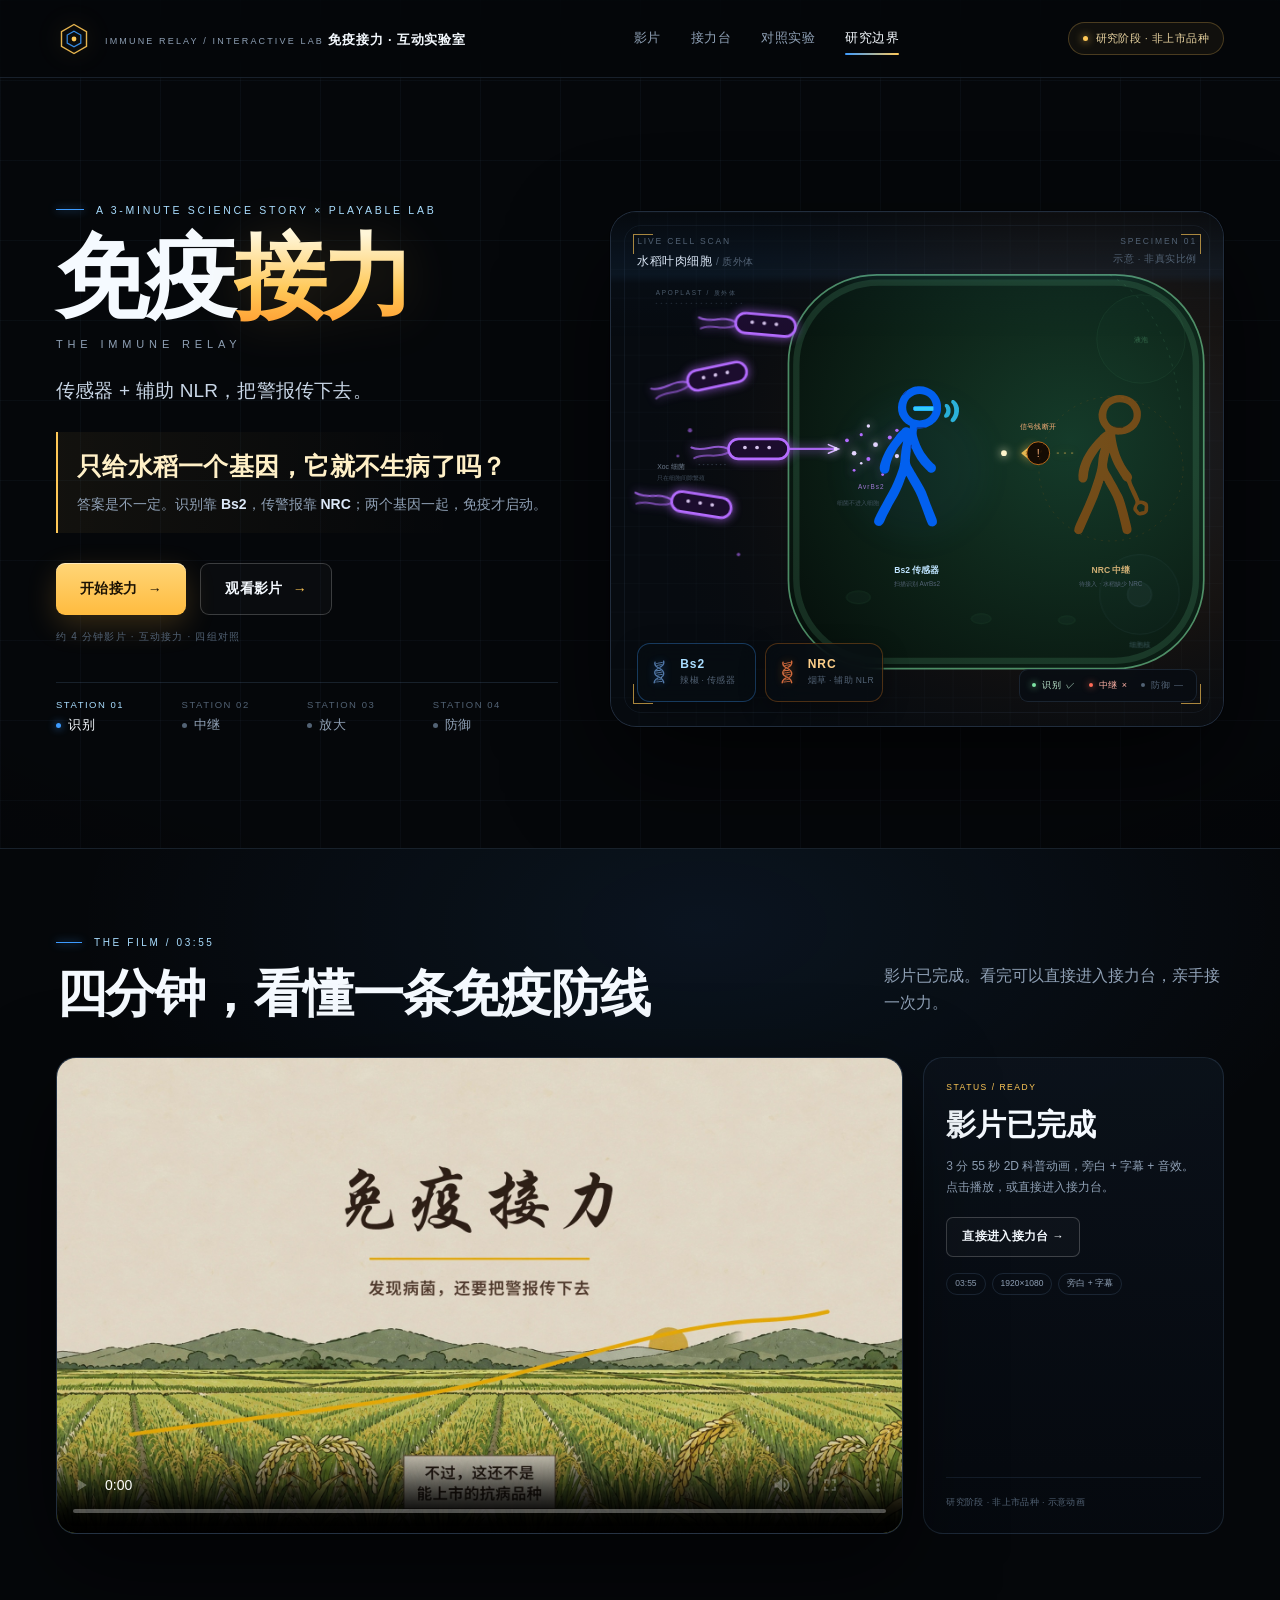
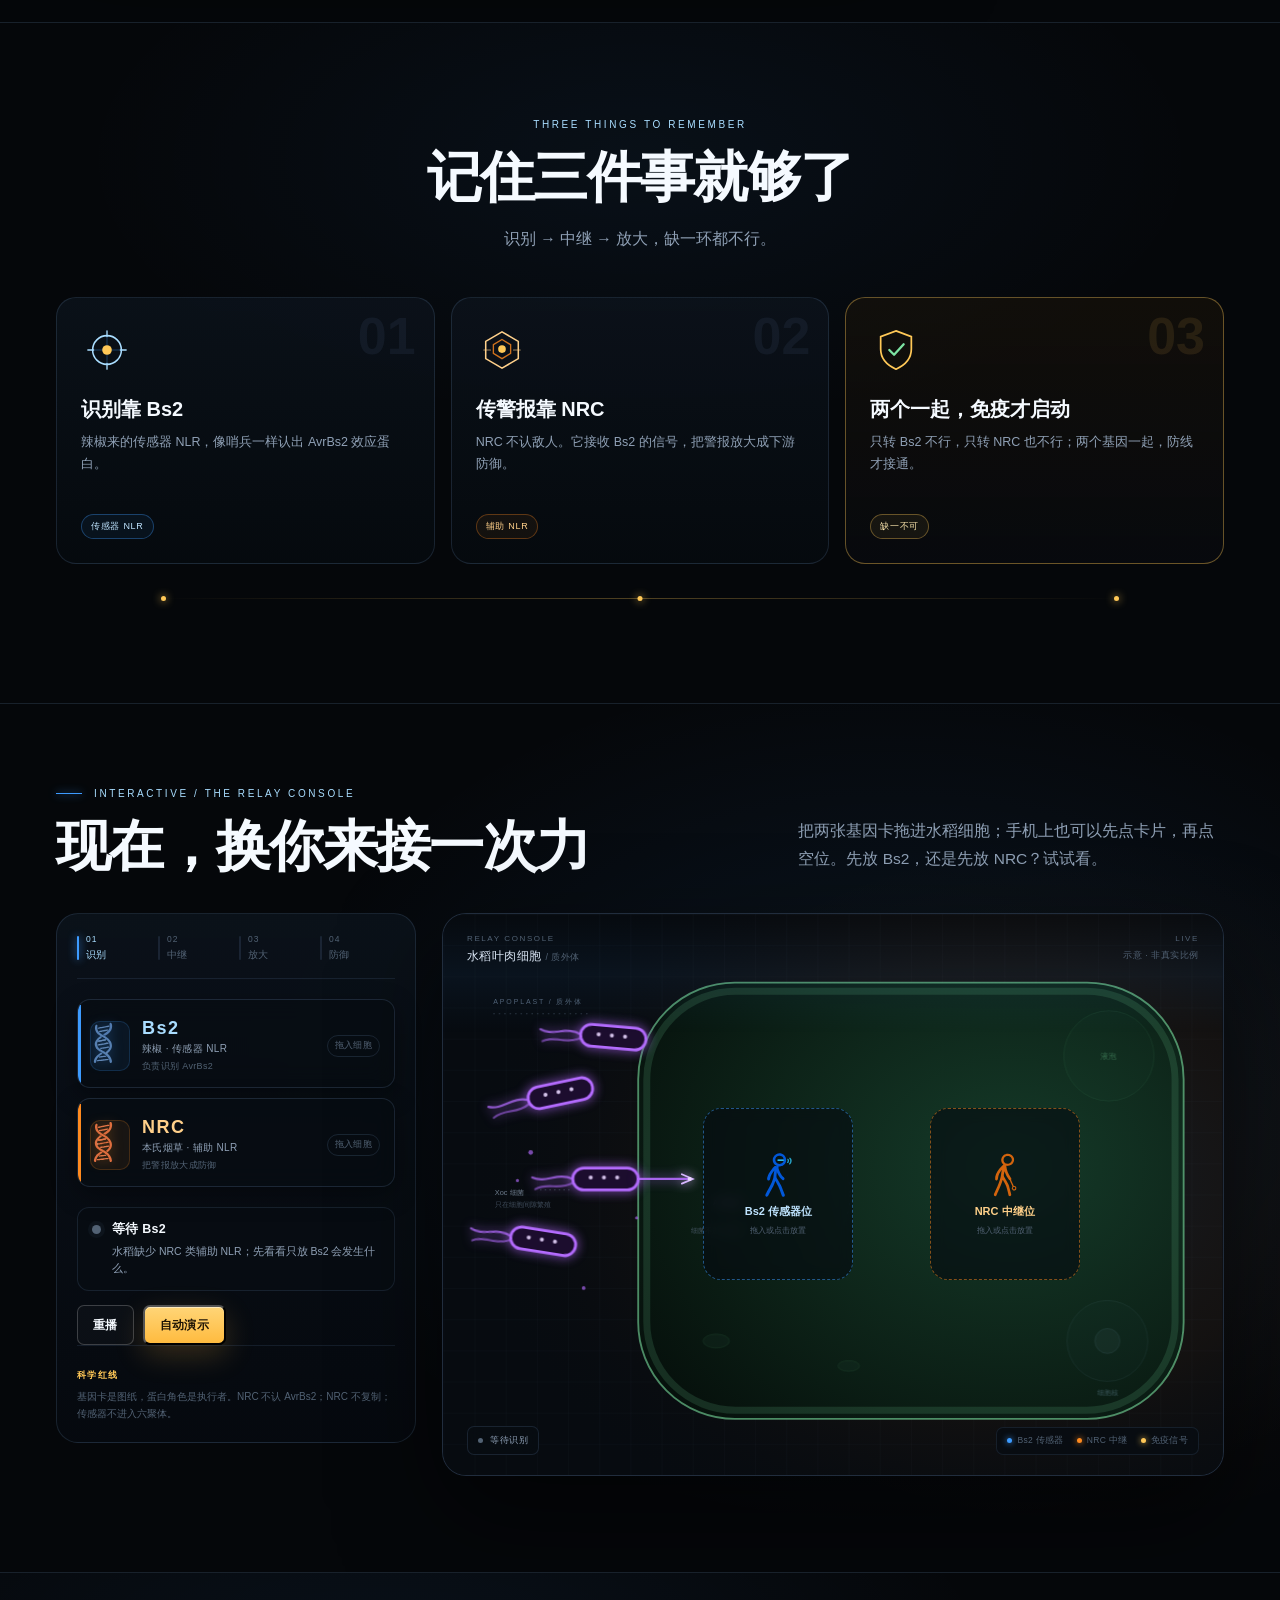
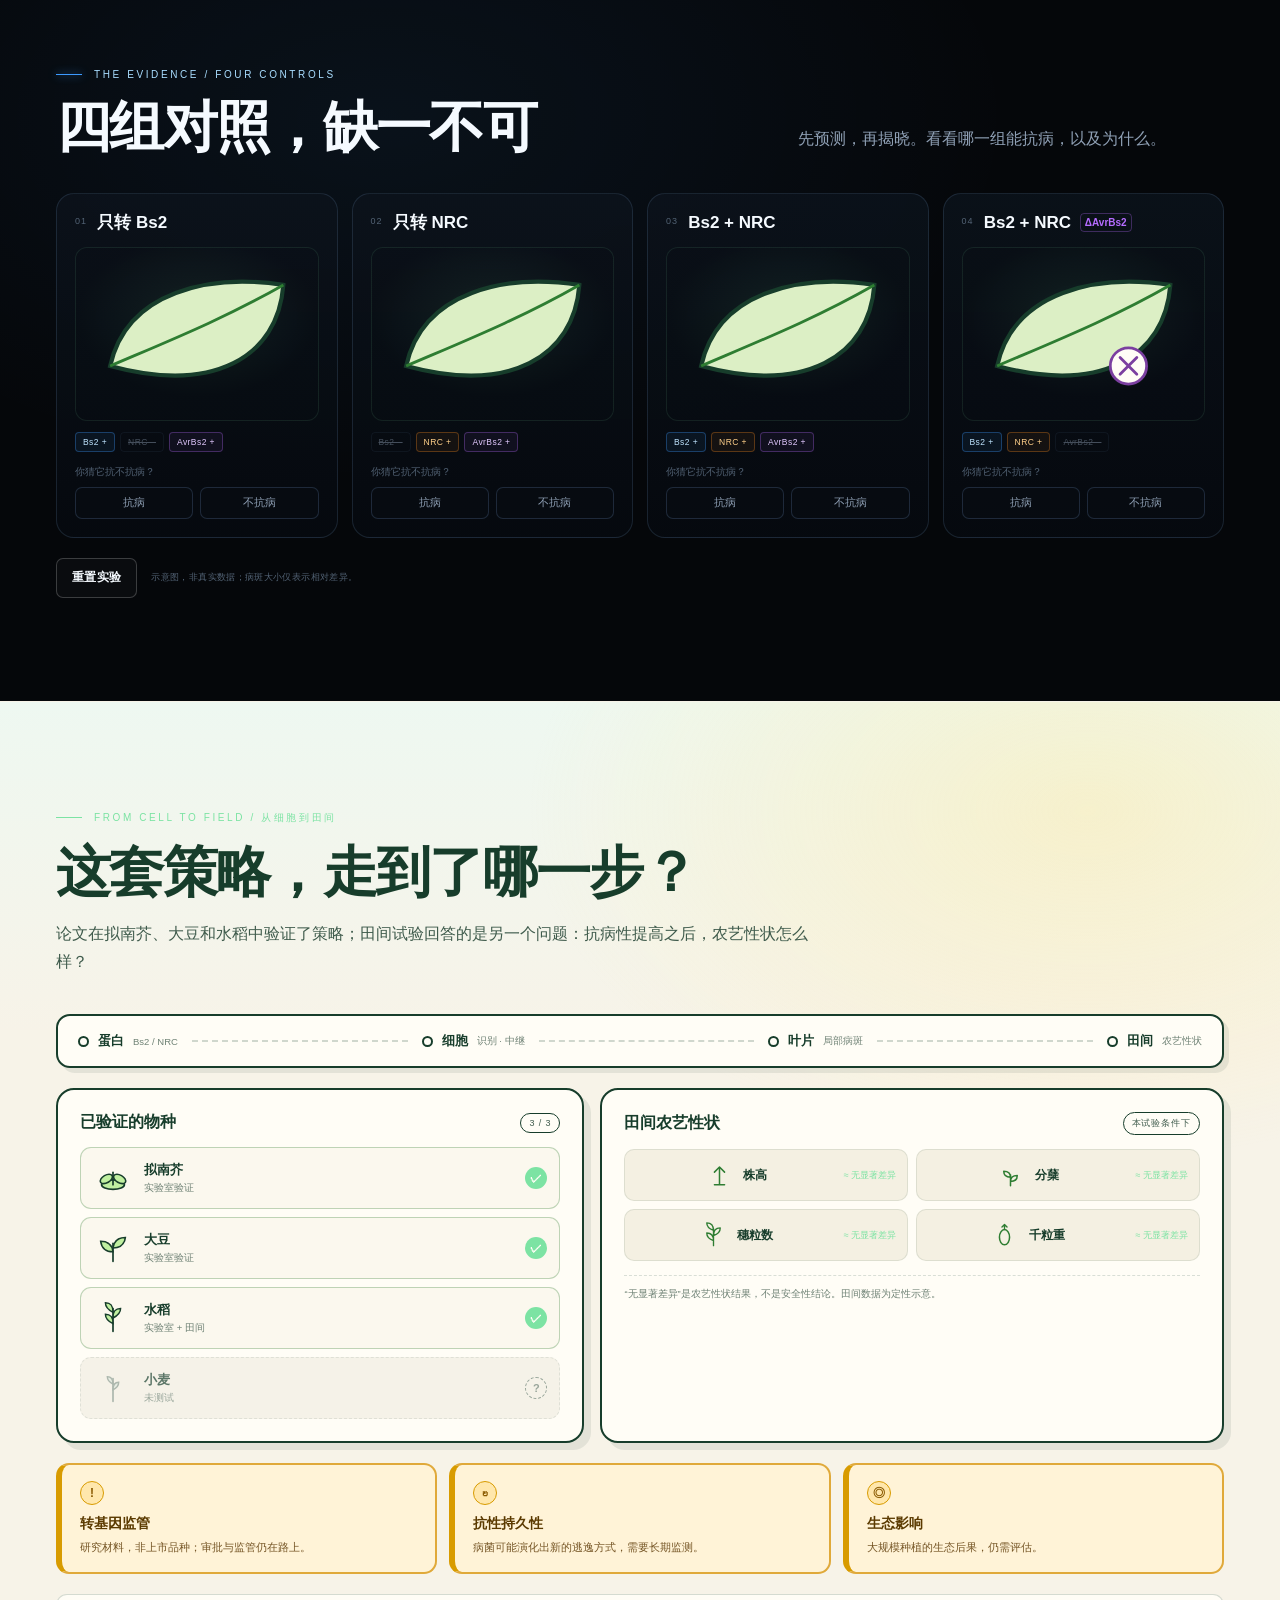
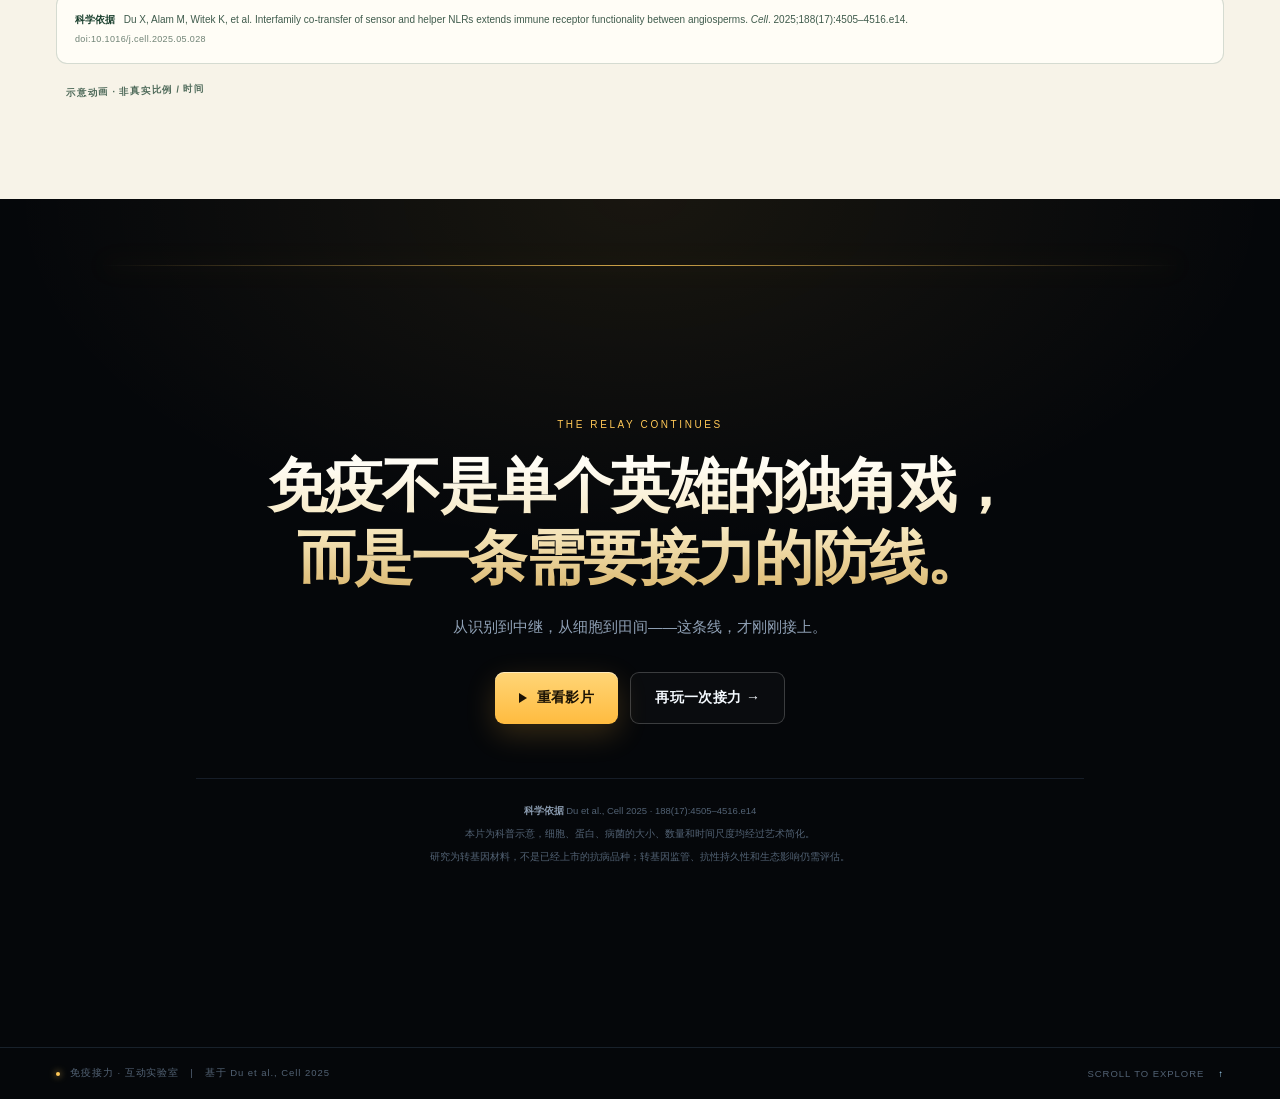
==== index.html @ d09f1b8b "Immune Relay interactive website with film" ====
<!DOCTYPE html>
<html lang="zh-CN">
<head>
<meta charset="UTF-8">
<meta name="viewport" content="width=device-width, initial-scale=1.0">
<title>免疫接力 · 互动实验室</title>
<style>
  :root{
    --bg:#05070A;
    --ink:#F5FAFF;
    --muted:#8FA0B5;
    --dim:#526274;
    --blue:#3D9BFF;
    --blue-l:#A9DDFF;
    --orange:#FF8A1F;
    --orange-l:#FFD08A;
    --gold:#FFC857;
    --violet:#B56CFF;
    --green:#7CE3A3;
    --line:rgba(126,166,217,.16);
    --panel:rgba(8,13,19,.72);
  }
  *{box-sizing:border-box}
  html,body{margin:0;min-height:100%}
  body{
    background:var(--bg);
    color:var(--ink);
    font-family:"Microsoft YaHei","PingFang SC","Noto Sans SC",sans-serif;
    -webkit-font-smoothing:antialiased;
    overflow-x:hidden;
  }
  .page{
    min-height:100vh;
    display:flex;
    flex-direction:column;
    position:relative;
    isolation:isolate;
    overflow:visible;
  }
  .page::before{
    content:"";
    position:absolute;
    inset:0;
    z-index:-3;
    background-image:
      linear-gradient(rgba(126,166,217,.055) 1px,transparent 1px),
      linear-gradient(90deg,rgba(126,166,217,.055) 1px,transparent 1px);
    background-size:80px 80px;
    mask-image:linear-gradient(to bottom,rgba(0,0,0,.9),rgba(0,0,0,.35) 70%,transparent);
  }
  .page::after{
    content:"";
    position:absolute;
    inset:0;
    z-index:-2;
    background:
      radial-gradient(900px 620px at 78% 48%,rgba(61,155,255,.18),transparent 68%),
      radial-gradient(700px 520px at 90% 22%,rgba(255,138,31,.10),transparent 70%),
      radial-gradient(1000px 700px at 10% 90%,rgba(46,125,50,.07),transparent 70%);
    pointer-events:none;
  }
  .vignette{
    position:absolute;inset:0 0 auto 0;height:100vh;z-index:-1;pointer-events:none;
    background:radial-gradient(120% 90% at 50% 45%,transparent 55%,rgba(0,0,0,.55) 100%);
  }

  header{
    height:78px;
    flex:0 0 78px;
    display:flex;
    align-items:center;
    justify-content:space-between;
    padding:0 56px;
    border-bottom:1px solid var(--line);
    position:sticky;
    top:0;
    z-index:50;
    backdrop-filter:blur(14px);
    background:rgba(5,7,10,.72);
  }
  .brand{display:flex;align-items:center;gap:13px;text-decoration:none;color:inherit}
  .brand-mark{
    width:36px;height:36px;position:relative;display:grid;place-items:center;
    filter:drop-shadow(0 0 12px rgba(255,200,87,.28));
  }
  .brand-mark svg{width:36px;height:36px;display:block}
  .brand-text .en{
    font-family:"Bahnschrift","Arial",sans-serif;
    font-size:9px;letter-spacing:.24em;color:var(--muted);line-height:1;
  }
  .brand-text .cn{
    font-size:13px;font-weight:700;letter-spacing:.06em;margin-top:6px;line-height:1;
  }
  nav{display:flex;align-items:center;gap:30px}
  nav a{
    font-size:12.5px;color:var(--muted);text-decoration:none;letter-spacing:.04em;
    transition:color .2s ease;position:relative;
  }
  nav a:hover{color:var(--ink)}
  nav a.active{color:var(--ink)}
  nav a.active::after{
    content:"";position:absolute;left:0;right:0;bottom:-8px;height:2px;
    background:linear-gradient(90deg,var(--blue),var(--gold));border-radius:2px;
  }
  .stage-pill{
    display:flex;align-items:center;gap:8px;
    border:1px solid rgba(255,200,87,.24);
    background:rgba(255,200,87,.055);
    border-radius:999px;padding:8px 14px;
    font-size:11px;color:#E8D3A0;letter-spacing:.04em;
  }
  .stage-pill i{
    width:5px;height:5px;border-radius:50%;background:var(--gold);
    box-shadow:0 0 8px var(--gold);animation:breathe 2.8s ease-in-out infinite;
  }
  @keyframes breathe{0%,100%{opacity:.45;transform:scale(.85)}50%{opacity:1;transform:scale(1.15)}}

  .hero{
    flex:0 0 auto;
    min-height:calc(100vh - 130px);
    display:grid;
    grid-template-columns:minmax(0,.9fr) minmax(0,1.1fr);
    align-items:center;
    gap:52px;
    width:100%;
    max-width:1660px;
    margin:0 auto;
    padding:38px 56px 26px;
  }
  .copy{max-width:568px;position:relative;z-index:2}
  .eyebrow{
    display:flex;align-items:center;gap:12px;
    font-family:"Bahnschrift","Arial",sans-serif;
    font-size:10.5px;letter-spacing:.26em;color:var(--blue-l);
    text-transform:uppercase;
  }
  .eyebrow::before{content:"";width:28px;height:1px;background:var(--blue);box-shadow:0 0 8px var(--blue)}
  h1{
    margin:20px 0 0;
    font-size:clamp(74px,7.2vw,112px);
    line-height:.92;
    letter-spacing:-.035em;
    font-weight:900;
  }
  h1 .accent{
    background:linear-gradient(180deg,#FFF6D8 8%,#FFC857 62%,#FF9A2E 100%);
    -webkit-background-clip:text;background-clip:text;color:transparent;
    filter:drop-shadow(0 0 26px rgba(255,200,87,.16));
  }
  .title-en{
    margin-top:17px;
    font-family:"Bahnschrift","Arial",sans-serif;
    font-size:11px;letter-spacing:.44em;color:var(--muted);
    text-transform:uppercase;
  }
  .lede{
    margin:24px 0 0;
    font-size:19px;line-height:1.75;color:#C9D6E6;letter-spacing:.01em;
  }
  .hook{
    margin-top:25px;
    padding:16px 0 16px 19px;
    border-left:2px solid var(--gold);
    background:linear-gradient(90deg,rgba(255,200,87,.055),transparent 80%);
  }
  .hook strong{
    display:block;
    font-size:25px;line-height:1.45;font-weight:800;color:#FFF0C7;letter-spacing:.01em;
  }
  .hook p{
    margin:9px 0 0;font-size:14px;line-height:1.7;color:var(--muted);
  }
  .hook p b{color:#DDE9F8;font-weight:600}
  .cta-row{display:flex;align-items:center;gap:14px;margin-top:30px;flex-wrap:wrap}
  .btn{
    display:inline-flex;align-items:center;justify-content:center;gap:10px;
    height:52px;padding:0 24px;border-radius:9px;
    font-size:14px;font-weight:700;letter-spacing:.03em;text-decoration:none;
    transition:transform .2s ease,box-shadow .2s ease,background .2s ease;
    white-space:nowrap;
  }
  .btn-primary{
    background:linear-gradient(180deg,#FFD577,#FFBB3F);
    color:#1B1204;
    box-shadow:0 10px 30px rgba(255,185,63,.2),inset 0 1px 0 rgba(255,255,255,.5);
  }
  .btn-primary:hover{transform:translateY(-2px);box-shadow:0 16px 38px rgba(255,185,63,.28)}
  .btn-ghost{
    color:var(--ink);border:1px solid rgba(255,255,255,.2);
    background:rgba(255,255,255,.025);
  }
  .btn-ghost:hover{border-color:rgba(255,200,87,.45);background:rgba(255,200,87,.05);transform:translateY(-2px)}
  .btn .tri{
    width:0;height:0;border-top:5px solid transparent;border-bottom:5px solid transparent;
    border-left:8px solid currentColor;display:inline-block;
  }
  .meta{
    margin-top:15px;font-family:"Consolas","Arial",sans-serif;
    font-size:10px;letter-spacing:.12em;color:var(--dim);
  }
  .stations{
    display:grid;grid-template-columns:repeat(4,1fr);
    gap:0;margin-top:38px;border-top:1px solid var(--line);padding-top:16px;
  }
  .station{position:relative;padding-right:12px}
  .station .num{
    font-family:"Bahnschrift","Arial",sans-serif;font-size:9.5px;letter-spacing:.16em;
    color:var(--dim);
  }
  .station .label{
    margin-top:7px;font-size:12.5px;color:var(--muted);letter-spacing:.05em;
    display:flex;align-items:center;gap:7px;
  }
  .station .label i{width:5px;height:5px;border-radius:50%;background:var(--dim);display:inline-block}
  .station.active .num{color:var(--blue-l)}
  .station.active .label{color:var(--ink)}
  .station.active .label i{background:var(--blue);box-shadow:0 0 8px var(--blue)}
  .station.done .label i{background:var(--gold);box-shadow:0 0 8px rgba(255,200,87,.7)}

  .viz-wrap{position:relative;z-index:1;width:100%;min-width:0}
  .viz-card{
    position:relative;
    width:100%;
    aspect-ratio:1.19/1;
    max-height:calc(100vh - 220px);
    border-radius:26px;
    border:1px solid rgba(126,166,217,.22);
    background:#070B10;
    overflow:hidden;
    box-shadow:
      0 40px 100px rgba(0,0,0,.62),
      0 0 0 1px rgba(0,0,0,.4),
      inset 0 0 110px rgba(61,155,255,.035);
  }
  .viz-card::before{
    content:"";position:absolute;inset:13px;border:1px solid rgba(126,166,217,.08);
    border-radius:17px;pointer-events:none;z-index:4;
  }
  .corner{position:absolute;width:20px;height:20px;z-index:5;pointer-events:none;opacity:.65}
  .corner.tl{left:22px;top:22px;border-left:1px solid var(--gold);border-top:1px solid var(--gold)}
  .corner.tr{right:22px;top:22px;border-right:1px solid var(--gold);border-top:1px solid var(--gold)}
  .corner.bl{left:22px;bottom:22px;border-left:1px solid var(--gold);border-bottom:1px solid var(--gold)}
  .corner.br{right:22px;bottom:22px;border-right:1px solid var(--gold);border-bottom:1px solid var(--gold)}
  .cell-svg{position:absolute;inset:0;width:100%;height:100%;display:block}
  .scanline{
    position:absolute;left:0;right:0;height:130px;z-index:2;pointer-events:none;
    background:linear-gradient(to bottom,transparent,rgba(61,155,255,.08) 48%,rgba(61,155,255,.02) 55%,transparent);
    animation:scan 11s linear infinite;
  }
  @keyframes scan{0%{top:-140px}100%{top:100%}}
  .hud{
    position:absolute;inset:0;z-index:3;pointer-events:none;
    display:flex;flex-direction:column;justify-content:space-between;
    padding:24px 26px;
  }
  .hud-top{display:flex;justify-content:space-between;align-items:flex-start;gap:20px}
  .hud-kicker{
    font-family:"Bahnschrift","Arial",sans-serif;font-size:8.5px;letter-spacing:.22em;
    color:var(--dim);text-transform:uppercase;
  }
  .hud-title{
    margin-top:7px;font-size:12px;color:#DCE8F7;letter-spacing:.04em;
  }
  .hud-title span{color:var(--dim);font-size:10px}
  .hud-right{text-align:right}
  .hud-note{margin-top:7px;font-size:9.5px;color:var(--dim);letter-spacing:.06em}
  .hud-bottom{display:flex;justify-content:space-between;align-items:flex-end;gap:18px}
  .gene-tray{display:flex;gap:9px;pointer-events:auto}
  .gene-card{
    display:flex;align-items:center;gap:9px;
    padding:9px 11px;border-radius:9px;
    background:rgba(8,13,19,.82);
    border:1px solid rgba(126,166,217,.18);
    backdrop-filter:blur(12px);
    box-shadow:0 8px 24px rgba(0,0,0,.35);
  }
  .gene-card.blue{border-color:rgba(61,155,255,.32)}
  .gene-card.orange{border-color:rgba(255,138,31,.28)}
  .gene-icon{width:18px;height:24px;flex:0 0 18px;opacity:.95}
  .gene-card b{display:block;font-family:"Bahnschrift","Arial",sans-serif;font-size:12px;letter-spacing:.08em;line-height:1}
  .gene-card.blue b{color:var(--blue-l)}
  .gene-card.orange b{color:var(--orange-l)}
  .gene-card span{display:block;font-size:8.5px;color:var(--dim);margin-top:5px;letter-spacing:.04em;white-space:nowrap}
  .status-strip{
    display:flex;align-items:center;gap:13px;
    padding:9px 12px;border-radius:9px;
    background:rgba(8,13,19,.82);
    border:1px solid rgba(126,166,217,.15);
    backdrop-filter:blur(12px);
    font-family:"Bahnschrift","Arial",sans-serif;font-size:9px;letter-spacing:.1em;
  }
  .status{display:flex;align-items:center;gap:6px;color:var(--muted);white-space:nowrap}
  .status i{width:4px;height:4px;border-radius:50%;display:inline-block}
  .status.ok i{background:var(--green);box-shadow:0 0 7px var(--green)}
  .status.bad i{background:#FF6B57;box-shadow:0 0 7px #FF6B57}
  .status.wait i{background:var(--dim)}
  .status.ok{color:#BFEAD1}
  .status.bad{color:#FFB3A8}
  .status.wait{color:var(--dim)}

  footer{
    flex:0 0 52px;height:52px;
    display:flex;align-items:center;justify-content:space-between;
    padding:0 56px;border-top:1px solid var(--line);
    font-family:"Consolas","Arial",sans-serif;font-size:9.5px;letter-spacing:.1em;
    color:var(--dim);
  }
  .foot-left{display:flex;align-items:center;gap:10px}
  .foot-left i{width:4px;height:4px;border-radius:50%;background:var(--gold);display:inline-block;box-shadow:0 0 7px var(--gold)}
  .foot-right{display:flex;align-items:center;gap:14px}
  .foot-right .arrow{color:var(--blue-l);animation:float 2.6s ease-in-out infinite}
  @keyframes float{0%,100%{transform:translateY(-2px)}50%{transform:translateY(3px)}}

  @media (max-width:1180px){
    .hero{grid-template-columns:1fr;padding-top:34px;gap:36px}
    .copy{max-width:760px}
    .viz-card{aspect-ratio:1.3/1;max-height:none}
    nav{display:none}
    header,footer{padding-left:28px;padding-right:28px}
    .hero{padding-left:28px;padding-right:28px}
  }
  @media (max-width:640px){
    h1{font-size:64px}
    .hook strong{font-size:21px}
    .stations{grid-template-columns:repeat(2,1fr);row-gap:14px}
    .stage-pill{display:none}
    .hud-bottom{flex-direction:column;align-items:flex-start}
    .status-strip{font-size:8px}
  }
  @media (prefers-reduced-motion:reduce){
    .scanline,.stage-pill i,.foot-right .arrow{animation:none}
  }
</style>
<link rel="stylesheet" href="sections.css">
</head>
<body>
<div class="page">
  <div class="vignette"></div>

  <header>
    <a class="brand" href="#">
      <span class="brand-mark">
        <svg viewBox="0 0 36 36" fill="none">
          <path d="M18 3.5 30.5 10.7v14.6L18 32.5 5.5 25.3V10.7L18 3.5Z" stroke="#FFC857" stroke-width="1.4" opacity=".9"/>
          <path d="M18 10.2 24.8 14v8.1L18 25.8l-6.8-3.7V14L18 10.2Z" stroke="#3D9BFF" stroke-width="1.2" opacity=".9"/>
          <circle cx="18" cy="18" r="2.4" fill="#FFC857"/>
        </svg>
      </span>
      <span class="brand-text">
        <span class="en">IMMUNE RELAY / INTERACTIVE LAB</span>
        <span class="cn">免疫接力 · 互动实验室</span>
      </span>
    </a>
    <nav>
      <a href="#film" class="active" data-nav="film">影片</a>
      <a href="#lab" data-nav="lab">接力台</a>
      <a href="#experiments" data-nav="experiments">对照实验</a>
      <a href="#field" data-nav="field">研究边界</a>
    </nav>
    <div class="stage-pill"><i></i>研究阶段 · 非上市品种</div>
  </header>

  <main class="hero" id="top">
    <section class="copy">
      <div class="eyebrow">A 3-minute science story × playable lab</div>
      <h1>免疫<span class="accent">接力</span></h1>
      <div class="title-en">The Immune Relay</div>
      <p class="lede">传感器 + 辅助 NLR，把警报传下去。</p>

      <div class="hook">
        <strong>只给水稻一个基因，它就不生病了吗？</strong>
        <p>答案是不一定。识别靠 <b>Bs2</b>，传警报靠 <b>NRC</b>；两个基因一起，免疫才启动。</p>
      </div>

      <div class="cta-row">
        <a class="btn btn-primary" href="#lab">开始接力 <span>→</span></a>
        <a class="btn btn-ghost" href="#film">观看影片 <span style="color:var(--gold)">→</span></a>
      </div>
      <div class="meta">约 4 分钟影片 · 互动接力 · 四组对照</div>

      <div class="stations">
        <div class="station active">
          <div class="num">STATION 01</div>
          <div class="label"><i></i>识别</div>
        </div>
        <div class="station">
          <div class="num">STATION 02</div>
          <div class="label"><i></i>中继</div>
        </div>
        <div class="station">
          <div class="num">STATION 03</div>
          <div class="label"><i></i>放大</div>
        </div>
        <div class="station">
          <div class="num">STATION 04</div>
          <div class="label"><i></i>防御</div>
        </div>
      </div>
    </section>

    <section class="viz-wrap">
      <div class="viz-card">
        <svg class="cell-svg" viewBox="0 0 860 720" preserveAspectRatio="xMidYMid slice" aria-hidden="true">
          <defs>
            <pattern id="gridA" width="40" height="40" patternUnits="userSpaceOnUse">
              <path d="M40 0H0V40" fill="none" stroke="#7EA6D9" stroke-opacity=".055" stroke-width="1"/>
            </pattern>
            <radialGradient id="cardGlow" cx="76%" cy="48%" r="72%">
              <stop offset="0%" stop-color="#3D9BFF" stop-opacity=".17"/>
              <stop offset="52%" stop-color="#FF8A1F" stop-opacity=".055"/>
              <stop offset="100%" stop-color="#05070A" stop-opacity="0"/>
            </radialGradient>
            <radialGradient id="cellFill" cx="68%" cy="42%" r="80%">
              <stop offset="0%" stop-color="#153D29" stop-opacity=".92"/>
              <stop offset="100%" stop-color="#06110C" stop-opacity=".96"/>
            </radialGradient>
            <linearGradient id="goldLine" x1="0" y1="0" x2="1" y2="0">
              <stop offset="0%" stop-color="#FFC857" stop-opacity=".8"/>
              <stop offset="55%" stop-color="#FFE7A0"/>
              <stop offset="100%" stop-color="#FFC857" stop-opacity=".9"/>
            </linearGradient>
            <filter id="glowBlue" x="-90%" y="-90%" width="280%" height="280%">
              <feGaussianBlur stdDeviation="7" result="b"/>
              <feMerge><feMergeNode in="b"/><feMergeNode in="SourceGraphic"/></feMerge>
            </filter>
            <filter id="glowOrange" x="-90%" y="-90%" width="280%" height="280%">
              <feGaussianBlur stdDeviation="8" result="b"/>
              <feMerge><feMergeNode in="b"/><feMergeNode in="SourceGraphic"/></feMerge>
            </filter>
            <filter id="glowGold" x="-120%" y="-120%" width="340%" height="340%">
              <feGaussianBlur stdDeviation="6" result="b"/>
              <feMerge><feMergeNode in="b"/><feMergeNode in="SourceGraphic"/></feMerge>
            </filter>
            <filter id="glowViolet" x="-100%" y="-100%" width="300%" height="300%">
              <feGaussianBlur stdDeviation="7" result="b"/>
              <feMerge><feMergeNode in="b"/><feMergeNode in="SourceGraphic"/></feMerge>
            </filter>
            <filter id="blurBig" x="-100%" y="-100%" width="300%" height="300%">
              <feGaussianBlur stdDeviation="26"/>
            </filter>

            <g id="xocRod">
              <rect x="-42" y="-14" width="84" height="28" rx="14" fill="#1B0A2E" stroke="#B56CFF" stroke-width="3.6"/>
              <circle cx="-19" cy="-2" r="2.6" fill="#EAD8FF" opacity=".9"/>
              <circle cx="-2" cy="-2" r="2.6" fill="#EAD8FF" opacity=".9"/>
              <circle cx="15" cy="-2" r="2.6" fill="#EAD8FF" opacity=".9"/>
              <path d="M-42 0 C-62 -9,-76 6,-94 -2" fill="none" stroke="#B56CFF" stroke-width="2.8" stroke-linecap="round" opacity=".75"/>
              <path d="M-42 5 C-60 15,-74 4,-90 13" fill="none" stroke="#B56CFF" stroke-width="2.8" stroke-linecap="round" opacity=".55"/>
            </g>
          </defs>

          <rect width="860" height="720" fill="#070B10"/>
          <rect width="860" height="720" fill="url(#gridA)"/>
          <rect width="860" height="720" fill="url(#cardGlow)"/>

          <!-- apoplast -->
          <g opacity=".9">
            <text x="64" y="116" font-family="Bahnschrift, Arial, sans-serif" font-size="9" letter-spacing="2.4" fill="#526274">APOPLAST / 质外体</text>
            <path d="M64 128 H190" stroke="#526274" stroke-width="1" stroke-dasharray="2 5" opacity=".6"/>
          </g>

          <!-- rice cell -->
          <rect x="250" y="88" width="582" height="552" rx="124" fill="url(#cellFill)" stroke="#7CE3A3" stroke-opacity=".58" stroke-width="2.4"/>
          <rect x="261" y="99" width="560" height="530" rx="115" fill="none" stroke="#7CE3A3" stroke-opacity=".14" stroke-width="9"/>
          <path d="M700 88 C758 120,790 190,800 280" fill="none" stroke="#7CE3A3" stroke-opacity=".16" stroke-width="1" stroke-dasharray="4 8"/>

          <!-- organelles -->
          <g opacity=".55">
            <circle cx="744" cy="178" r="62" fill="#7CE3A3" fill-opacity=".035" stroke="#7CE3A3" stroke-opacity=".16" stroke-width="1.2"/>
            <text x="744" y="182" text-anchor="middle" font-family="Microsoft YaHei, sans-serif" font-size="10" fill="#7CE3A3" opacity=".65">液泡</text>
            <circle cx="742" cy="536" r="56" fill="#A9DDFF" fill-opacity=".03" stroke="#A9DDFF" stroke-opacity=".14" stroke-width="1.2"/>
            <circle cx="742" cy="536" r="17" fill="#A9DDFF" fill-opacity=".08" stroke="#A9DDFF" stroke-opacity=".2" stroke-width="1"/>
            <text x="742" y="610" text-anchor="middle" font-family="Microsoft YaHei, sans-serif" font-size="9.5" fill="#A9DDFF" opacity=".55">细胞核</text>
            <ellipse cx="348" cy="540" rx="17" ry="9" fill="#7CE3A3" fill-opacity=".08" stroke="#7CE3A3" stroke-opacity=".2" stroke-width="1"/>
            <ellipse cx="520" cy="570" rx="14" ry="7" fill="#7CE3A3" fill-opacity=".07" stroke="#7CE3A3" stroke-opacity=".18" stroke-width="1"/>
            <ellipse cx="640" cy="572" rx="12" ry="6" fill="#7CE3A3" fill-opacity=".07" stroke="#7CE3A3" stroke-opacity=".18" stroke-width="1"/>
          </g>

          <!-- Xoc bacteria outside -->
          <g filter="url(#glowViolet)">
            <use href="#xocRod" x="150" y="230" transform="rotate(-12 150 230)"/>
            <use href="#xocRod" x="128" y="410" transform="rotate(9 128 410)"/>
            <use href="#xocRod" x="218" y="158" transform="rotate(5 218 158)"/>
          </g>
          <g opacity=".6">
            <circle cx="112" cy="306" r="3" fill="#B56CFF"/>
            <circle cx="95" cy="342" r="2" fill="#B56CFF"/>
            <circle cx="180" cy="480" r="2.4" fill="#B56CFF"/>
          </g>

          <!-- injecting bacterium -->
          <g filter="url(#glowViolet)">
            <use href="#xocRod" x="208" y="332" transform="rotate(0 208 332)"/>
            <path d="M250 332 H316" stroke="#B56CFF" stroke-width="3" stroke-linecap="round" opacity=".9"/>
            <path d="M306 326 L320 332 L306 338" fill="none" stroke="#D7B6FF" stroke-width="2.2" stroke-linecap="round"/>
            <circle cx="316" cy="332" r="2.6" fill="#EAD8FF"/>
          </g>

          <!-- AvrBs2 particles -->
          <g class="hero-avr-particles" filter="url(#glowViolet)">
            <circle cx="332" cy="320" r="2.6" fill="#B56CFF" style="animation-delay:0s"/>
            <circle cx="342" cy="338" r="3.2" fill="#EAD8FF" style="animation-delay:.25s"/>
            <circle cx="352" cy="312" r="2.2" fill="#B56CFF" style="animation-delay:.5s"/>
            <circle cx="362" cy="346" r="2.8" fill="#B56CFF" style="animation-delay:.15s"/>
            <circle cx="372" cy="326" r="3.4" fill="#EAD8FF" style="animation-delay:.7s"/>
            <circle cx="382" cy="356" r="2.2" fill="#B56CFF" style="animation-delay:.35s"/>
            <circle cx="392" cy="316" r="2.8" fill="#B56CFF" style="animation-delay:.9s"/>
            <circle cx="402" cy="342" r="3.0" fill="#EAD8FF" style="animation-delay:.55s"/>
            <circle cx="412" cy="330" r="2.2" fill="#B56CFF" style="animation-delay:1.1s"/>
            <circle cx="342" cy="362" r="2.0" fill="#B56CFF" style="animation-delay:.8s"/>
            <circle cx="362" cy="300" r="2.4" fill="#EAD8FF" style="animation-delay:.4s"/>
            <circle cx="382" cy="368" r="2.0" fill="#B56CFF" style="animation-delay:1.2s"/>
            <circle cx="402" cy="306" r="2.4" fill="#B56CFF" style="animation-delay:.65s"/>
            <circle cx="352" cy="352" r="1.8" fill="#EAD8FF" style="animation-delay:1.0s"/>
          </g>
          <text x="366" y="388" text-anchor="middle" font-family="Bahnschrift, Arial, sans-serif" font-size="9" letter-spacing="1.4" fill="#C68CFF" opacity=".8">AvrBs2</text>

          <!-- Bs2 sensor -->
          <circle cx="430" cy="360" r="96" fill="#3D9BFF" opacity=".04" filter="url(#blurBig)"/>
          <image href="assets/characters/bs2-look-right.svg?v=5" x="364" y="238" width="131" height="208" preserveAspectRatio="xMidYMid meet"/>
          <text x="430" y="506" text-anchor="middle" font-family="Microsoft YaHei, sans-serif" font-size="12" font-weight="700" fill="#BFE4FF">Bs2 传感器</text>
          <text x="430" y="524" text-anchor="middle" font-family="Microsoft YaHei, sans-serif" font-size="9" fill="#526274">扫描识别 AvrBs2</text>

          <!-- signal line + break -->
          <g filter="url(#glowGold)">
            <path d="M447 338 H566" stroke="url(#goldLine)" stroke-width="4" stroke-linecap="round"/>
            <circle cx="552" cy="338" r="4" fill="#FFF4CC"/>
            <path d="M578 338 l14 -11 M578 338 l14 11 M578 338 h16" stroke="#FFC857" stroke-width="2.8" stroke-linecap="round" opacity=".85"/>
            <path d="M626 338 H656" stroke="#FFC857" stroke-width="2.4" stroke-dasharray="3 7" opacity=".32"/>
          </g>
          <circle cx="600" cy="338" r="16" fill="#140B03" stroke="#FF8A1F" stroke-opacity=".7" stroke-width="1.4"/>
          <text x="600" y="343" text-anchor="middle" font-family="Bahnschrift, Arial, sans-serif" font-size="15" fill="#FFB37A">!</text>
          <text x="600" y="304" text-anchor="middle" font-family="Microsoft YaHei, sans-serif" font-size="10.5" fill="#FFB37A" letter-spacing=".06em">信号线断开</text>

          <!-- NRC ghost slot -->
          <circle cx="702" cy="360" r="101" fill="none" stroke="#FF8A1F" stroke-opacity=".16" stroke-width="1" stroke-dasharray="3 7"/>
          <image href="assets/characters/nrc-idle.svg?v=4" x="642" y="248" width="120" height="212" opacity=".45" preserveAspectRatio="xMidYMid meet"/>
          <text x="702" y="506" text-anchor="middle" font-family="Microsoft YaHei, sans-serif" font-size="12" font-weight="700" fill="#FFD08A" opacity=".8">NRC 中继</text>
          <text x="702" y="524" text-anchor="middle" font-family="Microsoft YaHei, sans-serif" font-size="9" fill="#526274">待接入 · 水稻缺少 NRC</text>

          <!-- small annotations -->
          <g font-family="Microsoft YaHei, sans-serif" fill="#8FA0B5" opacity=".75">
            <text x="66" y="360" font-size="9.5">Xoc 细菌</text>
            <text x="66" y="376" font-size="8.5" fill="#526274">只在细胞间隙繁殖</text>
            <path d="M124 354 H164" stroke="#526274" stroke-width="1" stroke-dasharray="2 4"/>
            <text x="318" y="410" font-size="8.5" fill="#526274">细菌不进入细胞</text>
          </g>
        </svg>

        <div class="scanline"></div>
        <div class="corner tl"></div><div class="corner tr"></div><div class="corner bl"></div><div class="corner br"></div>

        <div class="hud">
          <div class="hud-top">
            <div>
              <div class="hud-kicker">Live cell scan</div>
              <div class="hud-title">水稻叶肉细胞 <span>/ 质外体</span></div>
            </div>
            <div class="hud-right">
              <div class="hud-kicker">Specimen 01</div>
              <div class="hud-note">示意 · 非真实比例</div>
            </div>
          </div>
          <div class="hud-bottom">
            <div class="gene-tray">
              <div class="gene-card blue">
                <img class="gene-icon" src="assets/dna/dna-bs2.svg" alt="">
                <div><b>Bs2</b><span>辣椒 · 传感器</span></div>
              </div>
              <div class="gene-card orange">
                <img class="gene-icon" src="assets/dna/dna-nrc.svg" alt="">
                <div><b>NRC</b><span>烟草 · 辅助 NLR</span></div>
              </div>
            </div>
            <div class="status-strip">
              <span class="status ok"><i></i>识别 ✓</span>
              <span class="status bad"><i></i>中继 ×</span>
              <span class="status wait"><i></i>防御 —</span>
            </div>
          </div>
        </div>
      </div>
    </section>
  </main>

  <!-- ================= FILM ENTRY ================= -->
  <section class="film-entry-section section-dark" id="film">
    <div class="section-inner">
      <div class="section-heading split-heading">
        <div>
          <div class="section-kicker">THE FILM / 03:55</div>
          <h2>四分钟，看懂一条免疫防线</h2>
        </div>
        <p>影片已完成。看完可以直接进入接力台，亲手接一次力。</p>
      </div>

      <div class="film-entry">
        <div class="film-entry-poster">
          <video class="film-entry-video" controls playsinline preload="metadata" poster="assets/poster.jpg">
            <source src="assets/immune-relay.mp4" type="video/mp4">
          </video>
          <div class="film-entry-corner tl"></div><div class="film-entry-corner tr"></div>
          <div class="film-entry-corner bl"></div><div class="film-entry-corner br"></div>
        </div>
        <aside class="film-entry-side">
          <div class="film-entry-status">STATUS / READY</div>
          <h3>影片已完成</h3>
          <p>3 分 55 秒 2D 科普动画，旁白 + 字幕 + 音效。点击播放，或直接进入接力台。</p>
          <a class="btn btn-ghost btn-small" href="#lab">直接进入接力台 →</a>
          <div class="film-entry-facts"><span>03:55</span><span>1920×1080</span><span>旁白 + 字幕</span></div>
          <div class="film-entry-fine">研究阶段 · 非上市品种 · 示意动画</div>
        </aside>
      </div>
    </div>
  </section>

  <!-- ================= THREE THINGS ================= -->
  <section class="takeaways-section section-dark" id="takeaways">
    <div class="section-inner">
      <div class="section-heading center-heading">
        <div class="section-kicker">THREE THINGS TO REMEMBER</div>
        <h2>记住三件事就够了</h2>
        <p>识别 → 中继 → 放大，缺一环都不行。</p>
      </div>
      <div class="takeaway-grid">
        <article class="takeaway-card">
          <div class="takeaway-num">01</div>
          <div class="takeaway-icon">
            <svg viewBox="0 0 48 48" fill="none">
              <circle cx="24" cy="24" r="15" stroke="#A9DDFF" stroke-width="1.6"/>
              <path d="M9 24h30M24 9v30" stroke="#3D9BFF" stroke-width="1" opacity=".35"/>
              <circle cx="24" cy="24" r="5" fill="#FFC857"/>
              <path d="M24 4v6M24 38v6M4 24h6M38 24h6" stroke="#A9DDFF" stroke-width="1.4" stroke-linecap="round"/>
            </svg>
          </div>
          <h3>识别靠 Bs2</h3>
          <p>辣椒来的传感器 NLR，像哨兵一样认出 AvrBs2 效应蛋白。</p>
          <div class="takeaway-tag blue">传感器 NLR</div>
        </article>
        <article class="takeaway-card">
          <div class="takeaway-num">02</div>
          <div class="takeaway-icon">
            <svg viewBox="0 0 48 48" fill="none">
              <path d="M24 5 41 15v18L24 43 7 33V15L24 5Z" stroke="#FFD08A" stroke-width="1.6"/>
              <path d="M24 13 33 18.5v9L24 33l-9-5.5v-9L24 13Z" stroke="#FF8A1F" stroke-width="1.4" opacity=".8"/>
              <circle cx="24" cy="23" r="4" fill="#FFC857"/>
              <path d="M5 24h7M36 24h7" stroke="#FFD08A" stroke-width="1.2" stroke-linecap="round" opacity=".6"/>
            </svg>
          </div>
          <h3>传警报靠 NRC</h3>
          <p>NRC 不认敌人。它接收 Bs2 的信号，把警报放大成下游防御。</p>
          <div class="takeaway-tag orange">辅助 NLR</div>
        </article>
        <article class="takeaway-card highlight">
          <div class="takeaway-num">03</div>
          <div class="takeaway-icon">
            <svg viewBox="0 0 48 48" fill="none">
              <path d="M24 4 40 10v13c0 10-7 17-16 21C15 40 8 33 8 23V10L24 4Z" stroke="#FFC857" stroke-width="1.8"/>
              <path d="M17 24l5 5 10-11" stroke="#7CE3A3" stroke-width="2.4" stroke-linecap="round" stroke-linejoin="round"/>
            </svg>
          </div>
          <h3>两个一起，免疫才启动</h3>
          <p>只转 Bs2 不行，只转 NRC 也不行；两个基因一起，防线才接通。</p>
          <div class="takeaway-tag gold">缺一不可</div>
        </article>
      </div>
      <div class="takeaway-rail"><span></span><span></span><span></span></div>
    </div>
  </section>

  <!-- ================= INTERACTIVE LAB ================= -->
  <section class="lab-section section-dark" id="lab">
    <div class="section-inner">
      <div class="section-heading split-heading lab-heading">
        <div>
          <div class="section-kicker">INTERACTIVE / THE RELAY CONSOLE</div>
          <h2>现在，换你来接一次力</h2>
        </div>
        <p>把两张基因卡拖进水稻细胞；手机上也可以先点卡片，再点空位。先放 Bs2，还是先放 NRC？试试看。</p>
      </div>

      <div class="lab-layout">
        <aside class="lab-panel">
          <div class="lab-progress" id="labProgress" aria-label="接力进度">
            <div class="lab-step" data-step="1"><span>01</span>识别</div>
            <div class="lab-step" data-step="2"><span>02</span>中继</div>
            <div class="lab-step" data-step="3"><span>03</span>放大</div>
            <div class="lab-step" data-step="4"><span>04</span>防御</div>
          </div>

          <div class="gene-stack">
            <button class="gene-card gene-bs2" id="geneBs2" data-gene="bs2" type="button" aria-pressed="false">
              <span class="gene-card-top"></span>
              <span class="gene-card-icon">
                <img src="assets/dna/dna-bs2.svg" alt="">
              </span>
              <span class="gene-card-text">
                <b>Bs2</b>
                <em>辣椒 · 传感器 NLR</em>
                <small>负责识别 AvrBs2</small>
              </span>
              <span class="gene-card-drag">拖入细胞</span>
            </button>

            <button class="gene-card gene-nrc" id="geneNrc" data-gene="nrc" type="button" aria-pressed="false">
              <span class="gene-card-top"></span>
              <span class="gene-card-icon">
                <img src="assets/dna/dna-nrc.svg" alt="">
              </span>
              <span class="gene-card-text">
                <b>NRC</b>
                <em>本氏烟草 · 辅助 NLR</em>
                <small>把警报放大成防御</small>
              </span>
              <span class="gene-card-drag">拖入细胞</span>
            </button>
          </div>

          <div class="lab-status" id="labStatus">
            <div class="status-dot" id="statusDot"></div>
            <div class="status-copy">
              <div class="status-title" id="statusTitle">等待 Bs2</div>
              <div class="status-detail" id="statusDetail">水稻缺少 NRC 类辅助 NLR；先看看只放 Bs2 会发生什么。</div>
            </div>
          </div>

          <div class="lab-actions">
            <button class="btn btn-ghost btn-small" id="labReset" type="button">重播</button>
            <button class="btn btn-primary btn-small" id="labAuto" type="button">自动演示</button>
          </div>

          <div class="lab-note">
            <b>科学红线</b>
            <p>基因卡是图纸，蛋白角色是执行者。NRC 不认 AvrBs2；NRC 不复制；传感器不进入六聚体。</p>
          </div>
        </aside>

        <div class="lab-stage" id="labStage" data-bs2="false" data-nrc="false" data-defense="false" data-bs2-phase="idle" data-nrc-turn="none" data-signal="off" data-activation="off">
          <div class="stage-hud stage-hud-top">
            <div>
              <div class="hud-kicker">RELAY CONSOLE</div>
              <div class="hud-title">水稻叶肉细胞 <span>/ 质外体</span></div>
            </div>
            <div class="hud-right">
              <div class="hud-kicker">LIVE</div>
              <div class="hud-note">示意 · 非真实比例</div>
            </div>
          </div>

          <svg class="lab-svg" viewBox="0 0 1000 720" preserveAspectRatio="xMidYMid meet" aria-hidden="true">
            <defs>
              <pattern id="labGrid" width="40" height="40" patternUnits="userSpaceOnUse">
                <path d="M40 0H0V40" fill="none" stroke="#7EA6D9" stroke-opacity=".055" stroke-width="1"/>
              </pattern>
              <radialGradient id="labCellFill" cx="68%" cy="42%" r="80%">
                <stop offset="0%" stop-color="#153D29" stop-opacity=".92"/>
                <stop offset="100%" stop-color="#06110C" stop-opacity=".96"/>
              </radialGradient>
              <radialGradient id="labGlow" cx="72%" cy="48%" r="70%">
                <stop offset="0%" stop-color="#3D9BFF" stop-opacity=".14"/>
                <stop offset="55%" stop-color="#FF8A1F" stop-opacity=".05"/>
                <stop offset="100%" stop-color="#05070A" stop-opacity="0"/>
              </radialGradient>
              <radialGradient id="activationFlash" cx="50%" cy="50%" r="50%">
                <stop offset="0%" stop-color="#FFF6D8" stop-opacity=".95"/>
                <stop offset="45%" stop-color="#FFC857" stop-opacity=".45"/>
                <stop offset="100%" stop-color="#FFC857" stop-opacity="0"/>
              </radialGradient>
              <filter id="labGlowBlue" x="-90%" y="-90%" width="280%" height="280%">
                <feGaussianBlur stdDeviation="7" result="b"/>
                <feMerge><feMergeNode in="b"/><feMergeNode in="SourceGraphic"/></feMerge>
              </filter>
              <filter id="labGlowOrange" x="-90%" y="-90%" width="280%" height="280%">
                <feGaussianBlur stdDeviation="8" result="b"/>
                <feMerge><feMergeNode in="b"/><feMergeNode in="SourceGraphic"/></feMerge>
              </filter>
              <filter id="labGlowGold" x="-120%" y="-120%" width="340%" height="340%">
                <feGaussianBlur stdDeviation="6" result="b"/>
                <feMerge><feMergeNode in="b"/><feMergeNode in="SourceGraphic"/></feMerge>
              </filter>
              <filter id="labGlowViolet" x="-100%" y="-100%" width="300%" height="300%">
                <feGaussianBlur stdDeviation="7" result="b"/>
                <feMerge><feMergeNode in="b"/><feMergeNode in="SourceGraphic"/></feMerge>
              </filter>
              <filter id="labBlurBig" x="-100%" y="-100%" width="300%" height="300%">
                <feGaussianBlur stdDeviation="28"/>
              </filter>
              <g id="labXocRod">
                <rect x="-42" y="-14" width="84" height="28" rx="14" fill="#1B0A2E" stroke="#B56CFF" stroke-width="3.6"/>
                <circle cx="-19" cy="-2" r="2.6" fill="#EAD8FF" opacity=".9"/>
                <circle cx="-2" cy="-2" r="2.6" fill="#EAD8FF" opacity=".9"/>
                <circle cx="15" cy="-2" r="2.6" fill="#EAD8FF" opacity=".9"/>
                <path d="M-42 0 C-62 -9,-76 6,-94 -2" fill="none" stroke="#B56CFF" stroke-width="2.8" stroke-linecap="round" opacity=".75"/>
                <path d="M-42 5 C-60 15,-74 4,-90 13" fill="none" stroke="#B56CFF" stroke-width="2.8" stroke-linecap="round" opacity=".55"/>
              </g>
              <g id="labXocChild">
                <use href="#labXocRod" x="0" y="0" transform="scale(.72)"/>
              </g>
            </defs>

            <rect width="1000" height="720" fill="#070B10"/>
            <rect width="1000" height="720" fill="url(#labGrid)"/>
            <rect width="1000" height="720" fill="url(#labGlow)"/>

            <text x="64" y="116" font-family="Bahnschrift, Arial, sans-serif" font-size="9" letter-spacing="2.4" fill="#526274">APOPLAST / 质外体</text>
            <path d="M64 128 H190" stroke="#526274" stroke-width="1" stroke-dasharray="2 5" opacity=".6"/>

            <!-- rice cell -->
            <rect x="250" y="88" width="700" height="560" rx="124" fill="url(#labCellFill)" stroke="#7CE3A3" stroke-opacity=".58" stroke-width="2.4"/>
            <rect x="261" y="99" width="678" height="538" rx="114" fill="none" stroke="#7CE3A3" stroke-opacity=".14" stroke-width="9"/>

            <!-- organelles -->
            <g opacity=".55">
              <circle cx="854" cy="182" r="58" fill="#7CE3A3" fill-opacity=".035" stroke="#7CE3A3" stroke-opacity=".16" stroke-width="1.2"/>
              <text x="854" y="186" text-anchor="middle" font-family="Microsoft YaHei, sans-serif" font-size="10" fill="#7CE3A3" opacity=".65">液泡</text>
              <circle cx="852" cy="548" r="52" fill="#A9DDFF" fill-opacity=".03" stroke="#A9DDFF" stroke-opacity=".14" stroke-width="1.2"/>
              <circle cx="852" cy="548" r="16" fill="#A9DDFF" fill-opacity=".08" stroke="#A9DDFF" stroke-opacity=".2" stroke-width="1"/>
              <text x="852" y="618" text-anchor="middle" font-family="Microsoft YaHei, sans-serif" font-size="9.5" fill="#A9DDFF" opacity=".55">细胞核</text>
              <ellipse cx="350" cy="548" rx="17" ry="9" fill="#7CE3A3" fill-opacity=".08" stroke="#7CE3A3" stroke-opacity=".2" stroke-width="1"/>
              <ellipse cx="520" cy="580" rx="14" ry="7" fill="#7CE3A3" fill-opacity=".07" stroke="#7CE3A3" stroke-opacity=".18" stroke-width="1"/>
            </g>

            <!-- bacteria -->
            <g class="scene-bacteria" filter="url(#labGlowViolet)">
              <use href="#labXocRod" x="150" y="230" transform="rotate(-12 150 230)"/>
              <use href="#labXocRod" x="128" y="420" transform="rotate(9 128 420)"/>
              <use href="#labXocRod" x="218" y="158" transform="rotate(5 218 158)"/>
              <use href="#labXocRod" x="208" y="340" transform="rotate(0 208 340)"/>
            </g>
            <g class="bacteria-bubbles" opacity=".65">
              <circle cx="112" cy="306" r="3" fill="#B56CFF"/>
              <circle cx="95" cy="342" r="2" fill="#B56CFF"/>
              <circle cx="180" cy="480" r="2.4" fill="#B56CFF"/>
              <circle cx="248" cy="390" r="2" fill="#B56CFF"/>
            </g>

            <!-- injection -->
            <g filter="url(#labGlowViolet)">
              <path d="M250 340 H316" stroke="#B56CFF" stroke-width="3" stroke-linecap="round" opacity=".9"/>
              <path d="M306 334 L320 340 L306 346" fill="none" stroke="#D7B6FF" stroke-width="2.2" stroke-linecap="round"/>
              <circle cx="316" cy="340" r="2.6" fill="#EAD8FF"/>
            </g>

            <!-- AvrBs2 particles -->
            <g id="avrParticles" class="avr-particles" filter="url(#labGlowViolet)"></g>
            <text x="365" y="374" text-anchor="middle" font-family="Bahnschrift, Arial, sans-serif" font-size="9" letter-spacing="1.4" fill="#C68CFF" opacity=".8">AvrBs2</text>

            <!-- sensor slot hint -->
            <circle class="slot-hint slot-hint-bs2" cx="430" cy="360" r="92" fill="none" stroke="#3D9BFF" stroke-opacity=".18" stroke-width="1.2" stroke-dasharray="3 8"/>
            <circle class="slot-hint slot-hint-nrc" cx="720" cy="360" r="92" fill="none" stroke="#FF8A1F" stroke-opacity=".18" stroke-width="1.2" stroke-dasharray="3 8"/>

            <!-- Bs2 -->
            <g class="scene-bs2">
              <image class="bs2-pose bs2-pose-left" href="assets/characters/bs2-look-left.svg?v=5" x="368" y="232" width="125" height="208" preserveAspectRatio="xMidYMid meet"/>
              <image class="bs2-pose bs2-pose-right" href="assets/characters/bs2-look-right.svg?v=5" x="364" y="232" width="131" height="208" preserveAspectRatio="xMidYMid meet"/>
              <image class="bs2-pose bs2-pose-gold" href="assets/characters/bs2-look-right-gold.svg?v=5" x="364" y="232" width="131" height="208" preserveAspectRatio="xMidYMid meet"/>
            </g>
            <g class="scene-bs2">
              <text x="430" y="506" text-anchor="middle" font-family="Microsoft YaHei, sans-serif" font-size="12" font-weight="700" fill="#BFE4FF">Bs2 传感器</text>
              <text x="430" y="524" text-anchor="middle" font-family="Microsoft YaHei, sans-serif" font-size="9" fill="#526274">扫描识别 AvrBs2</text>
            </g>

            <!-- NRC -->
            <g class="nrc-turn">
              <image class="scene-nrc" id="sceneNrc" href="assets/characters/nrc-idle.svg?v=4" x="661" y="236" width="118" height="208" preserveAspectRatio="xMidYMid meet"/>
            </g>
            <g class="scene-nrc">
              <text x="720" y="506" text-anchor="middle" font-family="Microsoft YaHei, sans-serif" font-size="12" font-weight="700" fill="#FFD08A">NRC 中继</text>
              <text x="720" y="524" text-anchor="middle" font-family="Microsoft YaHei, sans-serif" font-size="9" fill="#526274">接收信号 · 准备放大</text>
            </g>

            <!-- gold signal waves, aligned with Bs2's wave line -->
            <g id="signalWaves" class="signal-waves" filter="url(#labGlowGold)">
              <g class="wave-set" style="--d:0s">
                <path d="M500 258 Q518 272 500 286" fill="none" stroke="#FFC857" stroke-width="3" stroke-linecap="round" opacity=".9"/>
                <path d="M510 252 Q530 272 510 292" fill="none" stroke="#FFC857" stroke-width="2.4" stroke-linecap="round" opacity=".65"/>
              </g>
              <g class="wave-set" style="--d:.18s">
                <path d="M535 258 Q553 272 535 286" fill="none" stroke="#FFC857" stroke-width="3" stroke-linecap="round" opacity=".9"/>
                <path d="M545 252 Q565 272 545 292" fill="none" stroke="#FFC857" stroke-width="2.4" stroke-linecap="round" opacity=".65"/>
              </g>
              <g class="wave-set" style="--d:.36s">
                <path d="M570 258 Q588 272 570 286" fill="none" stroke="#FFC857" stroke-width="3" stroke-linecap="round" opacity=".9"/>
                <path d="M580 252 Q600 272 580 292" fill="none" stroke="#FFC857" stroke-width="2.4" stroke-linecap="round" opacity=".65"/>
              </g>
              <g class="wave-set" style="--d:.54s">
                <path d="M605 258 Q623 272 605 286" fill="none" stroke="#FFC857" stroke-width="3" stroke-linecap="round" opacity=".9"/>
                <path d="M615 252 Q635 272 615 292" fill="none" stroke="#FFC857" stroke-width="2.4" stroke-linecap="round" opacity=".65"/>
              </g>
              <g class="wave-set" style="--d:.72s">
                <path d="M640 258 Q658 272 640 286" fill="none" stroke="#FFC857" stroke-width="3" stroke-linecap="round" opacity=".9"/>
                <path d="M650 252 Q670 272 650 292" fill="none" stroke="#FFC857" stroke-width="2.4" stroke-linecap="round" opacity=".65"/>
              </g>
            </g>

            <!-- broken relay marker -->
            <g class="scene-line-break">
              <circle cx="600" cy="272" r="16" fill="#140B03" stroke="#FF8A1F" stroke-opacity=".7" stroke-width="1.4"/>
              <text x="600" y="277" text-anchor="middle" font-family="Bahnschrift, Arial, sans-serif" font-size="15" fill="#FFB37A">!</text>
              <text x="600" y="238" text-anchor="middle" font-family="Microsoft YaHei, sans-serif" font-size="10.5" fill="#FFB37A">警报传不出去</text>
            </g>

            <!-- NRC hexamer activation -->
            <g class="scene-activated" id="sceneActivated">
              <circle class="activation-flash" cx="720" cy="350" r="170" fill="url(#activationFlash)"/>
              <g class="activation-form" transform="translate(1440 0) scale(-1 1)">
                <path class="activation-line" d="M720.3 233.6 L793.1 274.2 L795.2 324.2 L761.2 362.9 L653.9 323.8 L664 269.4 Z" pathLength="100" fill="none" stroke="#FFC857" stroke-width="3.2" stroke-linejoin="round" filter="url(#labGlowGold)"/>
                <image class="nrc-activated-img" href="assets/characters/nrc-activated.svg?v=6" x="640" y="188" width="192" height="260" preserveAspectRatio="xMidYMid meet"/>
              </g>
              <text x="720" y="548" text-anchor="middle" font-family="Microsoft YaHei, sans-serif" font-size="11" font-weight="700" fill="#FFD08A" stroke="#05070A" stroke-width="4" paint-order="stroke">NRC 六聚体（示意）</text>
              <text x="720" y="566" text-anchor="middle" font-family="Microsoft YaHei, sans-serif" font-size="8.5" fill="#8FA0B5" stroke="#05070A" stroke-width="3" paint-order="stroke">6 个 NRC 单体依次连接 · 不是复制</text>
            </g>

            <!-- defense -->
            <g class="scene-defense" id="sceneDefense">
              <circle class="pulse-ring" cx="720" cy="360" r="160" fill="none" stroke="#FFC857" stroke-width="3" opacity=".6"/>
              <circle class="pulse-ring delay" cx="720" cy="360" r="210" fill="none" stroke="#FF8A1F" stroke-width="2" opacity=".28"/>
              <g transform="translate(300,470)">
                <rect x="0" y="0" width="34" height="34" rx="8" fill="#2E7D32" opacity=".5" stroke="#7CE3A3" stroke-width="1.4"/>
                <rect x="38" y="0" width="34" height="34" rx="8" fill="#FF8A1F" opacity=".85" stroke="#FFD08A" stroke-width="1.6"/>
                <rect x="0" y="38" width="34" height="34" rx="8" fill="#2E7D32" opacity=".5" stroke="#7CE3A3" stroke-width="1.4"/>
                <rect x="38" y="38" width="34" height="34" rx="8" fill="#2E7D32" opacity=".5" stroke="#7CE3A3" stroke-width="1.4"/>
                <text x="36" y="-10" text-anchor="middle" font-family="Microsoft YaHei, sans-serif" font-size="9" fill="#FFD08A" stroke="#05070A" stroke-width="3" paint-order="stroke">局部细胞死亡</text>
              </g>
              <g transform="translate(548,500)" filter="url(#labGlowGold)">
                <path d="M22 0 42 7v14c0 11-8 18-20 23C10 39 2 32 2 21V7L22 0Z" fill="#0B1A12" stroke="#FFC857" stroke-width="2"/>
                <path d="M14 22l6 6 12-13" fill="none" stroke="#7CE3A3" stroke-width="2.6" stroke-linecap="round" stroke-linejoin="round"/>
              </g>
              <text x="570" y="560" text-anchor="middle" font-family="Microsoft YaHei, sans-serif" font-size="9.5" font-weight="700" fill="#7CE3A3" stroke="#05070A" stroke-width="3" paint-order="stroke">防御启动</text>
              <text x="570" y="576" text-anchor="middle" font-family="Microsoft YaHei, sans-serif" font-size="8.5" fill="#8FA0B5" stroke="#05070A" stroke-width="3" paint-order="stroke">ROS · 防御基因 · HR</text>
            </g>

            <!-- sensor outside label -->
            <g class="scene-sensor-outside">
              <text x="430" y="556" text-anchor="middle" font-family="Microsoft YaHei, sans-serif" font-size="9.5" fill="#8FA0B5" stroke="#05070A" stroke-width="3" paint-order="stroke">传感器不进入六聚体</text>
              <path d="M490 545 C540 530,600 508,650 486" fill="none" stroke="#526274" stroke-width="1" stroke-dasharray="2 5"/>
            </g>

            <!-- free label -->
            <g font-family="Microsoft YaHei, sans-serif" fill="#8FA0B5" opacity=".75">
              <text x="66" y="360" font-size="9.5">Xoc 细菌</text>
              <text x="66" y="376" font-size="8.5" fill="#526274">只在细胞间隙繁殖</text>
              <path d="M124 354 H164" stroke="#526274" stroke-width="1" stroke-dasharray="2 4"/>
              <text x="318" y="410" font-size="8.5" fill="#526274">细菌不进入细胞</text>
            </g>
          </svg>

          <button class="drop-zone drop-bs2" id="dropBs2" data-slot="bs2" type="button" aria-label="Bs2 传感器位">
            <span class="drop-figure"><img src="assets/characters/bs2-look-right.svg?v=5" alt=""></span>
            <span>Bs2 传感器位</span>
            <small>拖入或点击放置</small>
          </button>
          <button class="drop-zone drop-nrc" id="dropNrc" data-slot="nrc" type="button" aria-label="NRC 中继位">
            <span class="drop-figure"><img src="assets/characters/nrc-idle.svg?v=4" alt=""></span>
            <span>NRC 中继位</span>
            <small>拖入或点击放置</small>
          </button>

          <div class="stage-hud stage-hud-bottom">
            <div class="stage-status" id="stageStatus"><i></i>等待识别</div>
            <div class="stage-legend">
              <span><i class="dot blue"></i>Bs2 传感器</span>
              <span><i class="dot orange"></i>NRC 中继</span>
              <span><i class="dot gold"></i>免疫信号</span>
            </div>
          </div>
          <div class="stage-toast" id="stageToast" role="status" aria-live="polite"></div>
        </div>
      </div>
    </div>
  </section>

  <!-- ================= FOUR EXPERIMENTS ================= -->
  <section class="experiments-section section-dark" id="experiments">
    <div class="section-inner">
      <div class="section-heading split-heading">
        <div>
          <div class="section-kicker">THE EVIDENCE / FOUR CONTROLS</div>
          <h2>四组对照，缺一不可</h2>
        </div>
        <p>先预测，再揭晓。看看哪一组能抗病，以及为什么。</p>
      </div>

      <div class="exp-grid" id="expGrid">
        <article class="exp-card" data-answer="no" data-lesion="big" data-explain="没有 NRC，Bs2 能识别 AvrBs2，但警报传不出去，病斑仍然明显。">
          <div class="exp-head"><span class="exp-num">01</span><h3>只转 Bs2</h3></div>
          <div class="exp-leaf">
            <svg viewBox="0 0 160 110" aria-hidden="true">
              <path d="M18 78C30 24 90 12 142 20 138 72 92 98 18 78Z" fill="#DCEFC5" stroke="#173D2B" stroke-width="3"/>
              <path d="M18 78C60 60 100 44 142 20" fill="none" stroke="#2E7D32" stroke-width="2"/>
              <g class="lesion big"><ellipse cx="82" cy="54" rx="19" ry="13" fill="#B86B3A" opacity=".9"/><ellipse cx="70" cy="46" rx="8" ry="6" fill="#8B4513" opacity=".55"/></g>
              <g class="lesion big"><ellipse cx="112" cy="42" rx="11" ry="8" fill="#B86B3A" opacity=".8"/></g>
            </svg>
            <span class="exp-lesion-label">病斑明显</span>
          </div>
          <div class="exp-genes"><span class="chip on blue">Bs2 +</span><span class="chip off">NRC −</span><span class="chip on violet">AvrBs2 +</span></div>
          <div class="exp-prompt">
            <span>你猜它抗不抗病？</span>
            <div class="exp-buttons">
              <button class="guess" type="button" data-guess="yes">抗病</button>
              <button class="guess" type="button" data-guess="no">不抗病</button>
            </div>
          </div>
          <div class="exp-result" hidden>
            <div class="exp-verdict"></div>
            <p class="exp-explain"></p>
          </div>
        </article>

        <article class="exp-card" data-answer="no" data-lesion="big" data-explain="NRC 不认 AvrBs2。没有 Bs2 负责识别，整条接力根本没有开始。">
          <div class="exp-head"><span class="exp-num">02</span><h3>只转 NRC</h3></div>
          <div class="exp-leaf">
            <svg viewBox="0 0 160 110" aria-hidden="true">
              <path d="M18 78C30 24 90 12 142 20 138 72 92 98 18 78Z" fill="#DCEFC5" stroke="#173D2B" stroke-width="3"/>
              <path d="M18 78C60 60 100 44 142 20" fill="none" stroke="#2E7D32" stroke-width="2"/>
              <g class="lesion big"><ellipse cx="80" cy="54" rx="21" ry="14" fill="#B86B3A" opacity=".9"/><ellipse cx="100" cy="44" rx="10" ry="7" fill="#8B4513" opacity=".55"/></g>
              <g class="lesion big"><ellipse cx="60" cy="42" rx="9" ry="6" fill="#B86B3A" opacity=".8"/></g>
            </svg>
            <span class="exp-lesion-label">病斑明显</span>
          </div>
          <div class="exp-genes"><span class="chip off">Bs2 −</span><span class="chip on orange">NRC +</span><span class="chip on violet">AvrBs2 +</span></div>
          <div class="exp-prompt">
            <span>你猜它抗不抗病？</span>
            <div class="exp-buttons">
              <button class="guess" type="button" data-guess="yes">抗病</button>
              <button class="guess" type="button" data-guess="no">不抗病</button>
            </div>
          </div>
          <div class="exp-result" hidden>
            <div class="exp-verdict"></div>
            <p class="exp-explain"></p>
          </div>
        </article>

        <article class="exp-card" data-answer="yes" data-lesion="small" data-explain="Bs2 识别 AvrBs2，NRC 把信号放大，防御启动。病斑小，病菌扩散受抑。">
          <div class="exp-head"><span class="exp-num">03</span><h3>Bs2 + NRC</h3></div>
          <div class="exp-leaf">
            <svg viewBox="0 0 160 110" aria-hidden="true">
              <path d="M18 78C30 24 90 12 142 20 138 72 92 98 18 78Z" fill="#DCEFC5" stroke="#173D2B" stroke-width="3"/>
              <path d="M18 78C60 60 100 44 142 20" fill="none" stroke="#2E7D32" stroke-width="2"/>
              <g class="lesion small"><ellipse cx="82" cy="54" rx="8" ry="5.5" fill="#B86B3A" opacity=".9"/></g>
              <g class="lesion small"><ellipse cx="94" cy="47" rx="4" ry="3" fill="#8B4513" opacity=".65"/></g>
            </svg>
            <span class="exp-lesion-label">病斑小</span>
          </div>
          <div class="exp-genes"><span class="chip on blue">Bs2 +</span><span class="chip on orange">NRC +</span><span class="chip on violet">AvrBs2 +</span></div>
          <div class="exp-prompt">
            <span>你猜它抗不抗病？</span>
            <div class="exp-buttons">
              <button class="guess" type="button" data-guess="yes">抗病</button>
              <button class="guess" type="button" data-guess="no">不抗病</button>
            </div>
          </div>
          <div class="exp-result" hidden>
            <div class="exp-verdict"></div>
            <p class="exp-explain"></p>
          </div>
        </article>

        <article class="exp-card" data-answer="no" data-lesion="big" data-explain="病菌缺少 AvrBs2，Bs2 没有可识别的效应蛋白，抗性也就消失。识别是整条链的起点。">
          <div class="exp-head"><span class="exp-num">04</span><h3>Bs2 + NRC <em>ΔAvrBs2</em></h3></div>
          <div class="exp-leaf">
            <svg viewBox="0 0 160 110" aria-hidden="true">
              <path d="M18 78C30 24 90 12 142 20 138 72 92 98 18 78Z" fill="#DCEFC5" stroke="#173D2B" stroke-width="3"/>
              <path d="M18 78C60 60 100 44 142 20" fill="none" stroke="#2E7D32" stroke-width="2"/>
              <g class="lesion big"><ellipse cx="78" cy="52" rx="18" ry="12" fill="#B86B3A" opacity=".9"/><ellipse cx="100" cy="58" rx="9" ry="6" fill="#8B4513" opacity=".55"/></g>
              <g class="lesion big"><ellipse cx="112" cy="38" rx="8" ry="5" fill="#B86B3A" opacity=".8"/></g>
              <g transform="translate(112,78)"><circle r="13" fill="#FFFDF6" stroke="#7B3FA0" stroke-width="2"/><path d="M-6 -6 6 6M6 -6 -6 6" stroke="#7B3FA0" stroke-width="2" stroke-linecap="round"/></g>
            </svg>
            <span class="exp-lesion-label">病斑明显</span>
          </div>
          <div class="exp-genes"><span class="chip on blue">Bs2 +</span><span class="chip on orange">NRC +</span><span class="chip off violet">AvrBs2 −</span></div>
          <div class="exp-prompt">
            <span>你猜它抗不抗病？</span>
            <div class="exp-buttons">
              <button class="guess" type="button" data-guess="yes">抗病</button>
              <button class="guess" type="button" data-guess="no">不抗病</button>
            </div>
          </div>
          <div class="exp-result" hidden>
            <div class="exp-verdict"></div>
            <p class="exp-explain"></p>
          </div>
        </article>
      </div>

      <div class="exp-footer">
        <div class="exp-summary" id="expSummary" hidden>
          <b>结论</b> 识别依赖 AvrBs2，抗病依赖 Bs2 + NRC 同时存在。
        </div>
        <button class="btn btn-ghost btn-small" id="expReset" type="button">重置实验</button>
        <span class="exp-note">示意图，非真实数据；病斑大小仅表示相对差异。</span>
      </div>

      <div class="exp-egg" id="expEgg" hidden>
        <div class="exp-egg-glow"></div>
        <div class="exp-egg-icon">
          <svg viewBox="0 0 88 88" fill="none" aria-hidden="true">
            <path d="M28 22H16v10c0 9 6 14 14 14" stroke="#FFC857" stroke-width="3" stroke-linecap="round" stroke-linejoin="round"/>
            <path d="M60 22h12v10c0 9-6 14-14 14" stroke="#FFC857" stroke-width="3" stroke-linecap="round" stroke-linejoin="round"/>
            <path d="M26 12h36v16c0 12-8 21-18 21s-18-9-18-21V12Z" fill="#2A1A05" stroke="#FFC857" stroke-width="3" stroke-linejoin="round"/>
            <path d="M24 12h40" stroke="#FFC857" stroke-width="3" stroke-linecap="round"/>
            <path d="M44 49v12M34 65h20M28 74h32" stroke="#FFC857" stroke-width="3" stroke-linecap="round"/>
            <path d="M32 65h24v6H32z" fill="#FFC857" fill-opacity=".18" stroke="#FFC857" stroke-width="2"/>
            <path d="M44 21l3.2 6.5 7.2 1-5.2 5 1.2 7.1-6.4-3.4-6.4 3.4 1.2-7.1-5.2-5 7.2-1L44 21Z" fill="#FFC857" stroke="#FFD08A" stroke-width="1.2" stroke-linejoin="round"/>
          </svg>
        </div>
        <div class="exp-egg-copy">
          <div class="exp-egg-kicker">HIDDEN ACHIEVEMENT / RELAY MASTER</div>
          <h3>四题全对，免疫接力完成</h3>
          <p>识别 → 中继 → 放大 → 防御，这条线你已经走通了。识别依赖 AvrBs2，抗病依赖 Bs2 + NRC 同时存在。</p>
        </div>
        <div class="exp-egg-stamp">4 / 4</div>
        <div class="exp-egg-sparks" aria-hidden="true">
          <i style="--dx:-220px;--dy:-34px"></i>
          <i style="--dx:-150px;--dy:42px"></i>
          <i style="--dx:-80px;--dy:-48px"></i>
          <i style="--dx:60px;--dy:-56px"></i>
          <i style="--dx:140px;--dy:36px"></i>
          <i style="--dx:220px;--dy:-22px"></i>
          <i style="--dx:-30px;--dy:60px"></i>
          <i style="--dx:100px;--dy:62px"></i>
        </div>
      </div>
    </div>
  </section>

  <!-- ================= FIELD / BOUNDARY ================= -->
  <section class="field-section" id="field">
    <div class="paper-curve" aria-hidden="true">
      <svg viewBox="0 0 1440 90" preserveAspectRatio="none"><path d="M0 90V42c120-24 250-38 400-30 160 9 270 38 430 38 180 0 300-32 430-38 70-3 130 1 180 10v68H0Z" fill="#F7F3E8"/></svg>
    </div>
    <div class="section-inner field-inner">
      <div class="section-heading field-heading">
        <div class="section-kicker">FROM CELL TO FIELD / 从细胞到田间</div>
        <h2>这套策略，走到了哪一步？</h2>
        <p>论文在拟南芥、大豆和水稻中验证了策略；田间试验回答的是另一个问题：抗病性提高之后，农艺性状怎么样？</p>
      </div>

      <div class="scale-strip">
        <div class="scale-step"><span class="scale-dot"></span><b>蛋白</b><em>Bs2 / NRC</em></div>
        <div class="scale-line"></div>
        <div class="scale-step"><span class="scale-dot"></span><b>细胞</b><em>识别 · 中继</em></div>
        <div class="scale-line"></div>
        <div class="scale-step"><span class="scale-dot"></span><b>叶片</b><em>局部病斑</em></div>
        <div class="scale-line"></div>
        <div class="scale-step"><span class="scale-dot"></span><b>田间</b><em>农艺性状</em></div>
      </div>

      <div class="field-grid">
        <div class="species-card">
          <div class="species-head"><h3>已验证的物种</h3><span>3 / 3</span></div>
          <div class="species-list">
            <div class="species verified">
              <span class="plant-icon">
                <svg viewBox="0 0 40 40" fill="none"><ellipse cx="20" cy="27" rx="12" ry="5" fill="#C0F0A0" stroke="#173D2B" stroke-width="1.8"/><ellipse cx="13" cy="21" rx="7" ry="4" transform="rotate(-30 13 21)" fill="#C0F0A0" stroke="#173D2B" stroke-width="1.6"/><ellipse cx="27" cy="21" rx="7" ry="4" transform="rotate(30 27 21)" fill="#C0F0A0" stroke="#173D2B" stroke-width="1.6"/><path d="M20 27V14" stroke="#173D2B" stroke-width="1.8" stroke-linecap="round"/></svg>
              </span>
              <div><b>拟南芥</b><em>实验室验证</em></div>
              <span class="check">✓</span>
            </div>
            <div class="species verified">
              <span class="plant-icon">
                <svg viewBox="0 0 40 40" fill="none"><path d="M20 34V15" stroke="#173D2B" stroke-width="1.8" stroke-linecap="round"/><path d="M20 24C12 24 8 20 7 13c8 0 12 4 13 11Z" fill="#C0F0A0" stroke="#173D2B" stroke-width="1.6"/><path d="M20 20c8 0 12-4 13-11-8 0-12 4-13 11Z" fill="#C0F0A0" stroke="#173D2B" stroke-width="1.6"/></svg>
              </span>
              <div><b>大豆</b><em>实验室验证</em></div>
              <span class="check">✓</span>
            </div>
            <div class="species verified">
              <span class="plant-icon">
                <svg viewBox="0 0 40 40" fill="none"><path d="M20 34V10" stroke="#173D2B" stroke-width="1.8" stroke-linecap="round"/><path d="M20 14c-6-3-8-6-8-10 6 0 8 3 8 10ZM20 20c6-3 8-6 8-10-6 0-8 3-8 10ZM20 26c-6-3-8-6-8-10 6 0 8 3 8 10Z" fill="#C0F0A0" stroke="#173D2B" stroke-width="1.5"/></svg>
              </span>
              <div><b>水稻</b><em>实验室 + 田间</em></div>
              <span class="check">✓</span>
            </div>
            <div class="species untested">
              <span class="plant-icon">
                <svg viewBox="0 0 40 40" fill="none"><path d="M20 34V10" stroke="#8B9B90" stroke-width="1.8" stroke-linecap="round"/><path d="M20 16c-4-2-6-5-6-8 4 0 6 2 6 8ZM20 22c4-2 6-5 6-8-4 0-6 2-6 8Z" fill="#DCE5DA" stroke="#8B9B90" stroke-width="1.5"/></svg>
              </span>
              <div><b>小麦</b><em>未测试</em></div>
              <span class="untested-tag">?</span>
            </div>
          </div>
        </div>

        <div class="field-data-card">
          <div class="field-data-head"><h3>田间农艺性状</h3><span>本试验条件下</span></div>
          <div class="trait-grid">
            <div class="trait">
              <span class="trait-icon"><svg viewBox="0 0 32 32" fill="none"><path d="M16 27V6M10 12l6-6 6 6M10 27h12" stroke="#2E7D32" stroke-width="1.8" stroke-linecap="round" stroke-linejoin="round"/></svg></span>
              <b>株高</b><span>≈ 无显著差异</span>
            </div>
            <div class="trait">
              <span class="trait-icon"><svg viewBox="0 0 32 32" fill="none"><path d="M16 28V15M16 18c-5 0-8-2-8-7 5 0 8 2 8 7ZM16 23c5 0 8-2 8-7-5 0-8 2-8 7Z" stroke="#2E7D32" stroke-width="1.8" stroke-linecap="round" stroke-linejoin="round"/></svg></span>
              <b>分蘖</b><span>≈ 无显著差异</span>
            </div>
            <div class="trait">
              <span class="trait-icon"><svg viewBox="0 0 32 32" fill="none"><path d="M16 28V8M16 10c-6-2-8-5-8-9 6 0 8 3 8 9ZM16 16c6-2 8-5 8-9-6 0-8 3-8 9ZM16 22c-6-2-8-5-8-9 6 0 8 3 8 9Z" stroke="#2E7D32" stroke-width="1.6" stroke-linecap="round" stroke-linejoin="round"/></svg></span>
              <b>穗粒数</b><span>≈ 无显著差异</span>
            </div>
            <div class="trait">
              <span class="trait-icon"><svg viewBox="0 0 32 32" fill="none"><ellipse cx="16" cy="18" rx="6" ry="9" stroke="#2E7D32" stroke-width="1.8"/><path d="M16 9V4M13 6l3-3 3 3" stroke="#2E7D32" stroke-width="1.6" stroke-linecap="round" stroke-linejoin="round"/></svg></span>
              <b>千粒重</b><span>≈ 无显著差异</span>
            </div>
          </div>
          <p class="field-note">“无显著差异”是农艺性状结果，不是安全性结论。田间数据为定性示意。</p>
        </div>
      </div>

      <div class="boundary-grid">
        <article class="boundary-card">
          <span class="boundary-icon">!</span>
          <h3>转基因监管</h3>
          <p>研究材料，非上市品种；审批与监管仍在路上。</p>
        </article>
        <article class="boundary-card">
          <span class="boundary-icon">↻</span>
          <h3>抗性持久性</h3>
          <p>病菌可能演化出新的逃逸方式，需要长期监测。</p>
        </article>
        <article class="boundary-card">
          <span class="boundary-icon">◎</span>
          <h3>生态影响</h3>
          <p>大规模种植的生态后果，仍需评估。</p>
        </article>
      </div>

      <div class="citation-box">
        <div class="citation-main"><b>科学依据</b> Du X, Alam M, Witek K, et al. Interfamily co-transfer of sensor and helper NLRs extends immune receptor functionality between angiosperms. <i>Cell</i>. 2025;188(17):4505–4516.e14.</div>
        <div class="citation-doi">doi:10.1016/j.cell.2025.05.028</div>
      </div>

      <div class="field-stamp">示意动画 · 非真实比例 / 时间</div>
    </div>
  </section>

  <!-- ================= FINALE ================= -->
  <section class="finale-section" id="credits">
    <div class="finale-horizon"></div>
    <div class="section-inner finale-inner">
      <div class="section-kicker">THE RELAY CONTINUES</div>
      <h2>免疫不是单个英雄的独角戏，<br>而是一条需要接力的防线。</h2>
      <p>从识别到中继，从细胞到田间——这条线，才刚刚接上。</p>
      <div class="finale-actions">
        <a class="btn btn-primary" href="#film"><span class="tri"></span>重看影片</a>
        <a class="btn btn-ghost" href="#lab">再玩一次接力 →</a>
      </div>
      <div class="finale-credits">
        <div><b>科学依据</b> Du et al., Cell 2025 · 188(17):4505–4516.e14</div>
        <div>本片为科普示意，细胞、蛋白、病菌的大小、数量和时间尺度均经过艺术简化。</div>
        <div>研究为转基因材料，不是已经上市的抗病品种；转基因监管、抗性持久性和生态影响仍需评估。</div>
      </div>
    </div>
  </section>

  <footer>
    <div class="foot-left"><i></i>免疫接力 · 互动实验室　|　基于 Du et al., Cell 2025</div>
    <div class="foot-right"><span>SCROLL TO EXPLORE</span><span class="arrow">↑</span></div>
  </footer>
</div>

<div class="site-toast" id="siteToast" role="status" aria-live="polite"></div>
<script src="app.js"></script>
</body>
</html>
---- sections.css ----
/* ============================================================
   免疫接力 · 互动实验室 — 页面扩展样式
   ============================================================ */

/* ---------- common sections ---------- */
.section-dark{
  position:relative;
  z-index:1;
  background:transparent;
}
.section-inner{
  width:100%;
  max-width:1440px;
  margin:0 auto;
  padding:104px 56px;
}
.section-kicker{
  display:flex;
  align-items:center;
  gap:12px;
  font-family:"Bahnschrift","Arial",sans-serif;
  font-size:10px;
  letter-spacing:.26em;
  color:var(--blue-l);
  text-transform:uppercase;
}
.section-kicker::before{
  content:"";
  width:26px;height:1px;
  background:var(--blue);
  box-shadow:0 0 8px var(--blue);
}
.section-heading h2{
  margin:18px 0 0;
  font-size:clamp(38px,4.3vw,62px);
  line-height:1.08;
  letter-spacing:-.03em;
  font-weight:900;
  color:var(--ink);
}
.section-heading p{
  margin:18px 0 0;
  max-width:660px;
  font-size:15.5px;
  line-height:1.8;
  color:var(--muted);
}
.split-heading{
  display:grid;
  grid-template-columns:minmax(0,1fr) minmax(280px,.62fr);
  gap:56px;
  align-items:end;
  margin-bottom:36px;
}
.split-heading p{margin:0 0 4px}
.center-heading{text-align:center;max-width:780px;margin:0 auto 44px}
.center-heading .section-kicker{justify-content:center}
.center-heading .section-kicker::before{display:none}
.center-heading p{margin-left:auto;margin-right:auto}

/* ---------- film ---------- */
.film-section{
  border-top:1px solid var(--line);
  background:
    radial-gradient(900px 480px at 50% 0,rgba(61,155,255,.09),transparent 70%),
    #05070A;
}
.film-section .section-inner{padding-top:92px;padding-bottom:96px}
.film-player{max-width:1120px;margin:0 auto}
.film-frame{
  position:relative;
  width:100%;
  aspect-ratio:16/9;
  background:#000;
  border:1px solid rgba(126,166,217,.24);
  border-radius:20px;
  overflow:hidden;
  box-shadow:0 40px 110px rgba(0,0,0,.66),inset 0 0 100px rgba(61,155,255,.03);
}
.film-frame video{
  position:absolute;inset:0;width:100%;height:100%;
  object-fit:cover;background:#000;
}
.film-placeholder{
  position:absolute;inset:0;
  display:flex;flex-direction:column;align-items:center;justify-content:center;
  text-align:center;
  background:
    radial-gradient(600px 380px at 50% 44%,rgba(61,155,255,.18),transparent 70%),
    radial-gradient(500px 300px at 70% 30%,rgba(255,138,31,.08),transparent 70%),
    linear-gradient(180deg,#080D14,#04060A);
  transition:opacity .5s ease,visibility .5s ease;
}
.film-frame.has-video .film-placeholder{opacity:0;visibility:hidden}
.film-placeholder-kicker{
  font-family:"Bahnschrift","Arial",sans-serif;font-size:10px;letter-spacing:.28em;color:var(--dim);
}
.film-placeholder-title{
  margin-top:16px;font-size:clamp(54px,6vw,86px);font-weight:900;letter-spacing:-.03em;
  background:linear-gradient(180deg,#FFF6D8 8%,#FFC857 62%,#FF9A2E 100%);
  -webkit-background-clip:text;background-clip:text;color:transparent;
  filter:drop-shadow(0 0 30px rgba(255,200,87,.18));
}
.film-placeholder-sub{margin-top:10px;font-size:14px;color:var(--muted);letter-spacing:.04em}
.film-placeholder-play{
  margin-top:28px;width:74px;height:74px;border-radius:50%;
  display:grid;place-items:center;
  border:1px solid rgba(255,200,87,.55);
  background:rgba(255,200,87,.09);
  box-shadow:0 0 0 10px rgba(255,200,87,.035),0 0 40px rgba(255,200,87,.15);
}
.film-placeholder-play span{
  width:0;height:0;margin-left:5px;
  border-top:10px solid transparent;border-bottom:10px solid transparent;
  border-left:16px solid var(--gold);
}
.film-placeholder-note{margin-top:20px;font-family:"Consolas","Arial",sans-serif;font-size:9px;letter-spacing:.16em;color:var(--dim)}
.film-corner{position:absolute;width:18px;height:18px;z-index:5;pointer-events:none;opacity:.55}
.film-corner.tl{left:16px;top:16px;border-left:1px solid var(--gold);border-top:1px solid var(--gold)}
.film-corner.tr{right:16px;top:16px;border-right:1px solid var(--gold);border-top:1px solid var(--gold)}
.film-corner.bl{left:16px;bottom:16px;border-left:1px solid var(--gold);border-bottom:1px solid var(--gold)}
.film-corner.br{right:16px;bottom:16px;border-right:1px solid var(--gold);border-bottom:1px solid var(--gold)}
.chapter-strip{
  display:grid;grid-template-columns:repeat(11,minmax(0,1fr));
  gap:7px;margin-top:15px;
}
.chapter{
  appearance:none;border:1px solid rgba(126,166,217,.14);
  background:rgba(8,13,19,.6);border-radius:8px;padding:9px 8px;
  color:var(--muted);font-family:"Microsoft YaHei",sans-serif;font-size:9.5px;
  text-align:left;cursor:pointer;transition:border-color .2s ease,color .2s ease,background .2s ease;
  white-space:nowrap;overflow:hidden;text-overflow:ellipsis;
}
.chapter b{display:block;font-family:"Bahnschrift","Arial",sans-serif;font-size:9px;letter-spacing:.1em;color:var(--dim);margin-bottom:4px}
.chapter span{display:block;font-family:"Consolas","Arial",sans-serif;font-size:8px;color:var(--dim);margin-top:4px}
.chapter:hover{border-color:rgba(255,200,87,.4);color:var(--ink);background:rgba(255,200,87,.04)}
.chapter.active{border-color:rgba(255,200,87,.55);color:#FFE9B0;background:rgba(255,200,87,.06)}
.film-note{margin-top:12px;text-align:right;font-family:"Consolas","Arial",sans-serif;font-size:9px;letter-spacing:.12em;color:var(--dim)}

/* ---------- film entry ---------- */
.film-entry-section{
  border-top:1px solid var(--line);
  background:
    radial-gradient(900px 480px at 55% 10%,rgba(61,155,255,.09),transparent 70%),
    #05070A;
}
.film-entry-section .section-inner{padding-top:88px;padding-bottom:88px;max-width:1320px}
.film-entry-section .split-heading{grid-template-columns:minmax(0,1.18fr) minmax(260px,.52fr)}
.film-entry-section .section-heading h2{font-size:clamp(38px,4vw,58px)}
.film-entry{display:grid;grid-template-columns:minmax(0,1.55fr) minmax(280px,.55fr);gap:20px;align-items:stretch}
.film-entry-poster{
  position:relative;aspect-ratio:16/9;border:1px solid rgba(126,166,217,.24);border-radius:20px;overflow:hidden;
  background:
    radial-gradient(500px 300px at 50% 45%,rgba(61,155,255,.16),transparent 70%),
    radial-gradient(420px 260px at 72% 30%,rgba(255,138,31,.07),transparent 70%),
    linear-gradient(180deg,#080D14,#04060A);
  box-shadow:0 34px 90px rgba(0,0,0,.55),inset 0 0 100px rgba(61,155,255,.03);
}
.film-entry-poster::before{
  content:"";position:absolute;inset:0;pointer-events:none;
  background-image:linear-gradient(rgba(126,166,217,.06) 1px,transparent 1px),linear-gradient(90deg,rgba(126,166,217,.06) 1px,transparent 1px);
  background-size:64px 64px;
  mask-image:linear-gradient(to bottom,rgba(0,0,0,.8),transparent 85%);
}
.film-entry-video{position:absolute;inset:0;width:100%;height:100%;object-fit:cover;z-index:5;background:#000}
.film-entry-poster::after{
  content:"";position:absolute;left:10%;right:10%;top:64%;height:1px;pointer-events:none;
  background:linear-gradient(90deg,transparent,rgba(255,200,87,.65),transparent);
  box-shadow:0 0 20px rgba(255,200,87,.25);
}
.film-entry-badge{
  position:absolute;left:20px;top:18px;z-index:2;
  display:flex;align-items:center;gap:7px;
  font-family:"Bahnschrift","Arial",sans-serif;font-size:8.5px;letter-spacing:.16em;
  color:#FFE9B0;border:1px solid rgba(255,200,87,.28);background:rgba(255,200,87,.05);
  border-radius:999px;padding:6px 10px;
}
.film-entry-badge i{width:5px;height:5px;border-radius:50%;background:var(--gold);box-shadow:0 0 7px var(--gold)}
.film-entry-title{
  position:absolute;left:50%;top:42%;transform:translate(-50%,-50%);z-index:2;
  font-size:clamp(48px,6vw,84px);font-weight:900;letter-spacing:-.03em;white-space:nowrap;
  background:linear-gradient(180deg,#FFF6D8 8%,#FFC857 62%,#FF9A2E 100%);
  -webkit-background-clip:text;background-clip:text;color:transparent;
  filter:drop-shadow(0 0 30px rgba(255,200,87,.18));
}
.film-entry-sub{
  position:absolute;left:50%;top:55%;transform:translateX(-50%);z-index:2;
  font-size:12.5px;color:var(--muted);letter-spacing:.04em;white-space:nowrap;
}
.film-entry-play{
  position:absolute;left:50%;top:70%;transform:translateX(-50%);z-index:2;
  width:64px;height:64px;border-radius:50%;display:grid;place-items:center;
  border:1px solid rgba(255,200,87,.55);background:rgba(255,200,87,.08);
  box-shadow:0 0 0 9px rgba(255,200,87,.035),0 0 34px rgba(255,200,87,.14);
  cursor:pointer;transition:transform .2s ease,background .2s ease;
}
.film-entry-play:hover{transform:translateX(-50%) scale(1.06);background:rgba(255,200,87,.13)}
.film-entry-play span{
  width:0;height:0;margin-left:4px;
  border-top:9px solid transparent;border-bottom:9px solid transparent;
  border-left:14px solid var(--gold);
}
.film-entry-note{
  position:absolute;left:0;right:0;bottom:16px;z-index:2;text-align:center;
  font-family:"Consolas","Arial",sans-serif;font-size:8.5px;letter-spacing:.14em;color:var(--dim);
}
.film-entry-corner{position:absolute;width:16px;height:16px;z-index:3;pointer-events:none;opacity:.55}
.film-entry-corner.tl{left:14px;top:14px;border-left:1px solid var(--gold);border-top:1px solid var(--gold)}
.film-entry-corner.tr{right:14px;top:14px;border-right:1px solid var(--gold);border-top:1px solid var(--gold)}
.film-entry-corner.bl{left:14px;bottom:14px;border-left:1px solid var(--gold);border-bottom:1px solid var(--gold)}
.film-entry-corner.br{right:14px;bottom:14px;border-right:1px solid var(--gold);border-bottom:1px solid var(--gold)}
.film-entry-side{
  display:flex;flex-direction:column;
  padding:24px 22px;background:linear-gradient(180deg,rgba(12,19,28,.86),rgba(6,10,15,.9));
  border:1px solid rgba(126,166,217,.16);border-radius:20px;min-width:0;
}
.film-entry-status{font-family:"Bahnschrift","Arial",sans-serif;font-size:8.5px;letter-spacing:.18em;color:var(--gold);text-transform:uppercase}
.film-entry-side h3{margin:14px 0 0;font-size:30px;line-height:1.25;font-weight:900;color:var(--ink)}
.film-entry-side p{margin:12px 0 0;font-size:12px;line-height:1.8;color:var(--muted)}
.film-entry-side .btn{align-self:flex-start;margin-top:18px}
.film-entry-facts{display:flex;gap:6px;flex-wrap:wrap;margin-top:16px}
.film-entry-facts span{font-size:8.5px;color:var(--muted);border:1px solid rgba(126,166,217,.16);border-radius:999px;padding:4px 8px}
.film-entry-fine{margin-top:auto;padding-top:18px;border-top:1px solid rgba(126,166,217,.12);font-size:9px;color:var(--dim);letter-spacing:.04em}

/* ---------- storyboard ---------- */
.story-section{
  border-top:1px solid var(--line);
  background:
    radial-gradient(900px 520px at 60% 10%,rgba(61,155,255,.09),transparent 70%),
    radial-gradient(700px 420px at 85% 40%,rgba(255,138,31,.05),transparent 70%),
    #05070A;
}
.story-section .section-inner{padding-top:92px;padding-bottom:96px;max-width:1320px}
.story-section .split-heading{grid-template-columns:minmax(0,1.18fr) minmax(260px,.52fr)}
.story-section .section-heading h2{font-size:clamp(38px,4vw,58px)}
.story-layout{
  display:grid;
  grid-template-columns:minmax(0,1.55fr) minmax(320px,.75fr);
  gap:22px;
  align-items:stretch;
}
.story-frame{
  position:relative;
  aspect-ratio:16/9;
  background:#070B10;
  border:1px solid rgba(126,166,217,.24);
  border-radius:20px;
  overflow:hidden;
  box-shadow:0 34px 90px rgba(0,0,0,.55),inset 0 0 90px rgba(61,155,255,.03);
}
.story-scene{position:absolute;inset:0}
.story-scene svg{width:100%;height:100%;display:block}
.story-hud{position:absolute;left:0;right:0;display:flex;justify-content:space-between;gap:16px;padding:18px 20px 0;pointer-events:none;z-index:3}
.story-hud-top{top:0}
.story-hud .hud-kicker{font-family:"Bahnschrift","Arial",sans-serif;font-size:8.5px;letter-spacing:.2em;color:var(--dim);text-transform:uppercase}
.story-hud .hud-kicker b{color:var(--blue-l)}
.story-hud .hud-title{margin-top:6px;font-family:"Consolas","Arial",sans-serif;font-size:9px;letter-spacing:.08em;color:var(--muted)}
.story-hud .hud-right{text-align:right}
.story-hud .hud-note{margin-top:6px;font-size:9px;color:var(--dim)}
.story-caption{
  position:absolute;left:50%;bottom:16px;z-index:3;
  transform:translateX(-50%);
  max-width:80%;
  padding:8px 14px;border-radius:7px;
  background:rgba(5,7,10,.72);
  border:1px solid rgba(255,200,87,.2);
  color:#FFE9B0;font-size:11px;line-height:1.4;text-align:center;
  backdrop-filter:blur(8px);
  white-space:nowrap;overflow:hidden;text-overflow:ellipsis;
}
.story-corner{position:absolute;width:16px;height:16px;z-index:4;pointer-events:none;opacity:.55}
.story-corner.tl{left:14px;top:14px;border-left:1px solid var(--gold);border-top:1px solid var(--gold)}
.story-corner.tr{right:14px;top:14px;border-right:1px solid var(--gold);border-top:1px solid var(--gold)}
.story-corner.bl{left:14px;bottom:14px;border-left:1px solid var(--gold);border-bottom:1px solid var(--gold)}
.story-corner.br{right:14px;bottom:14px;border-right:1px solid var(--gold);border-bottom:1px solid var(--gold)}
.story-detail{
  display:flex;flex-direction:column;
  padding:22px 22px 18px;
  background:linear-gradient(180deg,rgba(12,19,28,.86),rgba(6,10,15,.9));
  border:1px solid rgba(126,166,217,.16);
  border-radius:20px;
  min-width:0;
}
.story-detail-kicker{font-family:"Bahnschrift","Arial",sans-serif;font-size:8.5px;letter-spacing:.18em;color:var(--blue-l);text-transform:uppercase}
.story-detail h3{margin:12px 0 0;font-size:23px;line-height:1.35;font-weight:900;color:var(--ink);letter-spacing:-.02em}
.story-block{margin-top:18px}
.story-block span{display:block;font-family:"Bahnschrift","Arial",sans-serif;font-size:8px;letter-spacing:.18em;color:var(--dim);text-transform:uppercase;margin-bottom:6px}
.story-block p{margin:0;font-size:11.5px;line-height:1.8;color:var(--muted)}
.story-block .narration{
  color:#DCE8F7;font-size:12px;line-height:1.75;
  border-left:2px solid rgba(255,200,87,.55);padding-left:11px;
}
.story-tags{display:flex;flex-wrap:wrap;gap:6px;margin-top:18px}
.story-tags span{font-size:8.5px;letter-spacing:.04em;color:#FFD08A;border:1px solid rgba(255,200,87,.25);background:rgba(255,200,87,.05);border-radius:999px;padding:4px 8px}
.story-nav{display:flex;gap:8px;margin-top:auto;padding-top:20px}
.story-nav .btn{flex:1}
.story-nav .btn:disabled{opacity:.3;pointer-events:none}
.story-chapters{display:grid;grid-template-columns:repeat(11,minmax(0,1fr));gap:7px;margin-top:14px}
.story-chapter{
  appearance:none;border:1px solid rgba(126,166,217,.14);
  background:rgba(8,13,19,.6);border-radius:8px;padding:8px 8px;
  color:var(--muted);font-family:"Microsoft YaHei",sans-serif;font-size:9.5px;
  text-align:left;cursor:pointer;transition:border-color .2s ease,color .2s ease,background .2s ease;
}
.story-chapter b{display:block;font-family:"Bahnschrift","Arial",sans-serif;font-size:8.5px;letter-spacing:.1em;color:var(--dim);margin-bottom:4px}
.story-chapter span{display:block;white-space:nowrap;overflow:hidden;text-overflow:ellipsis}
.story-chapter em{display:block;font-style:normal;font-family:"Consolas","Arial",sans-serif;font-size:7.5px;color:var(--dim);margin-top:4px}
.story-chapter:hover{border-color:rgba(255,200,87,.4);color:var(--ink);background:rgba(255,200,87,.04)}
.story-chapter.active{border-color:rgba(255,200,87,.55);color:#FFE9B0;background:rgba(255,200,87,.06)}
.story-note{margin-top:12px;font-family:"Consolas","Arial",sans-serif;font-size:8.5px;letter-spacing:.06em;color:var(--dim);text-align:right}

/* ---------- takeaways ---------- */
.takeaways-section{
  border-top:1px solid var(--line);
  background:
    radial-gradient(800px 380px at 50% 20%,rgba(61,155,255,.06),transparent 70%),
    #05070A;
}
.takeaways-section .section-inner{padding-top:96px;padding-bottom:104px}
.takeaway-grid{display:grid;grid-template-columns:repeat(3,minmax(0,1fr));gap:16px;position:relative}
.takeaway-card{
  position:relative;
  background:linear-gradient(180deg,rgba(12,19,28,.82),rgba(6,10,15,.86));
  border:1px solid rgba(126,166,217,.16);
  border-radius:20px;padding:26px 24px 24px;
  overflow:hidden;
  transition:transform .25s ease,border-color .25s ease,box-shadow .25s ease;
}
.takeaway-card:hover{transform:translateY(-4px);border-color:rgba(126,166,217,.32);box-shadow:0 20px 50px rgba(0,0,0,.35)}
.takeaway-card.highlight{border-color:rgba(255,200,87,.38);background:linear-gradient(180deg,rgba(30,22,10,.5),rgba(8,10,14,.9))}
.takeaway-num{
  position:absolute;right:18px;top:12px;
  font-family:"Bahnschrift","Arial",sans-serif;font-size:52px;font-weight:700;
  color:rgba(126,166,217,.08);line-height:1;
}
.takeaway-card.highlight .takeaway-num{color:rgba(255,200,87,.1)}
.takeaway-icon{width:52px;height:52px;display:grid;place-items:center;margin-bottom:20px}
.takeaway-icon svg{width:46px;height:46px}
.takeaway-card h3{margin:0;font-size:20px;line-height:1.3;font-weight:800;color:var(--ink)}
.takeaway-card p{margin:10px 0 0;font-size:12.5px;line-height:1.75;color:var(--muted);min-height:66px}
.takeaway-tag{
  display:inline-flex;align-items:center;margin-top:16px;
  font-size:9px;letter-spacing:.08em;padding:5px 9px;border-radius:999px;
  border:1px solid rgba(126,166,217,.2);color:var(--muted);
}
.takeaway-tag.blue{color:#BFE4FF;border-color:rgba(61,155,255,.35);background:rgba(61,155,255,.06)}
.takeaway-tag.orange{color:#FFD08A;border-color:rgba(255,138,31,.32);background:rgba(255,138,31,.06)}
.takeaway-tag.gold{color:#FFE9B0;border-color:rgba(255,200,87,.35);background:rgba(255,200,87,.06)}
.takeaway-rail{position:relative;height:1px;margin:34px 9% 0;background:linear-gradient(90deg,transparent,rgba(255,200,87,.3),transparent)}
.takeaway-rail span{position:absolute;top:-2px;width:5px;height:5px;border-radius:50%;background:var(--gold);box-shadow:0 0 8px var(--gold)}
.takeaway-rail span:nth-child(1){left:0}
.takeaway-rail span:nth-child(2){left:50%;transform:translateX(-50%)}
.takeaway-rail span:nth-child(3){right:0}

/* ---------- lab ---------- */
.lab-section{
  border-top:1px solid var(--line);
  background:
    radial-gradient(900px 620px at 70% 45%,rgba(61,155,255,.1),transparent 70%),
    radial-gradient(700px 500px at 85% 55%,rgba(255,138,31,.05),transparent 70%),
    #05070A;
}
.lab-section .section-inner{padding-top:84px;padding-bottom:96px;max-width:1320px}
.lab-layout{
  display:grid;
  grid-template-columns:360px minmax(0,1fr);
  gap:26px;
  align-items:start;
}
.lab-panel{
  display:flex;flex-direction:column;
  padding:20px;
  background:linear-gradient(180deg,rgba(12,19,28,.86),rgba(6,10,15,.9));
  border:1px solid rgba(126,166,217,.16);
  border-radius:22px;
  min-width:0;
}
.lab-progress{
  display:grid;grid-template-columns:repeat(4,1fr);
  gap:6px;padding-bottom:16px;
  border-bottom:1px solid rgba(126,166,217,.12);
}
.lab-step{
  font-size:9.5px;letter-spacing:.04em;color:var(--dim);
  display:flex;flex-direction:column;gap:5px;
  position:relative;padding-left:9px;
}
.lab-step span{font-family:"Bahnschrift","Arial",sans-serif;font-size:8.5px;letter-spacing:.12em}
.lab-step::before{
  content:"";position:absolute;left:0;top:2px;bottom:2px;width:2px;border-radius:2px;background:rgba(126,166,217,.14);
}
.lab-step.active{color:var(--blue-l)}
.lab-step.active::before{background:var(--blue);box-shadow:0 0 8px var(--blue)}
.lab-step.done{color:var(--gold)}
.lab-step.done::before{background:var(--gold);box-shadow:0 0 8px var(--gold)}
.gene-stack{display:flex;flex-direction:column;gap:10px;margin:20px 0}
.gene-card{
  position:relative;
  display:flex;align-items:center;gap:12px;
  width:100%;padding:14px 14px 14px 12px;
  background:rgba(8,13,19,.72);
  border:1px solid rgba(126,166,217,.18);
  border-radius:13px;
  color:var(--ink);text-align:left;cursor:grab;
  transition:border-color .2s ease,transform .2s ease,box-shadow .2s ease,opacity .2s ease;
  font-family:inherit;
  overflow:hidden;
}
.gene-card:hover{transform:translateY(-2px);border-color:rgba(126,166,217,.35);box-shadow:0 12px 28px rgba(0,0,0,.35)}
.gene-card:active{cursor:grabbing}
.gene-card.selected{border-color:rgba(255,200,87,.65);box-shadow:0 0 0 1px rgba(255,200,87,.18),0 12px 30px rgba(0,0,0,.4)}
.gene-card.placed{opacity:.35;pointer-events:none;filter:saturate(.4)}
.gene-card-top{position:absolute;left:0;top:0;bottom:0;width:3px;background:var(--blue)}
.gene-nrc .gene-card-top{background:var(--orange)}
.gene-card-icon{width:40px;height:50px;flex:0 0 40px;display:grid;place-items:center;border-radius:10px;background:rgba(61,155,255,.07);border:1px solid rgba(61,155,255,.18)}
.gene-nrc .gene-card-icon{background:rgba(255,138,31,.07);border-color:rgba(255,138,31,.2)}
.gene-card-icon img{width:24px;height:42px;max-width:100%;max-height:100%;object-fit:contain;display:block;filter:drop-shadow(0 0 6px rgba(61,155,255,.35))}
.gene-nrc .gene-card-icon img{filter:drop-shadow(0 0 6px rgba(255,138,31,.35))}
.gene-card-icon svg{width:29px;height:44px;filter:drop-shadow(0 0 6px rgba(61,155,255,.22))}
.gene-nrc .gene-card-icon svg{filter:drop-shadow(0 0 6px rgba(255,138,31,.22))}
.gene-icon{object-fit:contain}
.gene-card.blue .gene-icon{filter:drop-shadow(0 0 5px rgba(61,155,255,.35))}
.gene-card.orange .gene-icon{filter:drop-shadow(0 0 5px rgba(255,138,31,.35))}
.dna-glow-blue{filter:drop-shadow(0 0 5px rgba(61,155,255,.4))}
.dna-glow-orange{filter:drop-shadow(0 0 5px rgba(255,138,31,.4))}
.gene-card-text{min-width:0;flex:1}
.gene-card-text b{display:block;font-family:"Bahnschrift","Arial",sans-serif;font-size:18px;letter-spacing:.08em;line-height:1;color:var(--blue-l)}
.gene-nrc .gene-card-text b{color:var(--orange-l)}
.gene-card-text em{display:block;font-style:normal;font-size:10px;color:var(--muted);margin-top:5px;white-space:nowrap}
.gene-card-text small{display:block;font-size:9px;color:var(--dim);margin-top:4px;white-space:nowrap}
.gene-card-drag{
  flex:0 0 auto;font-size:8.5px;color:var(--dim);
  border:1px solid rgba(126,166,217,.16);border-radius:999px;padding:4px 7px;
  white-space:nowrap;
}
.lab-status{
  display:flex;gap:11px;align-items:flex-start;
  padding:13px 14px;border-radius:12px;
  background:rgba(8,13,19,.7);
  border:1px solid rgba(126,166,217,.14);
}
.status-dot{
  width:9px;height:9px;flex:0 0 9px;border-radius:50%;
  margin-top:4px;background:var(--dim);
  box-shadow:0 0 0 4px rgba(126,166,217,.05);
  transition:background .3s ease,box-shadow .3s ease;
}
.status-dot.blue{background:var(--blue);box-shadow:0 0 10px var(--blue)}
.status-dot.gold{background:var(--gold);box-shadow:0 0 10px var(--gold)}
.status-dot.green{background:var(--green);box-shadow:0 0 10px var(--green)}
.status-dot.orange{background:var(--orange);box-shadow:0 0 10px var(--orange)}
.status-copy{min-width:0}
.status-title{font-size:12.5px;font-weight:800;color:var(--ink);letter-spacing:.02em}
.status-detail{margin-top:5px;font-size:10.5px;line-height:1.65;color:var(--muted)}
.lab-actions{display:flex;gap:9px;margin-top:14px}
.btn-small{height:40px;padding:0 15px;font-size:11.5px;border-radius:7px}
.lab-note{margin-top:auto;padding-top:18px;border-top:1px solid rgba(126,166,217,.12)}
.lab-note b{font-size:9px;letter-spacing:.14em;color:var(--gold);text-transform:uppercase}
.lab-note p{margin:7px 0 0;font-size:10px;line-height:1.65;color:var(--dim)}

.lab-stage{
  position:relative;
  min-width:0;
  aspect-ratio:1000/720;
  background:#070B10;
  border:1px solid rgba(126,166,217,.22);
  border-radius:24px;
  overflow:hidden;
  box-shadow:0 40px 100px rgba(0,0,0,.55),inset 0 0 100px rgba(61,155,255,.03);
  touch-action:manipulation;
}
.lab-stage::before{
  content:"";
  position:absolute;left:0;right:0;height:120px;z-index:2;pointer-events:none;
  background:linear-gradient(to bottom,transparent,rgba(61,155,255,.06),transparent);
  animation:labScan 10s linear infinite;
}
@keyframes labScan{0%{top:-130px}100%{top:100%}}
.lab-svg{position:absolute;inset:0;width:100%;height:100%;display:block}
.stage-hud{position:absolute;left:0;right:0;z-index:4;display:flex;justify-content:space-between;gap:18px;padding:20px 24px;pointer-events:none}
.stage-hud-top{top:0;align-items:flex-start}
.stage-hud-bottom{bottom:0;align-items:flex-end}
.stage-hud .hud-kicker{font-family:"Bahnschrift","Arial",sans-serif;font-size:8px;letter-spacing:.2em;color:var(--dim);text-transform:uppercase}
.stage-hud .hud-title{margin-top:6px;font-size:11.5px;color:#DCE8F7}
.stage-hud .hud-title span{font-size:9px;color:var(--dim)}
.stage-hud .hud-right{text-align:right}
.stage-hud .hud-note{margin-top:6px;font-size:9px;color:var(--dim)}
.stage-status{
  display:flex;align-items:center;gap:7px;
  padding:7px 10px;border-radius:7px;
  background:rgba(8,13,19,.82);border:1px solid rgba(126,166,217,.15);
  font-size:9px;letter-spacing:.06em;color:var(--muted);
  backdrop-filter:blur(10px);
}
.stage-status i{width:5px;height:5px;border-radius:50%;background:var(--dim);display:inline-block}
.stage-status.is-blue i{background:var(--blue);box-shadow:0 0 7px var(--blue)}
.stage-status.is-gold i{background:var(--gold);box-shadow:0 0 7px var(--gold)}
.stage-status.is-green i{background:var(--green);box-shadow:0 0 7px var(--green)}
.stage-status.is-orange i{background:var(--orange);box-shadow:0 0 7px var(--orange)}
.stage-legend{display:flex;gap:13px;font-size:8.5px;color:var(--dim);letter-spacing:.04em;padding:7px 10px;background:rgba(8,13,19,.82);border:1px solid rgba(126,166,217,.12);border-radius:7px;backdrop-filter:blur(10px)}
.stage-legend span{display:flex;align-items:center;gap:5px;white-space:nowrap}
.dot{width:5px;height:5px;border-radius:50%;display:inline-block}
.dot.blue{background:var(--blue);box-shadow:0 0 6px var(--blue)}
.dot.orange{background:var(--orange);box-shadow:0 0 6px var(--orange)}
.dot.gold{background:var(--gold);box-shadow:0 0 6px var(--gold)}

.drop-zone{
  position:absolute;z-index:5;
  width:150px;height:172px;
  transform:translate(-50%,-50%);
  display:flex;flex-direction:column;align-items:center;justify-content:center;gap:6px;
  background:rgba(6,11,17,.62);
  border:1.4px dashed rgba(61,155,255,.5);
  border-radius:18px;
  color:#BFE4FF;font-family:"Microsoft YaHei",sans-serif;font-size:11px;font-weight:700;
  cursor:pointer;backdrop-filter:blur(7px);
  transition:opacity .35s ease,transform .35s ease,border-color .2s ease,background .2s ease;
}
.drop-zone small{font-size:8px;font-weight:400;color:var(--dim)}
.drop-figure{width:34px;height:46px;display:grid;place-items:center;opacity:.9}
.drop-figure img{max-width:34px;max-height:46px;width:auto;height:auto;object-fit:contain;display:block}
.drop-nrc{border-color:rgba(255,138,31,.5);color:#FFD08A}
.drop-zone small{font-size:8px;font-weight:400;color:var(--dim)}
.drop-zone:hover,.drop-zone.is-over{background:rgba(255,200,87,.07);border-color:var(--gold);box-shadow:0 0 0 4px rgba(255,200,87,.05)}
.drop-bs2{left:43%;top:50%}
.drop-nrc{left:72%;top:50%}
.lab-stage[data-bs2="true"] .drop-bs2,
.lab-stage[data-nrc="true"] .drop-nrc{opacity:0;pointer-events:none;transform:translate(-50%,-50%) scale(.88)}
.stage-toast{
  position:absolute;left:50%;top:76px;z-index:8;
  transform:translateX(-50%) translateY(-8px);
  max-width:84%;
  padding:9px 14px;border-radius:8px;
  background:rgba(12,19,28,.94);border:1px solid rgba(255,200,87,.4);
  color:#FFE9B0;font-size:10.5px;line-height:1.5;text-align:center;
  opacity:0;pointer-events:none;transition:opacity .25s ease,transform .25s ease;
  backdrop-filter:blur(10px);
}
.stage-toast.show{opacity:1;transform:translateX(-50%) translateY(0)}

/* SVG scene state */
.scene-bs2,.scene-nrc,.scene-recognition,.scene-line-break,.scene-line-full,
.scene-hexamer,.scene-activated,.scene-defense,.scene-sensor-outside{
  opacity:0;pointer-events:none;transition:opacity .45s ease;
}
.lab-stage[data-bs2="true"] .scene-bs2,
.lab-stage[data-nrc="true"] .scene-nrc,
.lab-stage[data-bs2-phase="gold"] .scene-recognition,
.lab-stage[data-bs2-phase="gold"][data-nrc="false"] .scene-line-break,
.lab-stage[data-bs2-phase="gold"][data-nrc="true"] .scene-line-full,
.lab-stage[data-defense="true"] .scene-activated,
.lab-stage[data-activation="done"] .scene-defense,
.lab-stage[data-activation="done"] .scene-sensor-outside{opacity:1}
.lab-stage[data-defense="true"] .scene-nrc{opacity:0}
.scene-nrc{transition:opacity .7s ease}
.scene-activated{transition:opacity .75s ease}
.lab-stage[data-bs2="true"] .scene-avr-free{opacity:0;transition:opacity .3s ease}
.scene-avr-free{transition:opacity .3s ease}
.bs2-pose{opacity:0;transition:opacity .42s ease}
.lab-stage[data-bs2-phase="left"] .bs2-pose-left,
.lab-stage[data-bs2-phase="right"] .bs2-pose-right,
.lab-stage[data-bs2-phase="gold"] .bs2-pose-gold{opacity:1}
.avr-particles{opacity:0;transition:opacity .25s ease}
.avr-particles.play{opacity:1}
.avr-particle{opacity:0}
.avr-particles.play .avr-particle{animation:avrParticleIn .55s ease-out forwards}
@keyframes avrParticleIn{0%{opacity:0}100%{opacity:1}}
.lab-stage[data-bs2-phase="gold"] .avr-particles.play{opacity:.22}
.nrc-turn{transform-box:fill-box;transform-origin:center;transition:transform .5s cubic-bezier(.2,.8,.2,1)}
.lab-stage[data-nrc-turn="left"] .nrc-turn{transform:scaleX(-1)}
.signal-waves{opacity:0;pointer-events:none;transition:opacity .2s ease}
.signal-waves .wave-set{opacity:0}
.lab-stage[data-signal="partial"] .signal-waves,
.lab-stage[data-signal="full"] .signal-waves{opacity:1}
.lab-stage[data-signal="partial"] .wave-set:nth-child(-n+3),
.lab-stage[data-signal="full"] .wave-set{animation:signalWaveIn .55s ease-out forwards;animation-delay:var(--d)}
@keyframes signalWaveIn{0%{opacity:0}100%{opacity:1}}
.nrc-activated-img{transform-box:fill-box;transform-origin:center;transform:scale(.96);transition:transform .75s cubic-bezier(.2,.8,.2,1),filter .3s ease}
.lab-stage[data-defense="true"] .nrc-activated-img{transform:scale(1)}
.activation-line{stroke-dasharray:100;stroke-dashoffset:100;opacity:0}
.lab-stage[data-activation="drawing"] .activation-line,
.lab-stage[data-activation="flash"] .activation-line,
.lab-stage[data-activation="done"] .activation-line{opacity:1}
.lab-stage[data-activation="drawing"] .activation-line{animation:drawActivation 1.4s ease-in-out forwards}
.lab-stage[data-activation="flash"] .activation-line,
.lab-stage[data-activation="done"] .activation-line{stroke-dashoffset:0}
@keyframes drawActivation{to{stroke-dashoffset:0}}
.activation-flash{opacity:0;transform-box:fill-box;transform-origin:center}
.lab-stage[data-activation="flash"] .activation-flash{animation:activationFlash .55s ease-out forwards}
@keyframes activationFlash{0%{opacity:0;transform:scale(.75)}35%{opacity:.85}100%{opacity:0;transform:scale(1.2)}}
.lab-stage[data-activation="flash"] .nrc-activated-img{filter:brightness(1.55) drop-shadow(0 0 24px rgba(255,200,87,.5))}
.hero-avr-particles circle{transform-box:fill-box;transform-origin:center;animation:heroParticle 3.2s ease-in-out infinite}
@keyframes heroParticle{0%,100%{opacity:.55;transform:translateY(0)}50%{opacity:1;transform:translateY(-3px)}}
.lab-stage[data-nrc="false"] .bacteria-bubbles{animation:bubblePulse 2.4s ease-in-out infinite}
@keyframes bubblePulse{0%,100%{opacity:.35}50%{opacity:.85}}
.lab-stage[data-defense="true"] .bacteria-bubbles{opacity:.15;animation:none}
.hex-unit{
  opacity:0;
  transform:scale(.25);
  transform-box:fill-box;
  transform-origin:center;
}
.lab-stage[data-defense="true"] .hex-unit{
  animation:hexIn .55s cubic-bezier(.2,.8,.2,1) forwards;
  animation-delay:calc(var(--i) * .09s);
}
@keyframes hexIn{
  0%{opacity:0;transform:scale(.2) rotate(-30deg)}
  70%{opacity:1;transform:scale(1.12) rotate(3deg)}
  100%{opacity:1;transform:scale(1) rotate(0)}
}
.pulse-ring{transform-box:fill-box;transform-origin:center;animation:pulseRing 2.6s ease-out infinite}
.pulse-ring.delay{animation-delay:1.3s}
@keyframes pulseRing{0%{opacity:.55;transform:scale(.82)}70%{opacity:0;transform:scale(1.12)}100%{opacity:0;transform:scale(1.12)}}

/* ---------- experiments ---------- */
.experiments-section{
  border-top:1px solid var(--line);
  background:
    radial-gradient(900px 520px at 30% 20%,rgba(61,155,255,.07),transparent 70%),
    #05070A;
}
.experiments-section .section-inner{padding-top:96px;padding-bottom:104px}
.exp-grid{display:grid;grid-template-columns:repeat(4,minmax(0,1fr));gap:14px}
.exp-card{
  display:flex;flex-direction:column;
  background:linear-gradient(180deg,rgba(12,19,28,.84),rgba(6,10,15,.9));
  border:1px solid rgba(126,166,217,.16);
  border-radius:18px;padding:18px;
  min-width:0;
  transition:border-color .25s ease,transform .25s ease,box-shadow .25s ease;
}
.exp-card:hover{transform:translateY(-3px);border-color:rgba(126,166,217,.3);box-shadow:0 18px 44px rgba(0,0,0,.3)}
.exp-card.revealed{border-color:rgba(255,200,87,.24)}
.exp-head{display:flex;align-items:flex-start;gap:10px}
.exp-num{font-family:"Bahnschrift","Arial",sans-serif;font-size:9px;letter-spacing:.12em;color:var(--dim);margin-top:4px}
.exp-head h3{margin:0;font-size:17px;line-height:1.3;font-weight:800;color:var(--ink)}
.exp-head h3 em{display:inline-block;font-style:normal;font-family:"Bahnschrift","Arial",sans-serif;font-size:10px;color:var(--violet);border:1px solid rgba(181,108,255,.3);border-radius:4px;padding:2px 4px;margin-left:4px;vertical-align:2px}
.exp-leaf{
  position:relative;margin:13px 0 11px;padding:9px;
  border-radius:12px;
  background:radial-gradient(120px 80px at 50% 40%,rgba(124,227,163,.09),rgba(8,13,19,.2));
  border:1px solid rgba(124,227,163,.1);
}
.exp-leaf svg{display:block;width:100%;height:auto}
.lesion{opacity:0;transform:scale(.5);transform-box:fill-box;transform-origin:center;transition:opacity .5s ease,transform .5s cubic-bezier(.2,.8,.2,1)}
.exp-card.revealed .lesion{opacity:1;transform:scale(1)}
.exp-lesion-label{
  position:absolute;right:9px;bottom:9px;
  font-size:8.5px;color:#FFD08A;background:rgba(8,13,19,.8);
  border:1px solid rgba(255,138,31,.25);border-radius:999px;padding:4px 7px;
  opacity:0;transition:opacity .35s ease;
}
.exp-card.revealed .exp-lesion-label{opacity:1}
.exp-card[data-lesion="small"] .exp-lesion-label{color:#BFEAD1;border-color:rgba(124,227,163,.3)}
.exp-genes{display:flex;flex-wrap:wrap;gap:5px;margin-bottom:13px}
.chip{font-family:"Bahnschrift","Arial",sans-serif;font-size:8.5px;letter-spacing:.05em;padding:4px 7px;border-radius:4px;border:1px solid rgba(126,166,217,.16);color:var(--muted)}
.chip.on.blue{color:#BFE4FF;border-color:rgba(61,155,255,.32);background:rgba(61,155,255,.07)}
.chip.on.orange{color:#FFD08A;border-color:rgba(255,138,31,.3);background:rgba(255,138,31,.06)}
.chip.on.violet{color:#E2C8FF;border-color:rgba(181,108,255,.3);background:rgba(181,108,255,.06)}
.chip.off{opacity:.45;text-decoration:line-through}
.exp-prompt{margin-top:auto}
.exp-prompt > span{display:block;font-size:10px;color:var(--dim);margin-bottom:8px}
.exp-buttons{display:flex;gap:7px}
.guess{
  flex:1;appearance:none;border:1px solid rgba(126,166,217,.2);
  background:rgba(8,13,19,.65);color:var(--muted);
  border-radius:7px;padding:8px 6px;font-family:inherit;font-size:10.5px;
  cursor:pointer;transition:all .2s ease;
}
.guess:hover{border-color:rgba(255,200,87,.45);color:var(--ink)}
.guess.selected{border-color:var(--gold);background:rgba(255,200,87,.08);color:#FFE9B0}
.exp-card.revealed .guess{pointer-events:none;opacity:.45}
.exp-card.revealed .guess.selected{opacity:1}
.exp-result{border-top:1px solid rgba(126,166,217,.14);margin-top:13px;padding-top:12px}
.exp-verdict{font-size:11px;font-weight:800;letter-spacing:.04em}
.exp-verdict.yes{color:var(--green)}
.exp-verdict.no{color:#FF9B8C}
.exp-verdict .guess-note{font-weight:400;color:var(--dim);font-size:9px;margin-left:6px}
.exp-explain{margin:7px 0 0;font-size:10px;line-height:1.65;color:var(--muted)}
.exp-footer{display:flex;align-items:center;gap:14px;margin-top:20px;flex-wrap:wrap}
.exp-summary{
  flex:1;min-width:260px;
  border:1px solid rgba(255,200,87,.35);background:rgba(255,200,87,.06);
  border-radius:9px;padding:11px 14px;font-size:11px;line-height:1.6;color:#FFE9B0;
}
.exp-summary b{font-family:"Bahnschrift","Arial",sans-serif;letter-spacing:.1em;margin-right:6px}
.exp-note{font-size:9px;color:var(--dim);letter-spacing:.04em}

/* ---------- all-correct easter egg ---------- */
.exp-egg{
  position:relative;display:flex;align-items:center;gap:18px;
  margin-top:20px;padding:20px 24px;
  background:linear-gradient(90deg,rgba(255,200,87,.11),rgba(255,138,31,.05) 55%,rgba(8,13,19,.92));
  border:1px solid rgba(255,200,87,.45);
  border-radius:16px;overflow:hidden;
  opacity:0;transform:translateY(12px);
  transition:opacity .5s ease,transform .5s cubic-bezier(.2,.8,.2,1);
}
.exp-egg[hidden]{display:none}
.exp-egg.show{opacity:1;transform:none}
.exp-egg-glow{
  position:absolute;left:-90px;top:-110px;width:300px;height:300px;border-radius:50%;
  background:radial-gradient(circle,rgba(255,200,87,.2),transparent 68%);
  pointer-events:none;
}
.exp-egg-icon{position:relative;z-index:2;width:72px;height:72px;flex:0 0 72px;filter:drop-shadow(0 0 18px rgba(255,200,87,.2));animation:eggFloat 3.2s ease-in-out infinite}
.exp-egg-icon svg{width:100%;height:100%;display:block}
.exp-egg-copy{position:relative;z-index:2;min-width:0;flex:1}
.exp-egg-kicker{font-family:"Bahnschrift","Arial",sans-serif;font-size:8.5px;letter-spacing:.2em;color:var(--gold)}
.exp-egg h3{margin:6px 0 0;font-size:20px;line-height:1.35;font-weight:900;color:#FFF3D0;letter-spacing:-.01em}
.exp-egg p{margin:6px 0 0;font-size:10.5px;line-height:1.7;color:var(--muted)}
.exp-egg-stamp{
  position:relative;z-index:2;flex:0 0 62px;width:62px;height:62px;
  display:grid;place-items:center;border:1px solid rgba(255,200,87,.45);border-radius:50%;
  font-family:"Bahnschrift","Arial",sans-serif;font-size:24px;font-weight:800;color:#FFE9B0;
  background:rgba(255,200,87,.06);
}
.exp-egg-sparks{position:absolute;inset:0;pointer-events:none;overflow:hidden}
.exp-egg-sparks i{
  position:absolute;left:50%;top:50%;width:5px;height:5px;border-radius:50%;
  background:var(--gold);opacity:0;
}
.exp-egg.show .exp-egg-sparks i{animation:eggSpark 1.15s ease-out forwards}
.exp-egg.show .exp-egg-sparks i:nth-child(2n){background:var(--blue);width:4px;height:4px}
.exp-egg.show .exp-egg-sparks i:nth-child(3n){background:var(--orange)}
@keyframes eggSpark{
  0%{opacity:1;transform:translate(-50%,-50%) scale(1)}
  100%{opacity:0;transform:translate(calc(-50% + var(--dx)),calc(-50% + var(--dy))) scale(.25)}
}
@keyframes eggFloat{0%,100%{transform:translateY(-2px)}50%{transform:translateY(2px)}}
.exp-summary.all-correct{border-color:rgba(255,200,87,.5);background:rgba(255,200,87,.08)}

/* ---------- field / boundary ---------- */
.field-section{
  position:relative;
  z-index:2;
  margin-top:-1px;
  padding-top:90px;
  --ink:#173D2B;
  --ink-soft:#3F5B4C;
  --muted:#6F8275;
  --dim:#8B9B90;
  --line:rgba(23,61,43,.14);
  background:
    radial-gradient(800px 500px at 85% 10%,rgba(255,232,154,.4),transparent 70%),
    linear-gradient(180deg,#EEF8F1 0%,#F7F3E8 30%,#F7F3E8 100%);
  color:var(--ink);
  overflow:hidden;
}
.paper-curve{position:absolute;left:0;right:0;top:-89px;height:90px;z-index:1;pointer-events:none}
.paper-curve svg{width:100%;height:100%;display:block}
.field-inner{position:relative;z-index:2;padding-top:20px;padding-bottom:96px}
.field-heading{max-width:900px}
.field-heading .section-kicker{color:var(--green)}
.field-heading .section-kicker::before{background:var(--green);box-shadow:none}
.field-heading h2{color:var(--ink)}
.field-heading p{color:var(--ink-soft);max-width:760px}
.scale-strip{
  display:flex;align-items:center;gap:14px;
  margin:38px 0 20px;padding:16px 20px;
  background:#FFFDF6;border:2px solid var(--ink);border-radius:14px;
  box-shadow:5px 5px 0 rgba(23,61,43,.09);
}
.scale-step{display:flex;align-items:center;gap:9px;white-space:nowrap}
.scale-dot{width:11px;height:11px;border-radius:50%;background:var(--yellow);border:2px solid var(--ink);flex:0 0 11px}
.scale-step b{font-size:13px;font-weight:800;color:var(--ink)}
.scale-step em{font-style:normal;font-size:9.5px;color:var(--muted)}
.scale-line{flex:1;min-width:20px;border-top:2px dashed rgba(23,61,43,.2)}
.field-grid{display:grid;grid-template-columns:1fr 1.18fr;gap:16px}
.species-card,.field-data-card{
  background:#FFFDF6;border:2px solid var(--ink);border-radius:18px;
  padding:22px;box-shadow:7px 7px 0 rgba(23,61,43,.09);
}
.species-head,.field-data-head{display:flex;align-items:center;justify-content:space-between;gap:12px;margin-bottom:14px}
.species-head h3,.field-data-head h3{margin:0;font-size:16px;font-weight:900;color:var(--ink)}
.species-head span,.field-data-head span{
  font-family:"Bahnschrift","Arial",sans-serif;font-size:9px;letter-spacing:.1em;
  color:var(--ink-soft);border:1.5px solid var(--ink);border-radius:999px;padding:4px 8px;
}
.species-list{display:flex;flex-direction:column;gap:8px}
.species{
  display:flex;align-items:center;gap:11px;
  padding:10px 12px;border:1.5px solid rgba(23,61,43,.14);border-radius:11px;
  background:#FBF8EE;
}
.species.verified{border-color:rgba(46,125,50,.3)}
.species.untested{border-style:dashed;opacity:.7;background:#F1EEE3}
.plant-icon{width:40px;height:40px;flex:0 0 40px;display:grid;place-items:center}
.plant-icon svg{width:38px;height:38px}
.species b{display:block;font-size:13px;color:var(--ink)}
.species em{display:block;font-style:normal;font-size:9.5px;color:var(--muted);margin-top:3px}
.check{margin-left:auto;width:22px;height:22px;border-radius:50%;display:grid;place-items:center;background:var(--green);color:#FFFDF6;font-size:12px;font-weight:800}
.untested-tag{margin-left:auto;width:22px;height:22px;border-radius:50%;display:grid;place-items:center;border:1.5px dashed var(--muted);color:var(--muted);font-size:11px;font-weight:800}
.trait-grid{display:grid;grid-template-columns:1fr 1fr;gap:8px;margin:14px 0}
.trait{display:flex;align-items:center;gap:9px;padding:10px 11px;background:#F4F0E2;border-radius:10px;border:1px solid rgba(23,61,43,.1)}
.trait-icon{width:30px;height:30px;flex:0 0 30px;display:grid;place-items:center}
.trait-icon svg{width:27px;height:27px}
.trait b{font-size:12px;color:var(--ink);white-space:nowrap}
.trait span{margin-left:auto;font-size:9px;color:var(--green);white-space:nowrap}
.field-note{margin:0;font-size:9.5px;line-height:1.65;color:var(--muted);border-top:1px dashed rgba(23,61,43,.16);padding-top:10px}
.boundary-grid{display:grid;grid-template-columns:repeat(3,1fr);gap:12px;margin-top:20px}
.boundary-card{
  background:#FFF3D7;border:2px solid #E0A93A;border-left:6px solid #D89B00;
  border-radius:13px;padding:16px 18px;
}
.boundary-icon{
  display:grid;place-items:center;width:24px;height:24px;border-radius:50%;
  background:#FFE7AC;border:1.5px solid #D89B00;color:#8A5A00;
  font-family:"Bahnschrift","Arial",sans-serif;font-size:12px;font-weight:700;margin-bottom:10px;
}
.boundary-card h3{margin:0;font-size:14px;font-weight:900;color:#5B3A00}
.boundary-card p{margin:6px 0 0;font-size:10.5px;line-height:1.6;color:#765626}
.citation-box{
  margin-top:20px;padding:16px 18px;
  background:#FFFDF6;border:1.5px solid rgba(23,61,43,.18);border-radius:11px;
  font-size:10px;line-height:1.7;color:var(--ink-soft);
}
.citation-main b{margin-right:6px;color:var(--ink)}
.citation-doi{margin-top:4px;font-family:"Consolas","Arial",sans-serif;font-size:9px;color:var(--muted);letter-spacing:.04em}
.field-stamp{
  display:inline-block;margin-top:16px;transform:rotate(-2deg);
  border:2px dashed var(--red);border-radius:4px;padding:5px 10px;
  font-size:9.5px;font-weight:800;letter-spacing:.08em;color:var(--red);opacity:.75;
}

/* ---------- finale ---------- */
.finale-section{
  position:relative;z-index:2;
  padding:116px 0 78px;
  background:
    radial-gradient(900px 500px at 50% 0,rgba(255,200,87,.08),transparent 70%),
    #05070A;
  overflow:hidden;
}
.finale-horizon{
  position:absolute;left:8%;right:8%;top:66px;height:1px;
  background:linear-gradient(90deg,transparent,rgba(255,200,87,.8),transparent);
  box-shadow:0 0 24px rgba(255,200,87,.35);
}
.finale-inner{max-width:1000px;text-align:center}
.finale-section .section-kicker{justify-content:center;color:var(--gold)}
.finale-section .section-kicker::before{display:none}
.finale-section h2{
  margin:20px 0 0;font-size:clamp(38px,4.6vw,64px);line-height:1.22;
  letter-spacing:-.03em;font-weight:900;
  background:linear-gradient(180deg,#FFFDF5 10%,#F4E3B6 60%,#D9B56B 100%);
  -webkit-background-clip:text;background-clip:text;color:transparent;
}
.finale-section p{margin:20px auto 0;max-width:620px;font-size:14.5px;line-height:1.8;color:var(--muted)}
.finale-actions{display:flex;gap:12px;justify-content:center;margin-top:32px;flex-wrap:wrap}
.finale-credits{
  margin:54px auto 0;padding-top:24px;border-top:1px solid rgba(126,166,217,.14);
  display:grid;gap:7px;font-size:9.5px;line-height:1.7;color:var(--dim);
}
.finale-credits b{color:var(--muted)}

/* ---------- toast ---------- */
.site-toast{
  position:fixed;left:50%;bottom:28px;z-index:200;
  transform:translateX(-50%) translateY(16px);
  max-width:min(520px,90vw);
  padding:11px 16px;border-radius:9px;
  background:rgba(10,16,24,.96);border:1px solid rgba(255,200,87,.45);
  color:#FFE9B0;font-size:11.5px;line-height:1.55;text-align:center;
  box-shadow:0 18px 50px rgba(0,0,0,.5);
  opacity:0;pointer-events:none;transition:opacity .2s ease,transform .2s ease;
}
.site-toast.show{opacity:1;transform:translateX(-50%) translateY(0)}

/* ---------- responsive ---------- */
@media (max-width:1180px){
  .film-entry{grid-template-columns:1fr}
  .film-entry-section .split-heading,
  .story-section .split-heading{grid-template-columns:1fr}
  .story-layout{grid-template-columns:1fr}
  .story-detail{min-height:0}
  .story-chapters{display:flex;overflow-x:auto;padding-bottom:4px}
  .story-chapter{flex:0 0 96px}
  .section-inner{padding-left:32px;padding-right:32px}
  .split-heading{grid-template-columns:1fr;gap:18px;align-items:start}
  .lab-layout{grid-template-columns:1fr}
  .lab-panel{order:2}
  .lab-stage{order:1}
  .exp-grid{grid-template-columns:repeat(2,minmax(0,1fr))}
  .field-grid{grid-template-columns:1fr}
  .chapter-strip{grid-template-columns:repeat(6,minmax(0,1fr))}
  .chapter:nth-child(n+7){display:none}
}
@media (max-width:820px){
  .section-inner{padding:72px 22px}
  .brand-text .en{display:none}
  .brand-text .cn{white-space:nowrap}
  .film-entry-title{font-size:52px}
  .film-entry-sub{font-size:9.5px}
  .film-entry-side h3{font-size:24px}
  .story-chapters{display:flex;overflow-x:auto;padding-bottom:4px}
  .story-chapter{flex:0 0 96px}
  .story-chapter:nth-child(n+7){display:block}
  .story-detail h3{font-size:20px}
  .story-caption{font-size:9px;max-width:90%}
  .story-note{text-align:left}
  .section-heading h2{font-size:40px}
  .takeaway-grid{grid-template-columns:1fr}
  .takeaway-card p{min-height:0}
  .experiments-section .exp-grid{grid-template-columns:1fr}
  .exp-egg{padding:16px;gap:12px;flex-wrap:wrap}
  .exp-egg-icon{width:56px;height:56px;flex:0 0 56px}
  .exp-egg h3{font-size:17px}
  .exp-egg-stamp{flex:0 0 48px;width:48px;height:48px;font-size:18px}
  .boundary-grid{grid-template-columns:1fr}
  .scale-strip{flex-wrap:wrap;gap:10px}
  .scale-line{display:none}
  .trait-grid{grid-template-columns:1fr}
  .field-inner{padding-top:10px}
  .chapter-strip{display:flex;overflow-x:auto;padding-bottom:4px}
  .chapter{flex:0 0 92px}
  .chapter:nth-child(n+7){display:block}
  .film-note{text-align:left}
  .lab-panel{order:1}
  .lab-stage{order:2}
  .lab-stage{aspect-ratio:1/1.04}
  .drop-zone{width:110px;height:130px;font-size:9px}
  .drop-zone small{font-size:7px}
  .stage-legend{display:none}
  .finale-section h2{font-size:36px}
}
@media (max-width:560px){
  .section-inner{padding:64px 18px}
  .film-entry-title{font-size:46px;top:38%}
  .film-entry-sub{top:53%;font-size:9.5px}
  .film-entry-play{left:auto;right:16px;top:auto;bottom:14px;transform:none;width:44px;height:44px;box-shadow:0 0 0 6px rgba(255,200,87,.035),0 0 24px rgba(255,200,87,.12)}
  .film-entry-play span{border-top:6px solid transparent;border-bottom:6px solid transparent;border-left:10px solid var(--gold);margin-left:2px}
  .film-entry-play:hover{transform:scale(1.06)}
  .film-entry-note{left:16px;right:auto;bottom:20px;text-align:left;font-size:7.5px}
  .section-heading h2{font-size:33px}
  .section-kicker{font-size:8.5px;letter-spacing:.18em}
  .lab-panel{padding:16px}
  .gene-card-drag{display:none}
  .stage-hud{padding:12px 14px}
  .stage-hud .hud-title{font-size:9px}
  .stage-status{font-size:8px;padding:6px 8px}
  .stage-toast{bottom:58px;font-size:9px}
  .drop-bs2{left:40%;top:52%}
  .drop-nrc{left:73%;top:52%}
  .field-stamp{font-size:8.5px}
}

@media (prefers-reduced-motion:reduce){
  .lab-stage::before,.pulse-ring,.hex-unit,.bacteria-bubbles{animation:none !important}
  .scene-bs2,.scene-nrc,.scene-recognition,.scene-line-break,.scene-line-full,.scene-hexamer,.scene-defense,.scene-sensor-outside{transition:none}
}

/* ---------- scroll + drag + reveal ---------- */
html{scroll-behavior:smooth}
section[id]{scroll-margin-top:92px}

.drag-ghost{
  position:fixed;left:0;top:0;z-index:300;
  pointer-events:none;
  transform:translate(-50%,-50%);
  padding:10px 13px;border-radius:9px;
  background:rgba(10,16,24,.96);
  border:1px solid rgba(255,200,87,.55);
  color:#FFE9B0;font-family:"Microsoft YaHei",sans-serif;font-size:10.5px;
  box-shadow:0 18px 44px rgba(0,0,0,.55),0 0 24px rgba(255,200,87,.1);
  white-space:nowrap;
}
.reveal{opacity:0;transform:translateY(22px);transition:opacity .75s ease,transform .75s cubic-bezier(.2,.8,.2,1)}
.reveal.visible{opacity:1;transform:none}
@media (prefers-reduced-motion:reduce){
  html{scroll-behavior:auto}
  .reveal{opacity:1;transform:none;transition:none}
}
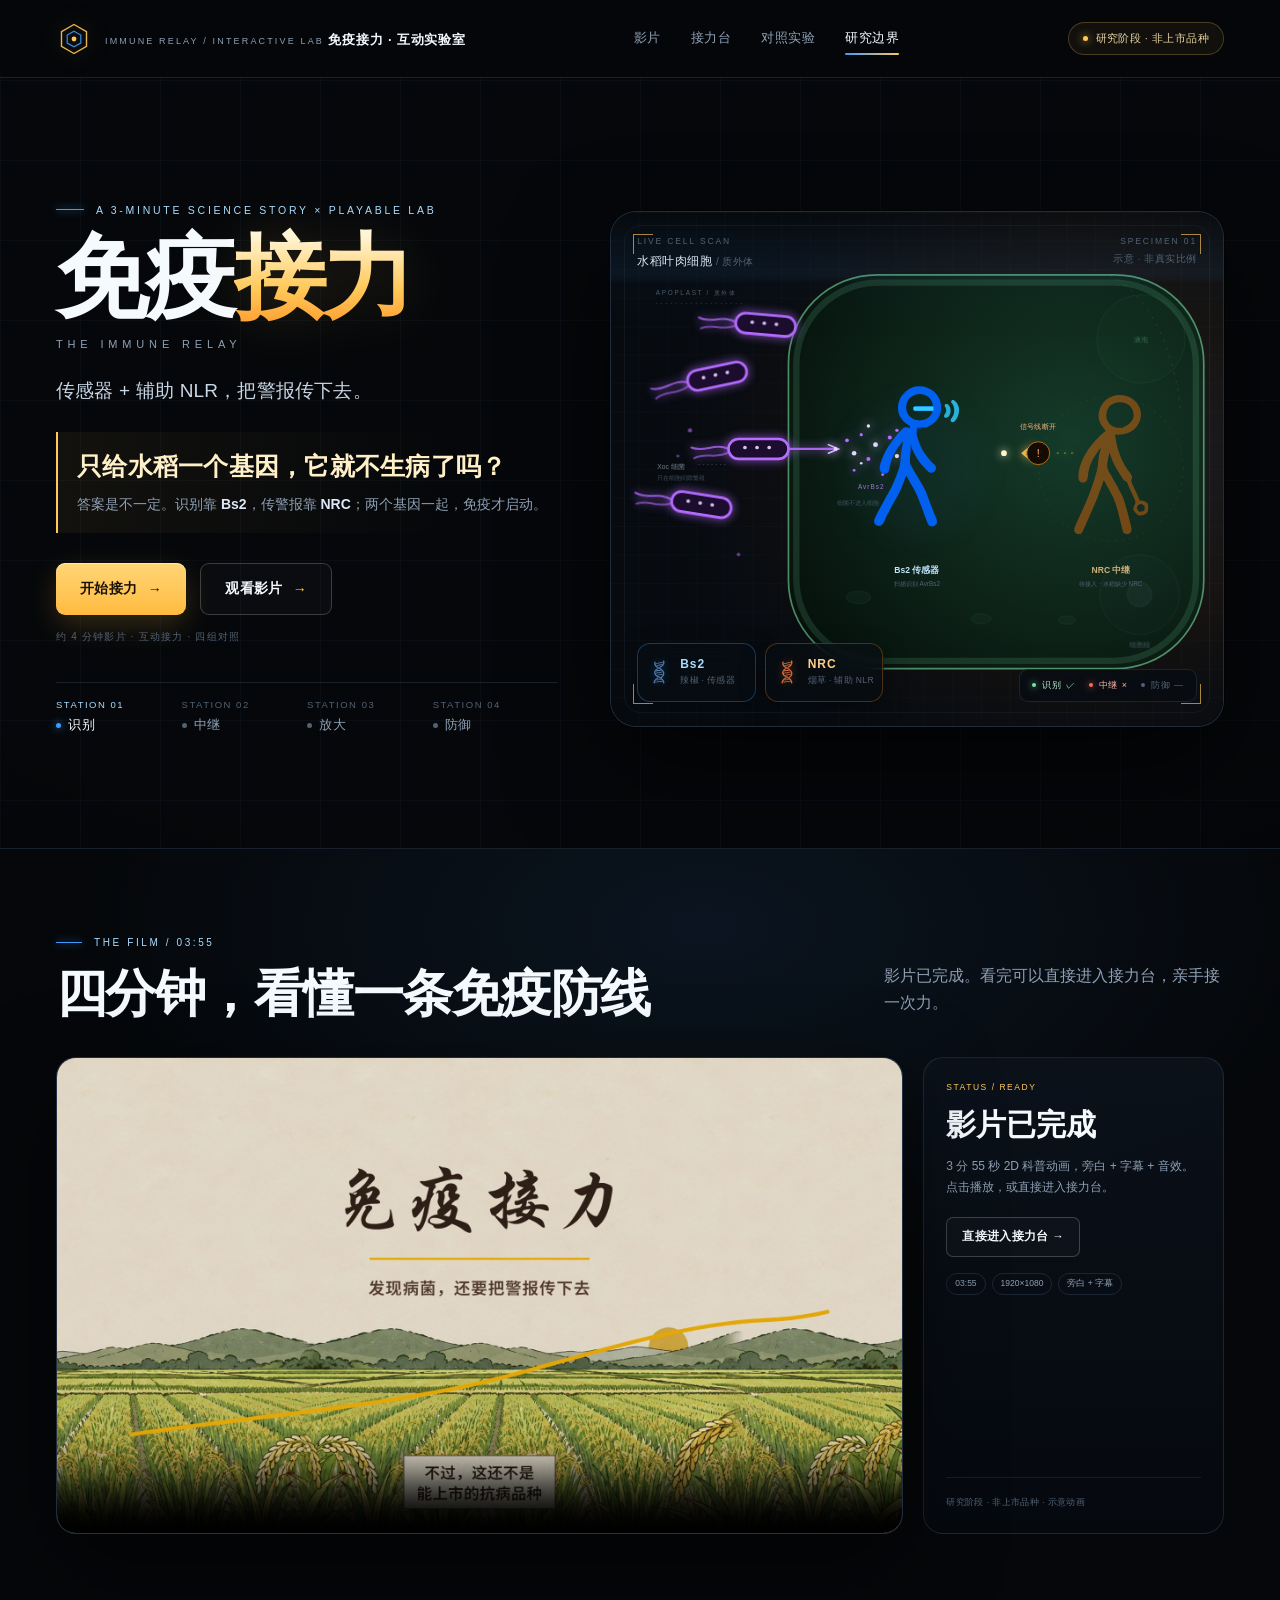
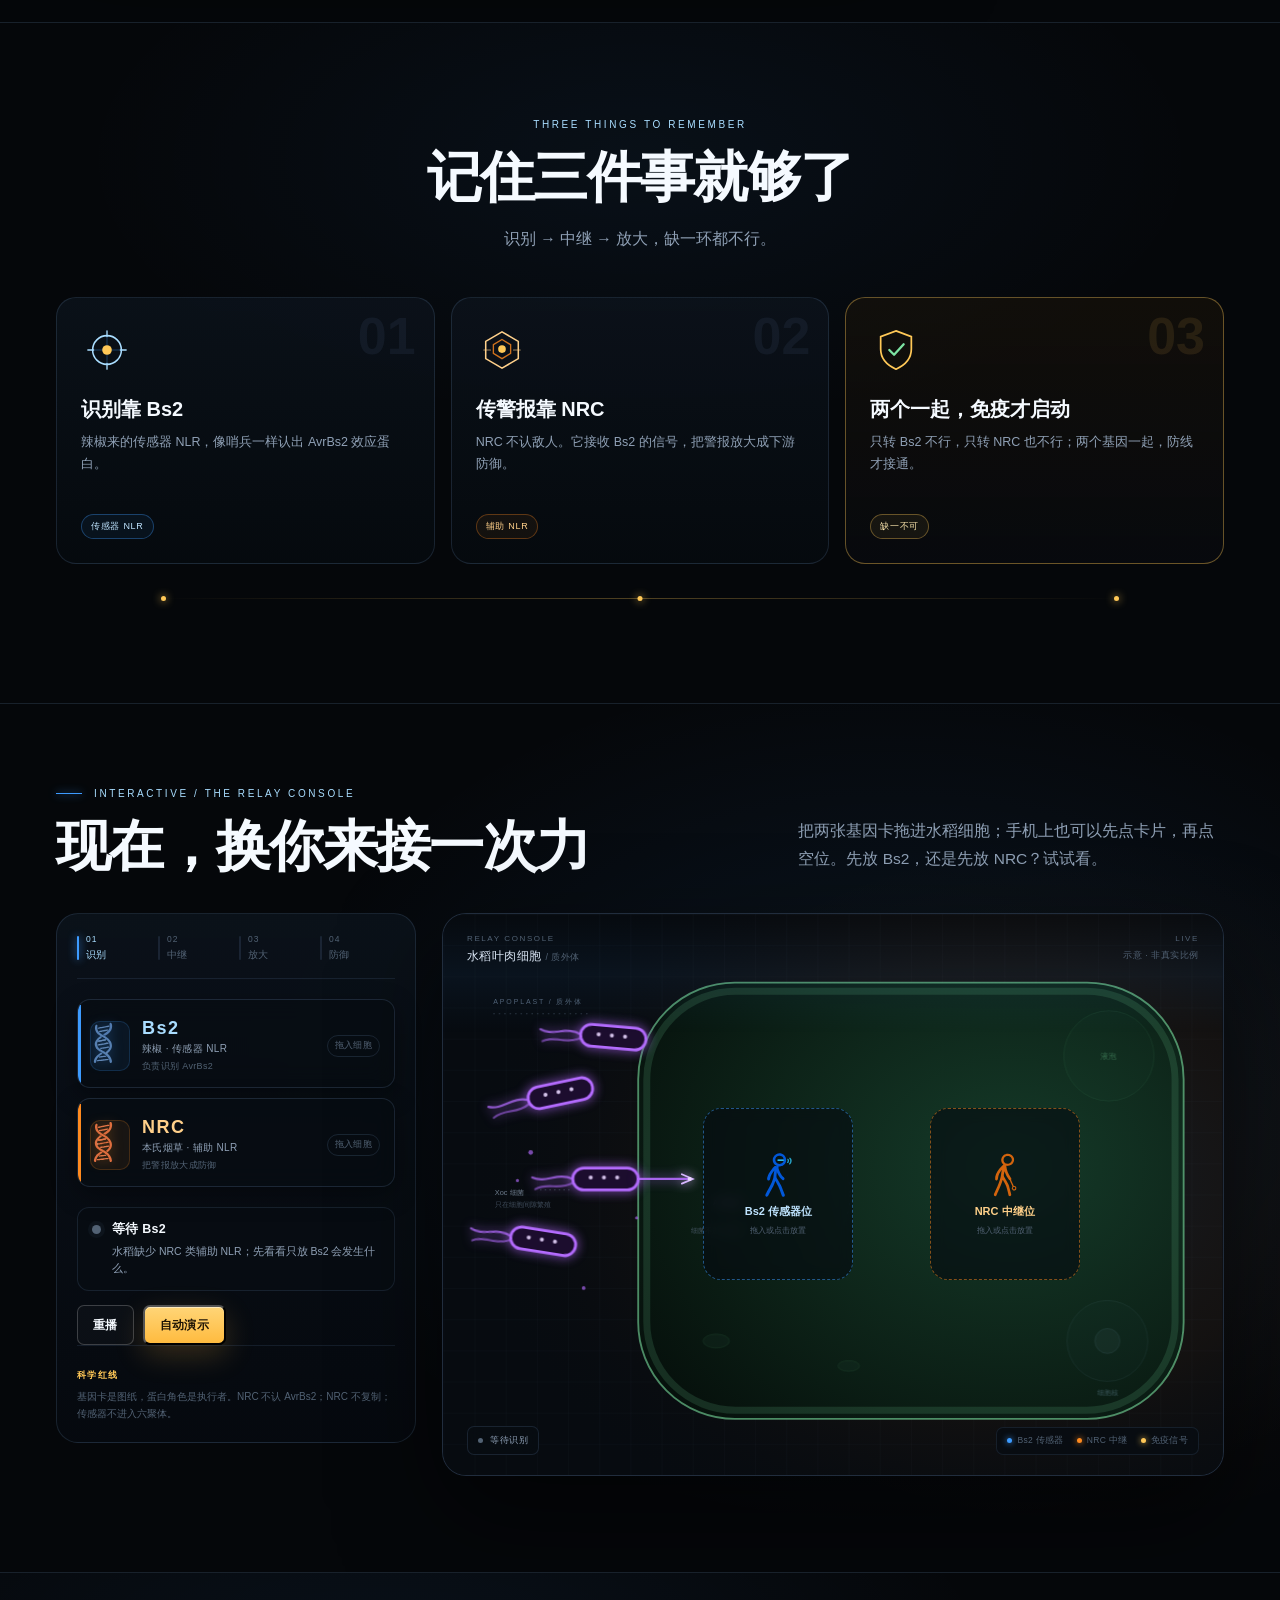
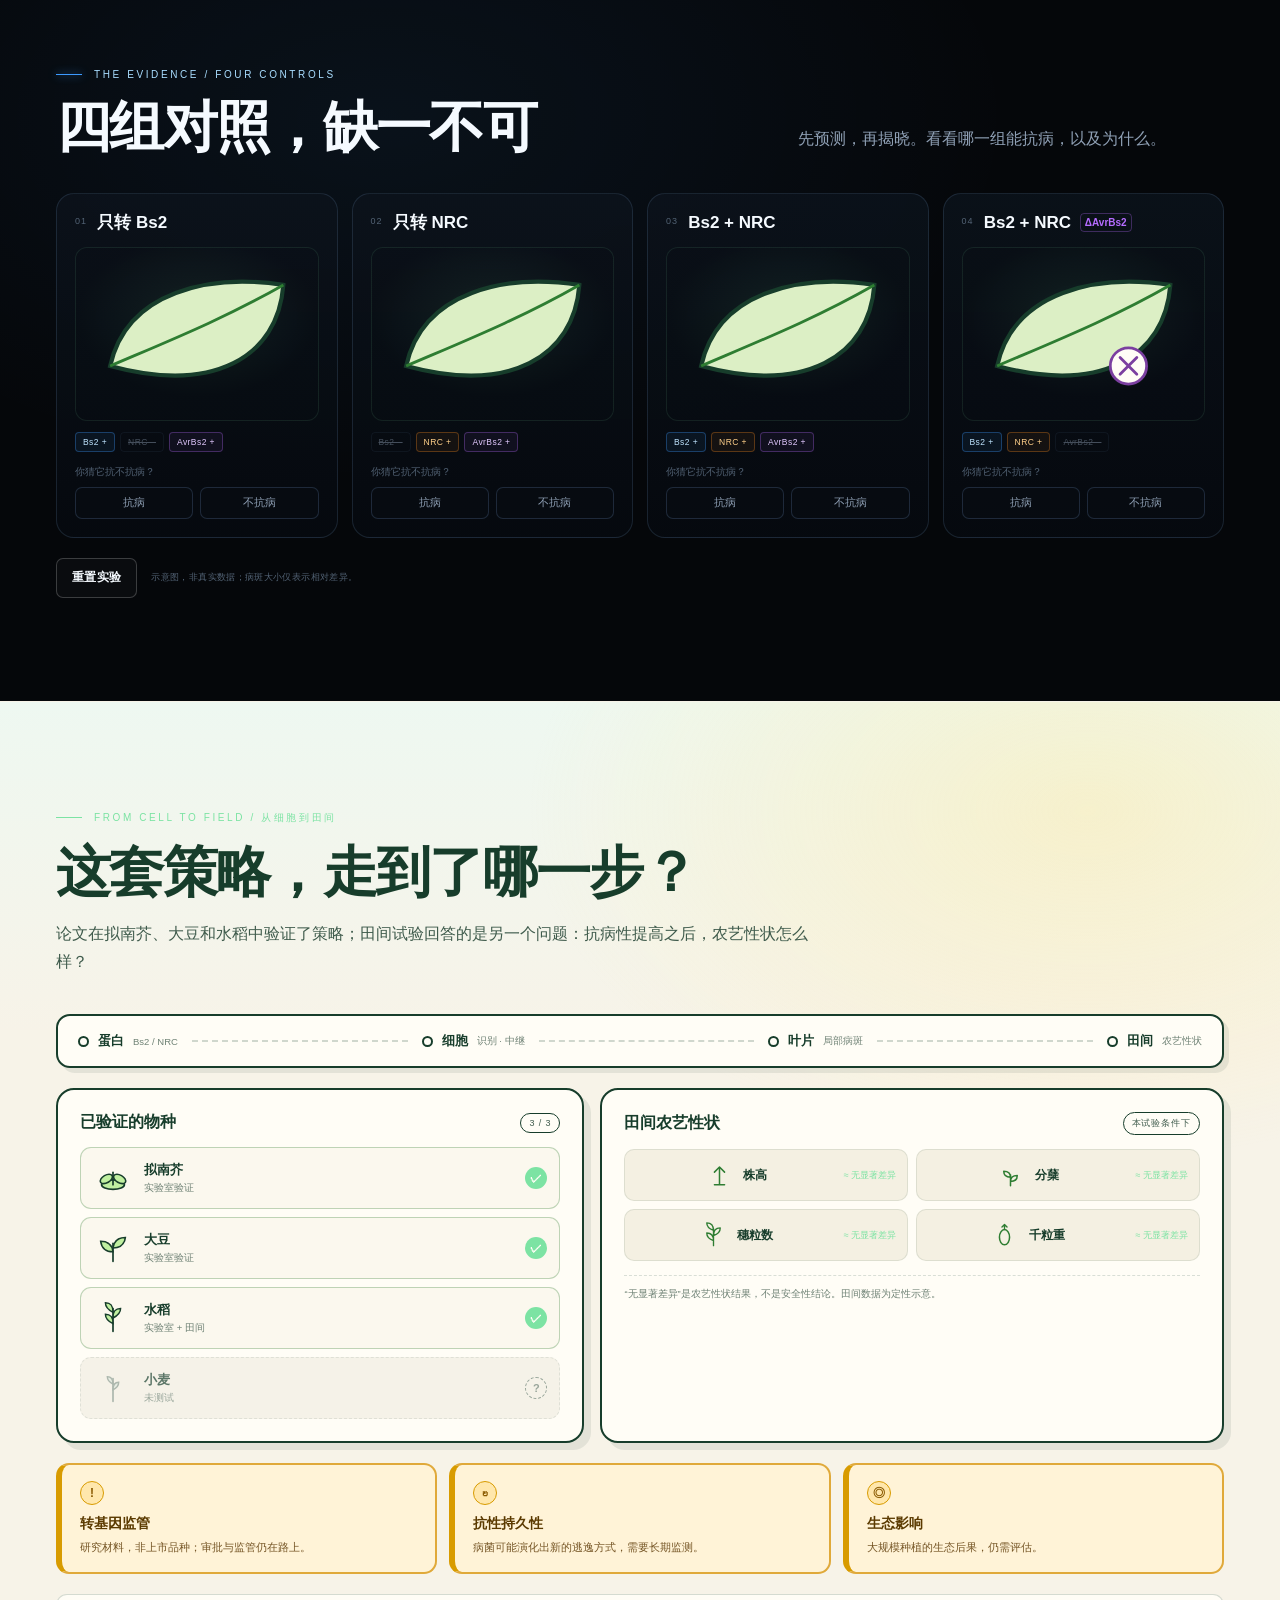
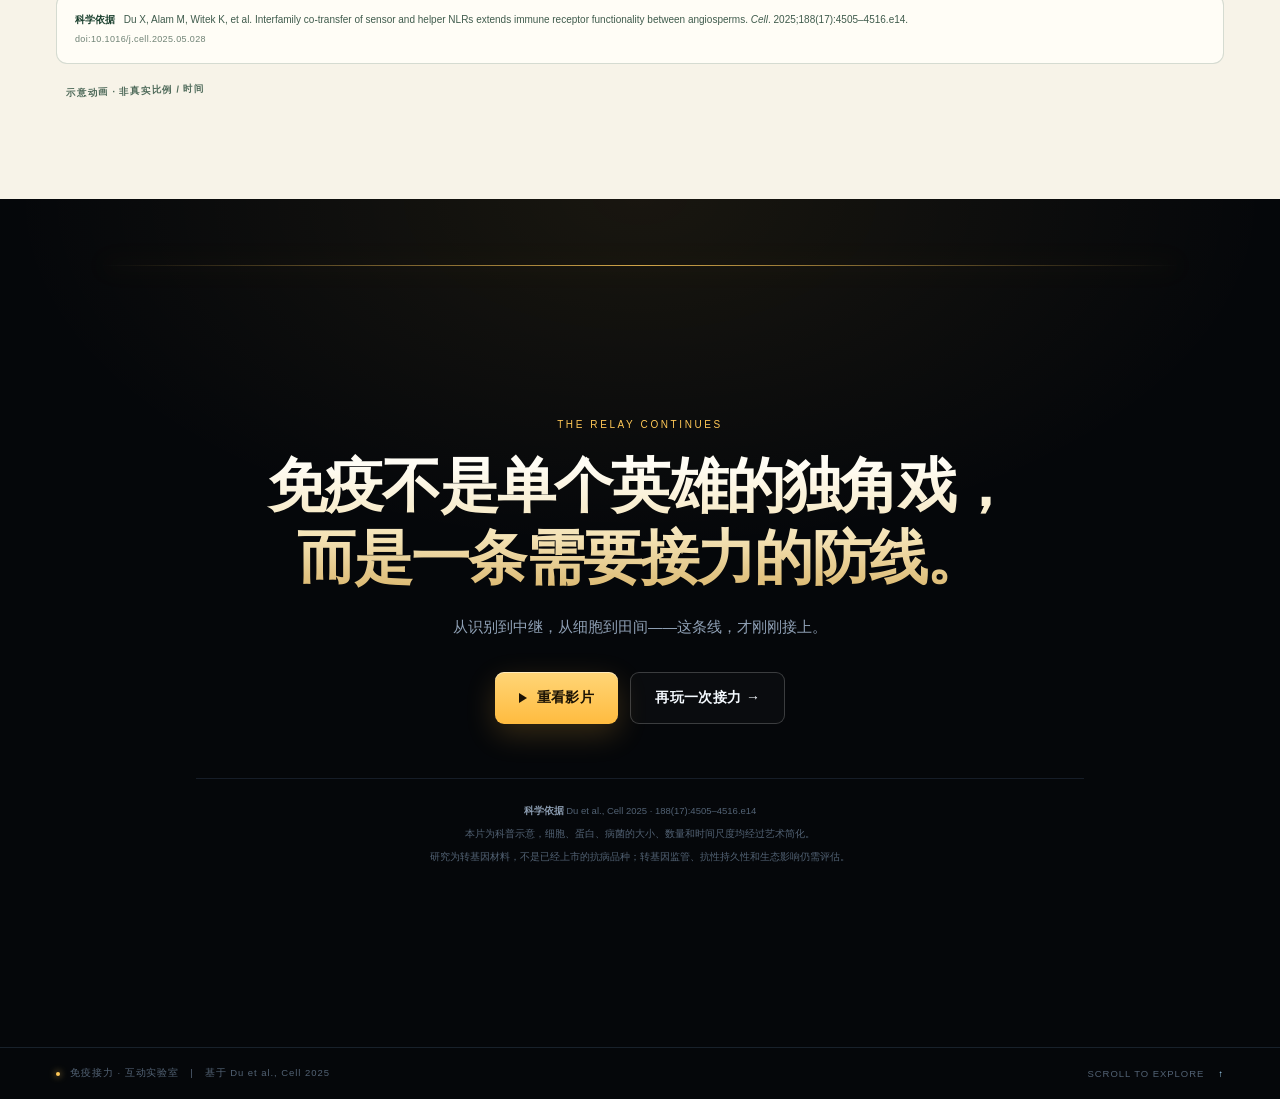
==== commit 9979a8f8: "Refresh film URL for v2.13" ====
--- a/index.html
+++ b/index.html
@@ -1,1264 +1,1264 @@
-<!DOCTYPE html>
-<html lang="zh-CN">
-<head>
-<meta charset="UTF-8">
-<meta name="viewport" content="width=device-width, initial-scale=1.0">
-<title>免疫接力 · 互动实验室</title>
-<style>
-  :root{
-    --bg:#05070A;
-    --ink:#F5FAFF;
-    --muted:#8FA0B5;
-    --dim:#526274;
-    --blue:#3D9BFF;
-    --blue-l:#A9DDFF;
-    --orange:#FF8A1F;
-    --orange-l:#FFD08A;
-    --gold:#FFC857;
-    --violet:#B56CFF;
-    --green:#7CE3A3;
-    --line:rgba(126,166,217,.16);
-    --panel:rgba(8,13,19,.72);
-  }
-  *{box-sizing:border-box}
-  html,body{margin:0;min-height:100%}
-  body{
-    background:var(--bg);
-    color:var(--ink);
-    font-family:"Microsoft YaHei","PingFang SC","Noto Sans SC",sans-serif;
-    -webkit-font-smoothing:antialiased;
-    overflow-x:hidden;
-  }
-  .page{
-    min-height:100vh;
-    display:flex;
-    flex-direction:column;
-    position:relative;
-    isolation:isolate;
-    overflow:visible;
-  }
-  .page::before{
-    content:"";
-    position:absolute;
-    inset:0;
-    z-index:-3;
-    background-image:
-      linear-gradient(rgba(126,166,217,.055) 1px,transparent 1px),
-      linear-gradient(90deg,rgba(126,166,217,.055) 1px,transparent 1px);
-    background-size:80px 80px;
-    mask-image:linear-gradient(to bottom,rgba(0,0,0,.9),rgba(0,0,0,.35) 70%,transparent);
-  }
-  .page::after{
-    content:"";
-    position:absolute;
-    inset:0;
-    z-index:-2;
-    background:
-      radial-gradient(900px 620px at 78% 48%,rgba(61,155,255,.18),transparent 68%),
-      radial-gradient(700px 520px at 90% 22%,rgba(255,138,31,.10),transparent 70%),
-      radial-gradient(1000px 700px at 10% 90%,rgba(46,125,50,.07),transparent 70%);
-    pointer-events:none;
-  }
-  .vignette{
-    position:absolute;inset:0 0 auto 0;height:100vh;z-index:-1;pointer-events:none;
-    background:radial-gradient(120% 90% at 50% 45%,transparent 55%,rgba(0,0,0,.55) 100%);
-  }
-
-  header{
-    height:78px;
-    flex:0 0 78px;
-    display:flex;
-    align-items:center;
-    justify-content:space-between;
-    padding:0 56px;
-    border-bottom:1px solid var(--line);
-    position:sticky;
-    top:0;
-    z-index:50;
-    backdrop-filter:blur(14px);
-    background:rgba(5,7,10,.72);
-  }
-  .brand{display:flex;align-items:center;gap:13px;text-decoration:none;color:inherit}
-  .brand-mark{
-    width:36px;height:36px;position:relative;display:grid;place-items:center;
-    filter:drop-shadow(0 0 12px rgba(255,200,87,.28));
-  }
-  .brand-mark svg{width:36px;height:36px;display:block}
-  .brand-text .en{
-    font-family:"Bahnschrift","Arial",sans-serif;
-    font-size:9px;letter-spacing:.24em;color:var(--muted);line-height:1;
-  }
-  .brand-text .cn{
-    font-size:13px;font-weight:700;letter-spacing:.06em;margin-top:6px;line-height:1;
-  }
-  nav{display:flex;align-items:center;gap:30px}
-  nav a{
-    font-size:12.5px;color:var(--muted);text-decoration:none;letter-spacing:.04em;
-    transition:color .2s ease;position:relative;
-  }
-  nav a:hover{color:var(--ink)}
-  nav a.active{color:var(--ink)}
-  nav a.active::after{
-    content:"";position:absolute;left:0;right:0;bottom:-8px;height:2px;
-    background:linear-gradient(90deg,var(--blue),var(--gold));border-radius:2px;
-  }
-  .stage-pill{
-    display:flex;align-items:center;gap:8px;
-    border:1px solid rgba(255,200,87,.24);
-    background:rgba(255,200,87,.055);
-    border-radius:999px;padding:8px 14px;
-    font-size:11px;color:#E8D3A0;letter-spacing:.04em;
-  }
-  .stage-pill i{
-    width:5px;height:5px;border-radius:50%;background:var(--gold);
-    box-shadow:0 0 8px var(--gold);animation:breathe 2.8s ease-in-out infinite;
-  }
-  @keyframes breathe{0%,100%{opacity:.45;transform:scale(.85)}50%{opacity:1;transform:scale(1.15)}}
-
-  .hero{
-    flex:0 0 auto;
-    min-height:calc(100vh - 130px);
-    display:grid;
-    grid-template-columns:minmax(0,.9fr) minmax(0,1.1fr);
-    align-items:center;
-    gap:52px;
-    width:100%;
-    max-width:1660px;
-    margin:0 auto;
-    padding:38px 56px 26px;
-  }
-  .copy{max-width:568px;position:relative;z-index:2}
-  .eyebrow{
-    display:flex;align-items:center;gap:12px;
-    font-family:"Bahnschrift","Arial",sans-serif;
-    font-size:10.5px;letter-spacing:.26em;color:var(--blue-l);
-    text-transform:uppercase;
-  }
-  .eyebrow::before{content:"";width:28px;height:1px;background:var(--blue);box-shadow:0 0 8px var(--blue)}
-  h1{
-    margin:20px 0 0;
-    font-size:clamp(74px,7.2vw,112px);
-    line-height:.92;
-    letter-spacing:-.035em;
-    font-weight:900;
-  }
-  h1 .accent{
-    background:linear-gradient(180deg,#FFF6D8 8%,#FFC857 62%,#FF9A2E 100%);
-    -webkit-background-clip:text;background-clip:text;color:transparent;
-    filter:drop-shadow(0 0 26px rgba(255,200,87,.16));
-  }
-  .title-en{
-    margin-top:17px;
-    font-family:"Bahnschrift","Arial",sans-serif;
-    font-size:11px;letter-spacing:.44em;color:var(--muted);
-    text-transform:uppercase;
-  }
-  .lede{
-    margin:24px 0 0;
-    font-size:19px;line-height:1.75;color:#C9D6E6;letter-spacing:.01em;
-  }
-  .hook{
-    margin-top:25px;
-    padding:16px 0 16px 19px;
-    border-left:2px solid var(--gold);
-    background:linear-gradient(90deg,rgba(255,200,87,.055),transparent 80%);
-  }
-  .hook strong{
-    display:block;
-    font-size:25px;line-height:1.45;font-weight:800;color:#FFF0C7;letter-spacing:.01em;
-  }
-  .hook p{
-    margin:9px 0 0;font-size:14px;line-height:1.7;color:var(--muted);
-  }
-  .hook p b{color:#DDE9F8;font-weight:600}
-  .cta-row{display:flex;align-items:center;gap:14px;margin-top:30px;flex-wrap:wrap}
-  .btn{
-    display:inline-flex;align-items:center;justify-content:center;gap:10px;
-    height:52px;padding:0 24px;border-radius:9px;
-    font-size:14px;font-weight:700;letter-spacing:.03em;text-decoration:none;
-    transition:transform .2s ease,box-shadow .2s ease,background .2s ease;
-    white-space:nowrap;
-  }
-  .btn-primary{
-    background:linear-gradient(180deg,#FFD577,#FFBB3F);
-    color:#1B1204;
-    box-shadow:0 10px 30px rgba(255,185,63,.2),inset 0 1px 0 rgba(255,255,255,.5);
-  }
-  .btn-primary:hover{transform:translateY(-2px);box-shadow:0 16px 38px rgba(255,185,63,.28)}
-  .btn-ghost{
-    color:var(--ink);border:1px solid rgba(255,255,255,.2);
-    background:rgba(255,255,255,.025);
-  }
-  .btn-ghost:hover{border-color:rgba(255,200,87,.45);background:rgba(255,200,87,.05);transform:translateY(-2px)}
-  .btn .tri{
-    width:0;height:0;border-top:5px solid transparent;border-bottom:5px solid transparent;
-    border-left:8px solid currentColor;display:inline-block;
-  }
-  .meta{
-    margin-top:15px;font-family:"Consolas","Arial",sans-serif;
-    font-size:10px;letter-spacing:.12em;color:var(--dim);
-  }
-  .stations{
-    display:grid;grid-template-columns:repeat(4,1fr);
-    gap:0;margin-top:38px;border-top:1px solid var(--line);padding-top:16px;
-  }
-  .station{position:relative;padding-right:12px}
-  .station .num{
-    font-family:"Bahnschrift","Arial",sans-serif;font-size:9.5px;letter-spacing:.16em;
-    color:var(--dim);
-  }
-  .station .label{
-    margin-top:7px;font-size:12.5px;color:var(--muted);letter-spacing:.05em;
-    display:flex;align-items:center;gap:7px;
-  }
-  .station .label i{width:5px;height:5px;border-radius:50%;background:var(--dim);display:inline-block}
-  .station.active .num{color:var(--blue-l)}
-  .station.active .label{color:var(--ink)}
-  .station.active .label i{background:var(--blue);box-shadow:0 0 8px var(--blue)}
-  .station.done .label i{background:var(--gold);box-shadow:0 0 8px rgba(255,200,87,.7)}
-
-  .viz-wrap{position:relative;z-index:1;width:100%;min-width:0}
-  .viz-card{
-    position:relative;
-    width:100%;
-    aspect-ratio:1.19/1;
-    max-height:calc(100vh - 220px);
-    border-radius:26px;
-    border:1px solid rgba(126,166,217,.22);
-    background:#070B10;
-    overflow:hidden;
-    box-shadow:
-      0 40px 100px rgba(0,0,0,.62),
-      0 0 0 1px rgba(0,0,0,.4),
-      inset 0 0 110px rgba(61,155,255,.035);
-  }
-  .viz-card::before{
-    content:"";position:absolute;inset:13px;border:1px solid rgba(126,166,217,.08);
-    border-radius:17px;pointer-events:none;z-index:4;
-  }
-  .corner{position:absolute;width:20px;height:20px;z-index:5;pointer-events:none;opacity:.65}
-  .corner.tl{left:22px;top:22px;border-left:1px solid var(--gold);border-top:1px solid var(--gold)}
-  .corner.tr{right:22px;top:22px;border-right:1px solid var(--gold);border-top:1px solid var(--gold)}
-  .corner.bl{left:22px;bottom:22px;border-left:1px solid var(--gold);border-bottom:1px solid var(--gold)}
-  .corner.br{right:22px;bottom:22px;border-right:1px solid var(--gold);border-bottom:1px solid var(--gold)}
-  .cell-svg{position:absolute;inset:0;width:100%;height:100%;display:block}
-  .scanline{
-    position:absolute;left:0;right:0;height:130px;z-index:2;pointer-events:none;
-    background:linear-gradient(to bottom,transparent,rgba(61,155,255,.08) 48%,rgba(61,155,255,.02) 55%,transparent);
-    animation:scan 11s linear infinite;
-  }
-  @keyframes scan{0%{top:-140px}100%{top:100%}}
-  .hud{
-    position:absolute;inset:0;z-index:3;pointer-events:none;
-    display:flex;flex-direction:column;justify-content:space-between;
-    padding:24px 26px;
-  }
-  .hud-top{display:flex;justify-content:space-between;align-items:flex-start;gap:20px}
-  .hud-kicker{
-    font-family:"Bahnschrift","Arial",sans-serif;font-size:8.5px;letter-spacing:.22em;
-    color:var(--dim);text-transform:uppercase;
-  }
-  .hud-title{
-    margin-top:7px;font-size:12px;color:#DCE8F7;letter-spacing:.04em;
-  }
-  .hud-title span{color:var(--dim);font-size:10px}
-  .hud-right{text-align:right}
-  .hud-note{margin-top:7px;font-size:9.5px;color:var(--dim);letter-spacing:.06em}
-  .hud-bottom{display:flex;justify-content:space-between;align-items:flex-end;gap:18px}
-  .gene-tray{display:flex;gap:9px;pointer-events:auto}
-  .gene-card{
-    display:flex;align-items:center;gap:9px;
-    padding:9px 11px;border-radius:9px;
-    background:rgba(8,13,19,.82);
-    border:1px solid rgba(126,166,217,.18);
-    backdrop-filter:blur(12px);
-    box-shadow:0 8px 24px rgba(0,0,0,.35);
-  }
-  .gene-card.blue{border-color:rgba(61,155,255,.32)}
-  .gene-card.orange{border-color:rgba(255,138,31,.28)}
-  .gene-icon{width:18px;height:24px;flex:0 0 18px;opacity:.95}
-  .gene-card b{display:block;font-family:"Bahnschrift","Arial",sans-serif;font-size:12px;letter-spacing:.08em;line-height:1}
-  .gene-card.blue b{color:var(--blue-l)}
-  .gene-card.orange b{color:var(--orange-l)}
-  .gene-card span{display:block;font-size:8.5px;color:var(--dim);margin-top:5px;letter-spacing:.04em;white-space:nowrap}
-  .status-strip{
-    display:flex;align-items:center;gap:13px;
-    padding:9px 12px;border-radius:9px;
-    background:rgba(8,13,19,.82);
-    border:1px solid rgba(126,166,217,.15);
-    backdrop-filter:blur(12px);
-    font-family:"Bahnschrift","Arial",sans-serif;font-size:9px;letter-spacing:.1em;
-  }
-  .status{display:flex;align-items:center;gap:6px;color:var(--muted);white-space:nowrap}
-  .status i{width:4px;height:4px;border-radius:50%;display:inline-block}
-  .status.ok i{background:var(--green);box-shadow:0 0 7px var(--green)}
-  .status.bad i{background:#FF6B57;box-shadow:0 0 7px #FF6B57}
-  .status.wait i{background:var(--dim)}
-  .status.ok{color:#BFEAD1}
-  .status.bad{color:#FFB3A8}
-  .status.wait{color:var(--dim)}
-
-  footer{
-    flex:0 0 52px;height:52px;
-    display:flex;align-items:center;justify-content:space-between;
-    padding:0 56px;border-top:1px solid var(--line);
-    font-family:"Consolas","Arial",sans-serif;font-size:9.5px;letter-spacing:.1em;
-    color:var(--dim);
-  }
-  .foot-left{display:flex;align-items:center;gap:10px}
-  .foot-left i{width:4px;height:4px;border-radius:50%;background:var(--gold);display:inline-block;box-shadow:0 0 7px var(--gold)}
-  .foot-right{display:flex;align-items:center;gap:14px}
-  .foot-right .arrow{color:var(--blue-l);animation:float 2.6s ease-in-out infinite}
-  @keyframes float{0%,100%{transform:translateY(-2px)}50%{transform:translateY(3px)}}
-
-  @media (max-width:1180px){
-    .hero{grid-template-columns:1fr;padding-top:34px;gap:36px}
-    .copy{max-width:760px}
-    .viz-card{aspect-ratio:1.3/1;max-height:none}
-    nav{display:none}
-    header,footer{padding-left:28px;padding-right:28px}
-    .hero{padding-left:28px;padding-right:28px}
-  }
-  @media (max-width:640px){
-    h1{font-size:64px}
-    .hook strong{font-size:21px}
-    .stations{grid-template-columns:repeat(2,1fr);row-gap:14px}
-    .stage-pill{display:none}
-    .hud-bottom{flex-direction:column;align-items:flex-start}
-    .status-strip{font-size:8px}
-  }
-  @media (prefers-reduced-motion:reduce){
-    .scanline,.stage-pill i,.foot-right .arrow{animation:none}
-  }
-</style>
-<link rel="stylesheet" href="sections.css">
-</head>
-<body>
-<div class="page">
-  <div class="vignette"></div>
-
-  <header>
-    <a class="brand" href="#">
-      <span class="brand-mark">
-        <svg viewBox="0 0 36 36" fill="none">
-          <path d="M18 3.5 30.5 10.7v14.6L18 32.5 5.5 25.3V10.7L18 3.5Z" stroke="#FFC857" stroke-width="1.4" opacity=".9"/>
-          <path d="M18 10.2 24.8 14v8.1L18 25.8l-6.8-3.7V14L18 10.2Z" stroke="#3D9BFF" stroke-width="1.2" opacity=".9"/>
-          <circle cx="18" cy="18" r="2.4" fill="#FFC857"/>
-        </svg>
-      </span>
-      <span class="brand-text">
-        <span class="en">IMMUNE RELAY / INTERACTIVE LAB</span>
-        <span class="cn">免疫接力 · 互动实验室</span>
-      </span>
-    </a>
-    <nav>
-      <a href="#film" class="active" data-nav="film">影片</a>
-      <a href="#lab" data-nav="lab">接力台</a>
-      <a href="#experiments" data-nav="experiments">对照实验</a>
-      <a href="#field" data-nav="field">研究边界</a>
-    </nav>
-    <div class="stage-pill"><i></i>研究阶段 · 非上市品种</div>
-  </header>
-
-  <main class="hero" id="top">
-    <section class="copy">
-      <div class="eyebrow">A 3-minute science story × playable lab</div>
-      <h1>免疫<span class="accent">接力</span></h1>
-      <div class="title-en">The Immune Relay</div>
-      <p class="lede">传感器 + 辅助 NLR，把警报传下去。</p>
-
-      <div class="hook">
-        <strong>只给水稻一个基因，它就不生病了吗？</strong>
-        <p>答案是不一定。识别靠 <b>Bs2</b>，传警报靠 <b>NRC</b>；两个基因一起，免疫才启动。</p>
-      </div>
-
-      <div class="cta-row">
-        <a class="btn btn-primary" href="#lab">开始接力 <span>→</span></a>
-        <a class="btn btn-ghost" href="#film">观看影片 <span style="color:var(--gold)">→</span></a>
-      </div>
-      <div class="meta">约 4 分钟影片 · 互动接力 · 四组对照</div>
-
-      <div class="stations">
-        <div class="station active">
-          <div class="num">STATION 01</div>
-          <div class="label"><i></i>识别</div>
-        </div>
-        <div class="station">
-          <div class="num">STATION 02</div>
-          <div class="label"><i></i>中继</div>
-        </div>
-        <div class="station">
-          <div class="num">STATION 03</div>
-          <div class="label"><i></i>放大</div>
-        </div>
-        <div class="station">
-          <div class="num">STATION 04</div>
-          <div class="label"><i></i>防御</div>
-        </div>
-      </div>
-    </section>
-
-    <section class="viz-wrap">
-      <div class="viz-card">
-        <svg class="cell-svg" viewBox="0 0 860 720" preserveAspectRatio="xMidYMid slice" aria-hidden="true">
-          <defs>
-            <pattern id="gridA" width="40" height="40" patternUnits="userSpaceOnUse">
-              <path d="M40 0H0V40" fill="none" stroke="#7EA6D9" stroke-opacity=".055" stroke-width="1"/>
-            </pattern>
-            <radialGradient id="cardGlow" cx="76%" cy="48%" r="72%">
-              <stop offset="0%" stop-color="#3D9BFF" stop-opacity=".17"/>
-              <stop offset="52%" stop-color="#FF8A1F" stop-opacity=".055"/>
-              <stop offset="100%" stop-color="#05070A" stop-opacity="0"/>
-            </radialGradient>
-            <radialGradient id="cellFill" cx="68%" cy="42%" r="80%">
-              <stop offset="0%" stop-color="#153D29" stop-opacity=".92"/>
-              <stop offset="100%" stop-color="#06110C" stop-opacity=".96"/>
-            </radialGradient>
-            <linearGradient id="goldLine" x1="0" y1="0" x2="1" y2="0">
-              <stop offset="0%" stop-color="#FFC857" stop-opacity=".8"/>
-              <stop offset="55%" stop-color="#FFE7A0"/>
-              <stop offset="100%" stop-color="#FFC857" stop-opacity=".9"/>
-            </linearGradient>
-            <filter id="glowBlue" x="-90%" y="-90%" width="280%" height="280%">
-              <feGaussianBlur stdDeviation="7" result="b"/>
-              <feMerge><feMergeNode in="b"/><feMergeNode in="SourceGraphic"/></feMerge>
-            </filter>
-            <filter id="glowOrange" x="-90%" y="-90%" width="280%" height="280%">
-              <feGaussianBlur stdDeviation="8" result="b"/>
-              <feMerge><feMergeNode in="b"/><feMergeNode in="SourceGraphic"/></feMerge>
-            </filter>
-            <filter id="glowGold" x="-120%" y="-120%" width="340%" height="340%">
-              <feGaussianBlur stdDeviation="6" result="b"/>
-              <feMerge><feMergeNode in="b"/><feMergeNode in="SourceGraphic"/></feMerge>
-            </filter>
-            <filter id="glowViolet" x="-100%" y="-100%" width="300%" height="300%">
-              <feGaussianBlur stdDeviation="7" result="b"/>
-              <feMerge><feMergeNode in="b"/><feMergeNode in="SourceGraphic"/></feMerge>
-            </filter>
-            <filter id="blurBig" x="-100%" y="-100%" width="300%" height="300%">
-              <feGaussianBlur stdDeviation="26"/>
-            </filter>
-
-            <g id="xocRod">
-              <rect x="-42" y="-14" width="84" height="28" rx="14" fill="#1B0A2E" stroke="#B56CFF" stroke-width="3.6"/>
-              <circle cx="-19" cy="-2" r="2.6" fill="#EAD8FF" opacity=".9"/>
-              <circle cx="-2" cy="-2" r="2.6" fill="#EAD8FF" opacity=".9"/>
-              <circle cx="15" cy="-2" r="2.6" fill="#EAD8FF" opacity=".9"/>
-              <path d="M-42 0 C-62 -9,-76 6,-94 -2" fill="none" stroke="#B56CFF" stroke-width="2.8" stroke-linecap="round" opacity=".75"/>
-              <path d="M-42 5 C-60 15,-74 4,-90 13" fill="none" stroke="#B56CFF" stroke-width="2.8" stroke-linecap="round" opacity=".55"/>
-            </g>
-          </defs>
-
-          <rect width="860" height="720" fill="#070B10"/>
-          <rect width="860" height="720" fill="url(#gridA)"/>
-          <rect width="860" height="720" fill="url(#cardGlow)"/>
-
-          <!-- apoplast -->
-          <g opacity=".9">
-            <text x="64" y="116" font-family="Bahnschrift, Arial, sans-serif" font-size="9" letter-spacing="2.4" fill="#526274">APOPLAST / 质外体</text>
-            <path d="M64 128 H190" stroke="#526274" stroke-width="1" stroke-dasharray="2 5" opacity=".6"/>
-          </g>
-
-          <!-- rice cell -->
-          <rect x="250" y="88" width="582" height="552" rx="124" fill="url(#cellFill)" stroke="#7CE3A3" stroke-opacity=".58" stroke-width="2.4"/>
-          <rect x="261" y="99" width="560" height="530" rx="115" fill="none" stroke="#7CE3A3" stroke-opacity=".14" stroke-width="9"/>
-          <path d="M700 88 C758 120,790 190,800 280" fill="none" stroke="#7CE3A3" stroke-opacity=".16" stroke-width="1" stroke-dasharray="4 8"/>
-
-          <!-- organelles -->
-          <g opacity=".55">
-            <circle cx="744" cy="178" r="62" fill="#7CE3A3" fill-opacity=".035" stroke="#7CE3A3" stroke-opacity=".16" stroke-width="1.2"/>
-            <text x="744" y="182" text-anchor="middle" font-family="Microsoft YaHei, sans-serif" font-size="10" fill="#7CE3A3" opacity=".65">液泡</text>
-            <circle cx="742" cy="536" r="56" fill="#A9DDFF" fill-opacity=".03" stroke="#A9DDFF" stroke-opacity=".14" stroke-width="1.2"/>
-            <circle cx="742" cy="536" r="17" fill="#A9DDFF" fill-opacity=".08" stroke="#A9DDFF" stroke-opacity=".2" stroke-width="1"/>
-            <text x="742" y="610" text-anchor="middle" font-family="Microsoft YaHei, sans-serif" font-size="9.5" fill="#A9DDFF" opacity=".55">细胞核</text>
-            <ellipse cx="348" cy="540" rx="17" ry="9" fill="#7CE3A3" fill-opacity=".08" stroke="#7CE3A3" stroke-opacity=".2" stroke-width="1"/>
-            <ellipse cx="520" cy="570" rx="14" ry="7" fill="#7CE3A3" fill-opacity=".07" stroke="#7CE3A3" stroke-opacity=".18" stroke-width="1"/>
-            <ellipse cx="640" cy="572" rx="12" ry="6" fill="#7CE3A3" fill-opacity=".07" stroke="#7CE3A3" stroke-opacity=".18" stroke-width="1"/>
-          </g>
-
-          <!-- Xoc bacteria outside -->
-          <g filter="url(#glowViolet)">
-            <use href="#xocRod" x="150" y="230" transform="rotate(-12 150 230)"/>
-            <use href="#xocRod" x="128" y="410" transform="rotate(9 128 410)"/>
-            <use href="#xocRod" x="218" y="158" transform="rotate(5 218 158)"/>
-          </g>
-          <g opacity=".6">
-            <circle cx="112" cy="306" r="3" fill="#B56CFF"/>
-            <circle cx="95" cy="342" r="2" fill="#B56CFF"/>
-            <circle cx="180" cy="480" r="2.4" fill="#B56CFF"/>
-          </g>
-
-          <!-- injecting bacterium -->
-          <g filter="url(#glowViolet)">
-            <use href="#xocRod" x="208" y="332" transform="rotate(0 208 332)"/>
-            <path d="M250 332 H316" stroke="#B56CFF" stroke-width="3" stroke-linecap="round" opacity=".9"/>
-            <path d="M306 326 L320 332 L306 338" fill="none" stroke="#D7B6FF" stroke-width="2.2" stroke-linecap="round"/>
-            <circle cx="316" cy="332" r="2.6" fill="#EAD8FF"/>
-          </g>
-
-          <!-- AvrBs2 particles -->
-          <g class="hero-avr-particles" filter="url(#glowViolet)">
-            <circle cx="332" cy="320" r="2.6" fill="#B56CFF" style="animation-delay:0s"/>
-            <circle cx="342" cy="338" r="3.2" fill="#EAD8FF" style="animation-delay:.25s"/>
-            <circle cx="352" cy="312" r="2.2" fill="#B56CFF" style="animation-delay:.5s"/>
-            <circle cx="362" cy="346" r="2.8" fill="#B56CFF" style="animation-delay:.15s"/>
-            <circle cx="372" cy="326" r="3.4" fill="#EAD8FF" style="animation-delay:.7s"/>
-            <circle cx="382" cy="356" r="2.2" fill="#B56CFF" style="animation-delay:.35s"/>
-            <circle cx="392" cy="316" r="2.8" fill="#B56CFF" style="animation-delay:.9s"/>
-            <circle cx="402" cy="342" r="3.0" fill="#EAD8FF" style="animation-delay:.55s"/>
-            <circle cx="412" cy="330" r="2.2" fill="#B56CFF" style="animation-delay:1.1s"/>
-            <circle cx="342" cy="362" r="2.0" fill="#B56CFF" style="animation-delay:.8s"/>
-            <circle cx="362" cy="300" r="2.4" fill="#EAD8FF" style="animation-delay:.4s"/>
-            <circle cx="382" cy="368" r="2.0" fill="#B56CFF" style="animation-delay:1.2s"/>
-            <circle cx="402" cy="306" r="2.4" fill="#B56CFF" style="animation-delay:.65s"/>
-            <circle cx="352" cy="352" r="1.8" fill="#EAD8FF" style="animation-delay:1.0s"/>
-          </g>
-          <text x="366" y="388" text-anchor="middle" font-family="Bahnschrift, Arial, sans-serif" font-size="9" letter-spacing="1.4" fill="#C68CFF" opacity=".8">AvrBs2</text>
-
-          <!-- Bs2 sensor -->
-          <circle cx="430" cy="360" r="96" fill="#3D9BFF" opacity=".04" filter="url(#blurBig)"/>
-          <image href="assets/characters/bs2-look-right.svg?v=5" x="364" y="238" width="131" height="208" preserveAspectRatio="xMidYMid meet"/>
-          <text x="430" y="506" text-anchor="middle" font-family="Microsoft YaHei, sans-serif" font-size="12" font-weight="700" fill="#BFE4FF">Bs2 传感器</text>
-          <text x="430" y="524" text-anchor="middle" font-family="Microsoft YaHei, sans-serif" font-size="9" fill="#526274">扫描识别 AvrBs2</text>
-
-          <!-- signal line + break -->
-          <g filter="url(#glowGold)">
-            <path d="M447 338 H566" stroke="url(#goldLine)" stroke-width="4" stroke-linecap="round"/>
-            <circle cx="552" cy="338" r="4" fill="#FFF4CC"/>
-            <path d="M578 338 l14 -11 M578 338 l14 11 M578 338 h16" stroke="#FFC857" stroke-width="2.8" stroke-linecap="round" opacity=".85"/>
-            <path d="M626 338 H656" stroke="#FFC857" stroke-width="2.4" stroke-dasharray="3 7" opacity=".32"/>
-          </g>
-          <circle cx="600" cy="338" r="16" fill="#140B03" stroke="#FF8A1F" stroke-opacity=".7" stroke-width="1.4"/>
-          <text x="600" y="343" text-anchor="middle" font-family="Bahnschrift, Arial, sans-serif" font-size="15" fill="#FFB37A">!</text>
-          <text x="600" y="304" text-anchor="middle" font-family="Microsoft YaHei, sans-serif" font-size="10.5" fill="#FFB37A" letter-spacing=".06em">信号线断开</text>
-
-          <!-- NRC ghost slot -->
-          <circle cx="702" cy="360" r="101" fill="none" stroke="#FF8A1F" stroke-opacity=".16" stroke-width="1" stroke-dasharray="3 7"/>
-          <image href="assets/characters/nrc-idle.svg?v=4" x="642" y="248" width="120" height="212" opacity=".45" preserveAspectRatio="xMidYMid meet"/>
-          <text x="702" y="506" text-anchor="middle" font-family="Microsoft YaHei, sans-serif" font-size="12" font-weight="700" fill="#FFD08A" opacity=".8">NRC 中继</text>
-          <text x="702" y="524" text-anchor="middle" font-family="Microsoft YaHei, sans-serif" font-size="9" fill="#526274">待接入 · 水稻缺少 NRC</text>
-
-          <!-- small annotations -->
-          <g font-family="Microsoft YaHei, sans-serif" fill="#8FA0B5" opacity=".75">
-            <text x="66" y="360" font-size="9.5">Xoc 细菌</text>
-            <text x="66" y="376" font-size="8.5" fill="#526274">只在细胞间隙繁殖</text>
-            <path d="M124 354 H164" stroke="#526274" stroke-width="1" stroke-dasharray="2 4"/>
-            <text x="318" y="410" font-size="8.5" fill="#526274">细菌不进入细胞</text>
-          </g>
-        </svg>
-
-        <div class="scanline"></div>
-        <div class="corner tl"></div><div class="corner tr"></div><div class="corner bl"></div><div class="corner br"></div>
-
-        <div class="hud">
-          <div class="hud-top">
-            <div>
-              <div class="hud-kicker">Live cell scan</div>
-              <div class="hud-title">水稻叶肉细胞 <span>/ 质外体</span></div>
-            </div>
-            <div class="hud-right">
-              <div class="hud-kicker">Specimen 01</div>
-              <div class="hud-note">示意 · 非真实比例</div>
-            </div>
-          </div>
-          <div class="hud-bottom">
-            <div class="gene-tray">
-              <div class="gene-card blue">
-                <img class="gene-icon" src="assets/dna/dna-bs2.svg" alt="">
-                <div><b>Bs2</b><span>辣椒 · 传感器</span></div>
-              </div>
-              <div class="gene-card orange">
-                <img class="gene-icon" src="assets/dna/dna-nrc.svg" alt="">
-                <div><b>NRC</b><span>烟草 · 辅助 NLR</span></div>
-              </div>
-            </div>
-            <div class="status-strip">
-              <span class="status ok"><i></i>识别 ✓</span>
-              <span class="status bad"><i></i>中继 ×</span>
-              <span class="status wait"><i></i>防御 —</span>
-            </div>
-          </div>
-        </div>
-      </div>
-    </section>
-  </main>
-
-  <!-- ================= FILM ENTRY ================= -->
-  <section class="film-entry-section section-dark" id="film">
-    <div class="section-inner">
-      <div class="section-heading split-heading">
-        <div>
-          <div class="section-kicker">THE FILM / 03:55</div>
-          <h2>四分钟，看懂一条免疫防线</h2>
-        </div>
-        <p>影片已完成。看完可以直接进入接力台，亲手接一次力。</p>
-      </div>
-
-      <div class="film-entry">
-        <div class="film-entry-poster">
-          <video class="film-entry-video" controls playsinline preload="metadata" poster="assets/poster.jpg">
-            <source src="assets/immune-relay.mp4" type="video/mp4">
-          </video>
-          <div class="film-entry-corner tl"></div><div class="film-entry-corner tr"></div>
-          <div class="film-entry-corner bl"></div><div class="film-entry-corner br"></div>
-        </div>
-        <aside class="film-entry-side">
-          <div class="film-entry-status">STATUS / READY</div>
-          <h3>影片已完成</h3>
-          <p>3 分 55 秒 2D 科普动画，旁白 + 字幕 + 音效。点击播放，或直接进入接力台。</p>
-          <a class="btn btn-ghost btn-small" href="#lab">直接进入接力台 →</a>
-          <div class="film-entry-facts"><span>03:55</span><span>1920×1080</span><span>旁白 + 字幕</span></div>
-          <div class="film-entry-fine">研究阶段 · 非上市品种 · 示意动画</div>
-        </aside>
-      </div>
-    </div>
-  </section>
-
-  <!-- ================= THREE THINGS ================= -->
-  <section class="takeaways-section section-dark" id="takeaways">
-    <div class="section-inner">
-      <div class="section-heading center-heading">
-        <div class="section-kicker">THREE THINGS TO REMEMBER</div>
-        <h2>记住三件事就够了</h2>
-        <p>识别 → 中继 → 放大，缺一环都不行。</p>
-      </div>
-      <div class="takeaway-grid">
-        <article class="takeaway-card">
-          <div class="takeaway-num">01</div>
-          <div class="takeaway-icon">
-            <svg viewBox="0 0 48 48" fill="none">
-              <circle cx="24" cy="24" r="15" stroke="#A9DDFF" stroke-width="1.6"/>
-              <path d="M9 24h30M24 9v30" stroke="#3D9BFF" stroke-width="1" opacity=".35"/>
-              <circle cx="24" cy="24" r="5" fill="#FFC857"/>
-              <path d="M24 4v6M24 38v6M4 24h6M38 24h6" stroke="#A9DDFF" stroke-width="1.4" stroke-linecap="round"/>
-            </svg>
-          </div>
-          <h3>识别靠 Bs2</h3>
-          <p>辣椒来的传感器 NLR，像哨兵一样认出 AvrBs2 效应蛋白。</p>
-          <div class="takeaway-tag blue">传感器 NLR</div>
-        </article>
-        <article class="takeaway-card">
-          <div class="takeaway-num">02</div>
-          <div class="takeaway-icon">
-            <svg viewBox="0 0 48 48" fill="none">
-              <path d="M24 5 41 15v18L24 43 7 33V15L24 5Z" stroke="#FFD08A" stroke-width="1.6"/>
-              <path d="M24 13 33 18.5v9L24 33l-9-5.5v-9L24 13Z" stroke="#FF8A1F" stroke-width="1.4" opacity=".8"/>
-              <circle cx="24" cy="23" r="4" fill="#FFC857"/>
-              <path d="M5 24h7M36 24h7" stroke="#FFD08A" stroke-width="1.2" stroke-linecap="round" opacity=".6"/>
-            </svg>
-          </div>
-          <h3>传警报靠 NRC</h3>
-          <p>NRC 不认敌人。它接收 Bs2 的信号，把警报放大成下游防御。</p>
-          <div class="takeaway-tag orange">辅助 NLR</div>
-        </article>
-        <article class="takeaway-card highlight">
-          <div class="takeaway-num">03</div>
-          <div class="takeaway-icon">
-            <svg viewBox="0 0 48 48" fill="none">
-              <path d="M24 4 40 10v13c0 10-7 17-16 21C15 40 8 33 8 23V10L24 4Z" stroke="#FFC857" stroke-width="1.8"/>
-              <path d="M17 24l5 5 10-11" stroke="#7CE3A3" stroke-width="2.4" stroke-linecap="round" stroke-linejoin="round"/>
-            </svg>
-          </div>
-          <h3>两个一起，免疫才启动</h3>
-          <p>只转 Bs2 不行，只转 NRC 也不行；两个基因一起，防线才接通。</p>
-          <div class="takeaway-tag gold">缺一不可</div>
-        </article>
-      </div>
-      <div class="takeaway-rail"><span></span><span></span><span></span></div>
-    </div>
-  </section>
-
-  <!-- ================= INTERACTIVE LAB ================= -->
-  <section class="lab-section section-dark" id="lab">
-    <div class="section-inner">
-      <div class="section-heading split-heading lab-heading">
-        <div>
-          <div class="section-kicker">INTERACTIVE / THE RELAY CONSOLE</div>
-          <h2>现在，换你来接一次力</h2>
-        </div>
-        <p>把两张基因卡拖进水稻细胞；手机上也可以先点卡片，再点空位。先放 Bs2，还是先放 NRC？试试看。</p>
-      </div>
-
-      <div class="lab-layout">
-        <aside class="lab-panel">
-          <div class="lab-progress" id="labProgress" aria-label="接力进度">
-            <div class="lab-step" data-step="1"><span>01</span>识别</div>
-            <div class="lab-step" data-step="2"><span>02</span>中继</div>
-            <div class="lab-step" data-step="3"><span>03</span>放大</div>
-            <div class="lab-step" data-step="4"><span>04</span>防御</div>
-          </div>
-
-          <div class="gene-stack">
-            <button class="gene-card gene-bs2" id="geneBs2" data-gene="bs2" type="button" aria-pressed="false">
-              <span class="gene-card-top"></span>
-              <span class="gene-card-icon">
-                <img src="assets/dna/dna-bs2.svg" alt="">
-              </span>
-              <span class="gene-card-text">
-                <b>Bs2</b>
-                <em>辣椒 · 传感器 NLR</em>
-                <small>负责识别 AvrBs2</small>
-              </span>
-              <span class="gene-card-drag">拖入细胞</span>
-            </button>
-
-            <button class="gene-card gene-nrc" id="geneNrc" data-gene="nrc" type="button" aria-pressed="false">
-              <span class="gene-card-top"></span>
-              <span class="gene-card-icon">
-                <img src="assets/dna/dna-nrc.svg" alt="">
-              </span>
-              <span class="gene-card-text">
-                <b>NRC</b>
-                <em>本氏烟草 · 辅助 NLR</em>
-                <small>把警报放大成防御</small>
-              </span>
-              <span class="gene-card-drag">拖入细胞</span>
-            </button>
-          </div>
-
-          <div class="lab-status" id="labStatus">
-            <div class="status-dot" id="statusDot"></div>
-            <div class="status-copy">
-              <div class="status-title" id="statusTitle">等待 Bs2</div>
-              <div class="status-detail" id="statusDetail">水稻缺少 NRC 类辅助 NLR；先看看只放 Bs2 会发生什么。</div>
-            </div>
-          </div>
-
-          <div class="lab-actions">
-            <button class="btn btn-ghost btn-small" id="labReset" type="button">重播</button>
-            <button class="btn btn-primary btn-small" id="labAuto" type="button">自动演示</button>
-          </div>
-
-          <div class="lab-note">
-            <b>科学红线</b>
-            <p>基因卡是图纸，蛋白角色是执行者。NRC 不认 AvrBs2；NRC 不复制；传感器不进入六聚体。</p>
-          </div>
-        </aside>
-
-        <div class="lab-stage" id="labStage" data-bs2="false" data-nrc="false" data-defense="false" data-bs2-phase="idle" data-nrc-turn="none" data-signal="off" data-activation="off">
-          <div class="stage-hud stage-hud-top">
-            <div>
-              <div class="hud-kicker">RELAY CONSOLE</div>
-              <div class="hud-title">水稻叶肉细胞 <span>/ 质外体</span></div>
-            </div>
-            <div class="hud-right">
-              <div class="hud-kicker">LIVE</div>
-              <div class="hud-note">示意 · 非真实比例</div>
-            </div>
-          </div>
-
-          <svg class="lab-svg" viewBox="0 0 1000 720" preserveAspectRatio="xMidYMid meet" aria-hidden="true">
-            <defs>
-              <pattern id="labGrid" width="40" height="40" patternUnits="userSpaceOnUse">
-                <path d="M40 0H0V40" fill="none" stroke="#7EA6D9" stroke-opacity=".055" stroke-width="1"/>
-              </pattern>
-              <radialGradient id="labCellFill" cx="68%" cy="42%" r="80%">
-                <stop offset="0%" stop-color="#153D29" stop-opacity=".92"/>
-                <stop offset="100%" stop-color="#06110C" stop-opacity=".96"/>
-              </radialGradient>
-              <radialGradient id="labGlow" cx="72%" cy="48%" r="70%">
-                <stop offset="0%" stop-color="#3D9BFF" stop-opacity=".14"/>
-                <stop offset="55%" stop-color="#FF8A1F" stop-opacity=".05"/>
-                <stop offset="100%" stop-color="#05070A" stop-opacity="0"/>
-              </radialGradient>
-              <radialGradient id="activationFlash" cx="50%" cy="50%" r="50%">
-                <stop offset="0%" stop-color="#FFF6D8" stop-opacity=".95"/>
-                <stop offset="45%" stop-color="#FFC857" stop-opacity=".45"/>
-                <stop offset="100%" stop-color="#FFC857" stop-opacity="0"/>
-              </radialGradient>
-              <filter id="labGlowBlue" x="-90%" y="-90%" width="280%" height="280%">
-                <feGaussianBlur stdDeviation="7" result="b"/>
-                <feMerge><feMergeNode in="b"/><feMergeNode in="SourceGraphic"/></feMerge>
-              </filter>
-              <filter id="labGlowOrange" x="-90%" y="-90%" width="280%" height="280%">
-                <feGaussianBlur stdDeviation="8" result="b"/>
-                <feMerge><feMergeNode in="b"/><feMergeNode in="SourceGraphic"/></feMerge>
-              </filter>
-              <filter id="labGlowGold" x="-120%" y="-120%" width="340%" height="340%">
-                <feGaussianBlur stdDeviation="6" result="b"/>
-                <feMerge><feMergeNode in="b"/><feMergeNode in="SourceGraphic"/></feMerge>
-              </filter>
-              <filter id="labGlowViolet" x="-100%" y="-100%" width="300%" height="300%">
-                <feGaussianBlur stdDeviation="7" result="b"/>
-                <feMerge><feMergeNode in="b"/><feMergeNode in="SourceGraphic"/></feMerge>
-              </filter>
-              <filter id="labBlurBig" x="-100%" y="-100%" width="300%" height="300%">
-                <feGaussianBlur stdDeviation="28"/>
-              </filter>
-              <g id="labXocRod">
-                <rect x="-42" y="-14" width="84" height="28" rx="14" fill="#1B0A2E" stroke="#B56CFF" stroke-width="3.6"/>
-                <circle cx="-19" cy="-2" r="2.6" fill="#EAD8FF" opacity=".9"/>
-                <circle cx="-2" cy="-2" r="2.6" fill="#EAD8FF" opacity=".9"/>
-                <circle cx="15" cy="-2" r="2.6" fill="#EAD8FF" opacity=".9"/>
-                <path d="M-42 0 C-62 -9,-76 6,-94 -2" fill="none" stroke="#B56CFF" stroke-width="2.8" stroke-linecap="round" opacity=".75"/>
-                <path d="M-42 5 C-60 15,-74 4,-90 13" fill="none" stroke="#B56CFF" stroke-width="2.8" stroke-linecap="round" opacity=".55"/>
-              </g>
-              <g id="labXocChild">
-                <use href="#labXocRod" x="0" y="0" transform="scale(.72)"/>
-              </g>
-            </defs>
-
-            <rect width="1000" height="720" fill="#070B10"/>
-            <rect width="1000" height="720" fill="url(#labGrid)"/>
-            <rect width="1000" height="720" fill="url(#labGlow)"/>
-
-            <text x="64" y="116" font-family="Bahnschrift, Arial, sans-serif" font-size="9" letter-spacing="2.4" fill="#526274">APOPLAST / 质外体</text>
-            <path d="M64 128 H190" stroke="#526274" stroke-width="1" stroke-dasharray="2 5" opacity=".6"/>
-
-            <!-- rice cell -->
-            <rect x="250" y="88" width="700" height="560" rx="124" fill="url(#labCellFill)" stroke="#7CE3A3" stroke-opacity=".58" stroke-width="2.4"/>
-            <rect x="261" y="99" width="678" height="538" rx="114" fill="none" stroke="#7CE3A3" stroke-opacity=".14" stroke-width="9"/>
-
-            <!-- organelles -->
-            <g opacity=".55">
-              <circle cx="854" cy="182" r="58" fill="#7CE3A3" fill-opacity=".035" stroke="#7CE3A3" stroke-opacity=".16" stroke-width="1.2"/>
-              <text x="854" y="186" text-anchor="middle" font-family="Microsoft YaHei, sans-serif" font-size="10" fill="#7CE3A3" opacity=".65">液泡</text>
-              <circle cx="852" cy="548" r="52" fill="#A9DDFF" fill-opacity=".03" stroke="#A9DDFF" stroke-opacity=".14" stroke-width="1.2"/>
-              <circle cx="852" cy="548" r="16" fill="#A9DDFF" fill-opacity=".08" stroke="#A9DDFF" stroke-opacity=".2" stroke-width="1"/>
-              <text x="852" y="618" text-anchor="middle" font-family="Microsoft YaHei, sans-serif" font-size="9.5" fill="#A9DDFF" opacity=".55">细胞核</text>
-              <ellipse cx="350" cy="548" rx="17" ry="9" fill="#7CE3A3" fill-opacity=".08" stroke="#7CE3A3" stroke-opacity=".2" stroke-width="1"/>
-              <ellipse cx="520" cy="580" rx="14" ry="7" fill="#7CE3A3" fill-opacity=".07" stroke="#7CE3A3" stroke-opacity=".18" stroke-width="1"/>
-            </g>
-
-            <!-- bacteria -->
-            <g class="scene-bacteria" filter="url(#labGlowViolet)">
-              <use href="#labXocRod" x="150" y="230" transform="rotate(-12 150 230)"/>
-              <use href="#labXocRod" x="128" y="420" transform="rotate(9 128 420)"/>
-              <use href="#labXocRod" x="218" y="158" transform="rotate(5 218 158)"/>
-              <use href="#labXocRod" x="208" y="340" transform="rotate(0 208 340)"/>
-            </g>
-            <g class="bacteria-bubbles" opacity=".65">
-              <circle cx="112" cy="306" r="3" fill="#B56CFF"/>
-              <circle cx="95" cy="342" r="2" fill="#B56CFF"/>
-              <circle cx="180" cy="480" r="2.4" fill="#B56CFF"/>
-              <circle cx="248" cy="390" r="2" fill="#B56CFF"/>
-            </g>
-
-            <!-- injection -->
-            <g filter="url(#labGlowViolet)">
-              <path d="M250 340 H316" stroke="#B56CFF" stroke-width="3" stroke-linecap="round" opacity=".9"/>
-              <path d="M306 334 L320 340 L306 346" fill="none" stroke="#D7B6FF" stroke-width="2.2" stroke-linecap="round"/>
-              <circle cx="316" cy="340" r="2.6" fill="#EAD8FF"/>
-            </g>
-
-            <!-- AvrBs2 particles -->
-            <g id="avrParticles" class="avr-particles" filter="url(#labGlowViolet)"></g>
-            <text x="365" y="374" text-anchor="middle" font-family="Bahnschrift, Arial, sans-serif" font-size="9" letter-spacing="1.4" fill="#C68CFF" opacity=".8">AvrBs2</text>
-
-            <!-- sensor slot hint -->
-            <circle class="slot-hint slot-hint-bs2" cx="430" cy="360" r="92" fill="none" stroke="#3D9BFF" stroke-opacity=".18" stroke-width="1.2" stroke-dasharray="3 8"/>
-            <circle class="slot-hint slot-hint-nrc" cx="720" cy="360" r="92" fill="none" stroke="#FF8A1F" stroke-opacity=".18" stroke-width="1.2" stroke-dasharray="3 8"/>
-
-            <!-- Bs2 -->
-            <g class="scene-bs2">
-              <image class="bs2-pose bs2-pose-left" href="assets/characters/bs2-look-left.svg?v=5" x="368" y="232" width="125" height="208" preserveAspectRatio="xMidYMid meet"/>
-              <image class="bs2-pose bs2-pose-right" href="assets/characters/bs2-look-right.svg?v=5" x="364" y="232" width="131" height="208" preserveAspectRatio="xMidYMid meet"/>
-              <image class="bs2-pose bs2-pose-gold" href="assets/characters/bs2-look-right-gold.svg?v=5" x="364" y="232" width="131" height="208" preserveAspectRatio="xMidYMid meet"/>
-            </g>
-            <g class="scene-bs2">
-              <text x="430" y="506" text-anchor="middle" font-family="Microsoft YaHei, sans-serif" font-size="12" font-weight="700" fill="#BFE4FF">Bs2 传感器</text>
-              <text x="430" y="524" text-anchor="middle" font-family="Microsoft YaHei, sans-serif" font-size="9" fill="#526274">扫描识别 AvrBs2</text>
-            </g>
-
-            <!-- NRC -->
-            <g class="nrc-turn">
-              <image class="scene-nrc" id="sceneNrc" href="assets/characters/nrc-idle.svg?v=4" x="661" y="236" width="118" height="208" preserveAspectRatio="xMidYMid meet"/>
-            </g>
-            <g class="scene-nrc">
-              <text x="720" y="506" text-anchor="middle" font-family="Microsoft YaHei, sans-serif" font-size="12" font-weight="700" fill="#FFD08A">NRC 中继</text>
-              <text x="720" y="524" text-anchor="middle" font-family="Microsoft YaHei, sans-serif" font-size="9" fill="#526274">接收信号 · 准备放大</text>
-            </g>
-
-            <!-- gold signal waves, aligned with Bs2's wave line -->
-            <g id="signalWaves" class="signal-waves" filter="url(#labGlowGold)">
-              <g class="wave-set" style="--d:0s">
-                <path d="M500 258 Q518 272 500 286" fill="none" stroke="#FFC857" stroke-width="3" stroke-linecap="round" opacity=".9"/>
-                <path d="M510 252 Q530 272 510 292" fill="none" stroke="#FFC857" stroke-width="2.4" stroke-linecap="round" opacity=".65"/>
-              </g>
-              <g class="wave-set" style="--d:.18s">
-                <path d="M535 258 Q553 272 535 286" fill="none" stroke="#FFC857" stroke-width="3" stroke-linecap="round" opacity=".9"/>
-                <path d="M545 252 Q565 272 545 292" fill="none" stroke="#FFC857" stroke-width="2.4" stroke-linecap="round" opacity=".65"/>
-              </g>
-              <g class="wave-set" style="--d:.36s">
-                <path d="M570 258 Q588 272 570 286" fill="none" stroke="#FFC857" stroke-width="3" stroke-linecap="round" opacity=".9"/>
-                <path d="M580 252 Q600 272 580 292" fill="none" stroke="#FFC857" stroke-width="2.4" stroke-linecap="round" opacity=".65"/>
-              </g>
-              <g class="wave-set" style="--d:.54s">
-                <path d="M605 258 Q623 272 605 286" fill="none" stroke="#FFC857" stroke-width="3" stroke-linecap="round" opacity=".9"/>
-                <path d="M615 252 Q635 272 615 292" fill="none" stroke="#FFC857" stroke-width="2.4" stroke-linecap="round" opacity=".65"/>
-              </g>
-              <g class="wave-set" style="--d:.72s">
-                <path d="M640 258 Q658 272 640 286" fill="none" stroke="#FFC857" stroke-width="3" stroke-linecap="round" opacity=".9"/>
-                <path d="M650 252 Q670 272 650 292" fill="none" stroke="#FFC857" stroke-width="2.4" stroke-linecap="round" opacity=".65"/>
-              </g>
-            </g>
-
-            <!-- broken relay marker -->
-            <g class="scene-line-break">
-              <circle cx="600" cy="272" r="16" fill="#140B03" stroke="#FF8A1F" stroke-opacity=".7" stroke-width="1.4"/>
-              <text x="600" y="277" text-anchor="middle" font-family="Bahnschrift, Arial, sans-serif" font-size="15" fill="#FFB37A">!</text>
-              <text x="600" y="238" text-anchor="middle" font-family="Microsoft YaHei, sans-serif" font-size="10.5" fill="#FFB37A">警报传不出去</text>
-            </g>
-
-            <!-- NRC hexamer activation -->
-            <g class="scene-activated" id="sceneActivated">
-              <circle class="activation-flash" cx="720" cy="350" r="170" fill="url(#activationFlash)"/>
-              <g class="activation-form" transform="translate(1440 0) scale(-1 1)">
-                <path class="activation-line" d="M720.3 233.6 L793.1 274.2 L795.2 324.2 L761.2 362.9 L653.9 323.8 L664 269.4 Z" pathLength="100" fill="none" stroke="#FFC857" stroke-width="3.2" stroke-linejoin="round" filter="url(#labGlowGold)"/>
-                <image class="nrc-activated-img" href="assets/characters/nrc-activated.svg?v=6" x="640" y="188" width="192" height="260" preserveAspectRatio="xMidYMid meet"/>
-              </g>
-              <text x="720" y="548" text-anchor="middle" font-family="Microsoft YaHei, sans-serif" font-size="11" font-weight="700" fill="#FFD08A" stroke="#05070A" stroke-width="4" paint-order="stroke">NRC 六聚体（示意）</text>
-              <text x="720" y="566" text-anchor="middle" font-family="Microsoft YaHei, sans-serif" font-size="8.5" fill="#8FA0B5" stroke="#05070A" stroke-width="3" paint-order="stroke">6 个 NRC 单体依次连接 · 不是复制</text>
-            </g>
-
-            <!-- defense -->
-            <g class="scene-defense" id="sceneDefense">
-              <circle class="pulse-ring" cx="720" cy="360" r="160" fill="none" stroke="#FFC857" stroke-width="3" opacity=".6"/>
-              <circle class="pulse-ring delay" cx="720" cy="360" r="210" fill="none" stroke="#FF8A1F" stroke-width="2" opacity=".28"/>
-              <g transform="translate(300,470)">
-                <rect x="0" y="0" width="34" height="34" rx="8" fill="#2E7D32" opacity=".5" stroke="#7CE3A3" stroke-width="1.4"/>
-                <rect x="38" y="0" width="34" height="34" rx="8" fill="#FF8A1F" opacity=".85" stroke="#FFD08A" stroke-width="1.6"/>
-                <rect x="0" y="38" width="34" height="34" rx="8" fill="#2E7D32" opacity=".5" stroke="#7CE3A3" stroke-width="1.4"/>
-                <rect x="38" y="38" width="34" height="34" rx="8" fill="#2E7D32" opacity=".5" stroke="#7CE3A3" stroke-width="1.4"/>
-                <text x="36" y="-10" text-anchor="middle" font-family="Microsoft YaHei, sans-serif" font-size="9" fill="#FFD08A" stroke="#05070A" stroke-width="3" paint-order="stroke">局部细胞死亡</text>
-              </g>
-              <g transform="translate(548,500)" filter="url(#labGlowGold)">
-                <path d="M22 0 42 7v14c0 11-8 18-20 23C10 39 2 32 2 21V7L22 0Z" fill="#0B1A12" stroke="#FFC857" stroke-width="2"/>
-                <path d="M14 22l6 6 12-13" fill="none" stroke="#7CE3A3" stroke-width="2.6" stroke-linecap="round" stroke-linejoin="round"/>
-              </g>
-              <text x="570" y="560" text-anchor="middle" font-family="Microsoft YaHei, sans-serif" font-size="9.5" font-weight="700" fill="#7CE3A3" stroke="#05070A" stroke-width="3" paint-order="stroke">防御启动</text>
-              <text x="570" y="576" text-anchor="middle" font-family="Microsoft YaHei, sans-serif" font-size="8.5" fill="#8FA0B5" stroke="#05070A" stroke-width="3" paint-order="stroke">ROS · 防御基因 · HR</text>
-            </g>
-
-            <!-- sensor outside label -->
-            <g class="scene-sensor-outside">
-              <text x="430" y="556" text-anchor="middle" font-family="Microsoft YaHei, sans-serif" font-size="9.5" fill="#8FA0B5" stroke="#05070A" stroke-width="3" paint-order="stroke">传感器不进入六聚体</text>
-              <path d="M490 545 C540 530,600 508,650 486" fill="none" stroke="#526274" stroke-width="1" stroke-dasharray="2 5"/>
-            </g>
-
-            <!-- free label -->
-            <g font-family="Microsoft YaHei, sans-serif" fill="#8FA0B5" opacity=".75">
-              <text x="66" y="360" font-size="9.5">Xoc 细菌</text>
-              <text x="66" y="376" font-size="8.5" fill="#526274">只在细胞间隙繁殖</text>
-              <path d="M124 354 H164" stroke="#526274" stroke-width="1" stroke-dasharray="2 4"/>
-              <text x="318" y="410" font-size="8.5" fill="#526274">细菌不进入细胞</text>
-            </g>
-          </svg>
-
-          <button class="drop-zone drop-bs2" id="dropBs2" data-slot="bs2" type="button" aria-label="Bs2 传感器位">
-            <span class="drop-figure"><img src="assets/characters/bs2-look-right.svg?v=5" alt=""></span>
-            <span>Bs2 传感器位</span>
-            <small>拖入或点击放置</small>
-          </button>
-          <button class="drop-zone drop-nrc" id="dropNrc" data-slot="nrc" type="button" aria-label="NRC 中继位">
-            <span class="drop-figure"><img src="assets/characters/nrc-idle.svg?v=4" alt=""></span>
-            <span>NRC 中继位</span>
-            <small>拖入或点击放置</small>
-          </button>
-
-          <div class="stage-hud stage-hud-bottom">
-            <div class="stage-status" id="stageStatus"><i></i>等待识别</div>
-            <div class="stage-legend">
-              <span><i class="dot blue"></i>Bs2 传感器</span>
-              <span><i class="dot orange"></i>NRC 中继</span>
-              <span><i class="dot gold"></i>免疫信号</span>
-            </div>
-          </div>
-          <div class="stage-toast" id="stageToast" role="status" aria-live="polite"></div>
-        </div>
-      </div>
-    </div>
-  </section>
-
-  <!-- ================= FOUR EXPERIMENTS ================= -->
-  <section class="experiments-section section-dark" id="experiments">
-    <div class="section-inner">
-      <div class="section-heading split-heading">
-        <div>
-          <div class="section-kicker">THE EVIDENCE / FOUR CONTROLS</div>
-          <h2>四组对照，缺一不可</h2>
-        </div>
-        <p>先预测，再揭晓。看看哪一组能抗病，以及为什么。</p>
-      </div>
-
-      <div class="exp-grid" id="expGrid">
-        <article class="exp-card" data-answer="no" data-lesion="big" data-explain="没有 NRC，Bs2 能识别 AvrBs2，但警报传不出去，病斑仍然明显。">
-          <div class="exp-head"><span class="exp-num">01</span><h3>只转 Bs2</h3></div>
-          <div class="exp-leaf">
-            <svg viewBox="0 0 160 110" aria-hidden="true">
-              <path d="M18 78C30 24 90 12 142 20 138 72 92 98 18 78Z" fill="#DCEFC5" stroke="#173D2B" stroke-width="3"/>
-              <path d="M18 78C60 60 100 44 142 20" fill="none" stroke="#2E7D32" stroke-width="2"/>
-              <g class="lesion big"><ellipse cx="82" cy="54" rx="19" ry="13" fill="#B86B3A" opacity=".9"/><ellipse cx="70" cy="46" rx="8" ry="6" fill="#8B4513" opacity=".55"/></g>
-              <g class="lesion big"><ellipse cx="112" cy="42" rx="11" ry="8" fill="#B86B3A" opacity=".8"/></g>
-            </svg>
-            <span class="exp-lesion-label">病斑明显</span>
-          </div>
-          <div class="exp-genes"><span class="chip on blue">Bs2 +</span><span class="chip off">NRC −</span><span class="chip on violet">AvrBs2 +</span></div>
-          <div class="exp-prompt">
-            <span>你猜它抗不抗病？</span>
-            <div class="exp-buttons">
-              <button class="guess" type="button" data-guess="yes">抗病</button>
-              <button class="guess" type="button" data-guess="no">不抗病</button>
-            </div>
-          </div>
-          <div class="exp-result" hidden>
-            <div class="exp-verdict"></div>
-            <p class="exp-explain"></p>
-          </div>
-        </article>
-
-        <article class="exp-card" data-answer="no" data-lesion="big" data-explain="NRC 不认 AvrBs2。没有 Bs2 负责识别，整条接力根本没有开始。">
-          <div class="exp-head"><span class="exp-num">02</span><h3>只转 NRC</h3></div>
-          <div class="exp-leaf">
-            <svg viewBox="0 0 160 110" aria-hidden="true">
-              <path d="M18 78C30 24 90 12 142 20 138 72 92 98 18 78Z" fill="#DCEFC5" stroke="#173D2B" stroke-width="3"/>
-              <path d="M18 78C60 60 100 44 142 20" fill="none" stroke="#2E7D32" stroke-width="2"/>
-              <g class="lesion big"><ellipse cx="80" cy="54" rx="21" ry="14" fill="#B86B3A" opacity=".9"/><ellipse cx="100" cy="44" rx="10" ry="7" fill="#8B4513" opacity=".55"/></g>
-              <g class="lesion big"><ellipse cx="60" cy="42" rx="9" ry="6" fill="#B86B3A" opacity=".8"/></g>
-            </svg>
-            <span class="exp-lesion-label">病斑明显</span>
-          </div>
-          <div class="exp-genes"><span class="chip off">Bs2 −</span><span class="chip on orange">NRC +</span><span class="chip on violet">AvrBs2 +</span></div>
-          <div class="exp-prompt">
-            <span>你猜它抗不抗病？</span>
-            <div class="exp-buttons">
-              <button class="guess" type="button" data-guess="yes">抗病</button>
-              <button class="guess" type="button" data-guess="no">不抗病</button>
-            </div>
-          </div>
-          <div class="exp-result" hidden>
-            <div class="exp-verdict"></div>
-            <p class="exp-explain"></p>
-          </div>
-        </article>
-
-        <article class="exp-card" data-answer="yes" data-lesion="small" data-explain="Bs2 识别 AvrBs2，NRC 把信号放大，防御启动。病斑小，病菌扩散受抑。">
-          <div class="exp-head"><span class="exp-num">03</span><h3>Bs2 + NRC</h3></div>
-          <div class="exp-leaf">
-            <svg viewBox="0 0 160 110" aria-hidden="true">
-              <path d="M18 78C30 24 90 12 142 20 138 72 92 98 18 78Z" fill="#DCEFC5" stroke="#173D2B" stroke-width="3"/>
-              <path d="M18 78C60 60 100 44 142 20" fill="none" stroke="#2E7D32" stroke-width="2"/>
-              <g class="lesion small"><ellipse cx="82" cy="54" rx="8" ry="5.5" fill="#B86B3A" opacity=".9"/></g>
-              <g class="lesion small"><ellipse cx="94" cy="47" rx="4" ry="3" fill="#8B4513" opacity=".65"/></g>
-            </svg>
-            <span class="exp-lesion-label">病斑小</span>
-          </div>
-          <div class="exp-genes"><span class="chip on blue">Bs2 +</span><span class="chip on orange">NRC +</span><span class="chip on violet">AvrBs2 +</span></div>
-          <div class="exp-prompt">
-            <span>你猜它抗不抗病？</span>
-            <div class="exp-buttons">
-              <button class="guess" type="button" data-guess="yes">抗病</button>
-              <button class="guess" type="button" data-guess="no">不抗病</button>
-            </div>
-          </div>
-          <div class="exp-result" hidden>
-            <div class="exp-verdict"></div>
-            <p class="exp-explain"></p>
-          </div>
-        </article>
-
-        <article class="exp-card" data-answer="no" data-lesion="big" data-explain="病菌缺少 AvrBs2，Bs2 没有可识别的效应蛋白，抗性也就消失。识别是整条链的起点。">
-          <div class="exp-head"><span class="exp-num">04</span><h3>Bs2 + NRC <em>ΔAvrBs2</em></h3></div>
-          <div class="exp-leaf">
-            <svg viewBox="0 0 160 110" aria-hidden="true">
-              <path d="M18 78C30 24 90 12 142 20 138 72 92 98 18 78Z" fill="#DCEFC5" stroke="#173D2B" stroke-width="3"/>
-              <path d="M18 78C60 60 100 44 142 20" fill="none" stroke="#2E7D32" stroke-width="2"/>
-              <g class="lesion big"><ellipse cx="78" cy="52" rx="18" ry="12" fill="#B86B3A" opacity=".9"/><ellipse cx="100" cy="58" rx="9" ry="6" fill="#8B4513" opacity=".55"/></g>
-              <g class="lesion big"><ellipse cx="112" cy="38" rx="8" ry="5" fill="#B86B3A" opacity=".8"/></g>
-              <g transform="translate(112,78)"><circle r="13" fill="#FFFDF6" stroke="#7B3FA0" stroke-width="2"/><path d="M-6 -6 6 6M6 -6 -6 6" stroke="#7B3FA0" stroke-width="2" stroke-linecap="round"/></g>
-            </svg>
-            <span class="exp-lesion-label">病斑明显</span>
-          </div>
-          <div class="exp-genes"><span class="chip on blue">Bs2 +</span><span class="chip on orange">NRC +</span><span class="chip off violet">AvrBs2 −</span></div>
-          <div class="exp-prompt">
-            <span>你猜它抗不抗病？</span>
-            <div class="exp-buttons">
-              <button class="guess" type="button" data-guess="yes">抗病</button>
-              <button class="guess" type="button" data-guess="no">不抗病</button>
-            </div>
-          </div>
-          <div class="exp-result" hidden>
-            <div class="exp-verdict"></div>
-            <p class="exp-explain"></p>
-          </div>
-        </article>
-      </div>
-
-      <div class="exp-footer">
-        <div class="exp-summary" id="expSummary" hidden>
-          <b>结论</b> 识别依赖 AvrBs2，抗病依赖 Bs2 + NRC 同时存在。
-        </div>
-        <button class="btn btn-ghost btn-small" id="expReset" type="button">重置实验</button>
-        <span class="exp-note">示意图，非真实数据；病斑大小仅表示相对差异。</span>
-      </div>
-
-      <div class="exp-egg" id="expEgg" hidden>
-        <div class="exp-egg-glow"></div>
-        <div class="exp-egg-icon">
-          <svg viewBox="0 0 88 88" fill="none" aria-hidden="true">
-            <path d="M28 22H16v10c0 9 6 14 14 14" stroke="#FFC857" stroke-width="3" stroke-linecap="round" stroke-linejoin="round"/>
-            <path d="M60 22h12v10c0 9-6 14-14 14" stroke="#FFC857" stroke-width="3" stroke-linecap="round" stroke-linejoin="round"/>
-            <path d="M26 12h36v16c0 12-8 21-18 21s-18-9-18-21V12Z" fill="#2A1A05" stroke="#FFC857" stroke-width="3" stroke-linejoin="round"/>
-            <path d="M24 12h40" stroke="#FFC857" stroke-width="3" stroke-linecap="round"/>
-            <path d="M44 49v12M34 65h20M28 74h32" stroke="#FFC857" stroke-width="3" stroke-linecap="round"/>
-            <path d="M32 65h24v6H32z" fill="#FFC857" fill-opacity=".18" stroke="#FFC857" stroke-width="2"/>
-            <path d="M44 21l3.2 6.5 7.2 1-5.2 5 1.2 7.1-6.4-3.4-6.4 3.4 1.2-7.1-5.2-5 7.2-1L44 21Z" fill="#FFC857" stroke="#FFD08A" stroke-width="1.2" stroke-linejoin="round"/>
-          </svg>
-        </div>
-        <div class="exp-egg-copy">
-          <div class="exp-egg-kicker">HIDDEN ACHIEVEMENT / RELAY MASTER</div>
-          <h3>四题全对，免疫接力完成</h3>
-          <p>识别 → 中继 → 放大 → 防御，这条线你已经走通了。识别依赖 AvrBs2，抗病依赖 Bs2 + NRC 同时存在。</p>
-        </div>
-        <div class="exp-egg-stamp">4 / 4</div>
-        <div class="exp-egg-sparks" aria-hidden="true">
-          <i style="--dx:-220px;--dy:-34px"></i>
-          <i style="--dx:-150px;--dy:42px"></i>
-          <i style="--dx:-80px;--dy:-48px"></i>
-          <i style="--dx:60px;--dy:-56px"></i>
-          <i style="--dx:140px;--dy:36px"></i>
-          <i style="--dx:220px;--dy:-22px"></i>
-          <i style="--dx:-30px;--dy:60px"></i>
-          <i style="--dx:100px;--dy:62px"></i>
-        </div>
-      </div>
-    </div>
-  </section>
-
-  <!-- ================= FIELD / BOUNDARY ================= -->
-  <section class="field-section" id="field">
-    <div class="paper-curve" aria-hidden="true">
-      <svg viewBox="0 0 1440 90" preserveAspectRatio="none"><path d="M0 90V42c120-24 250-38 400-30 160 9 270 38 430 38 180 0 300-32 430-38 70-3 130 1 180 10v68H0Z" fill="#F7F3E8"/></svg>
-    </div>
-    <div class="section-inner field-inner">
-      <div class="section-heading field-heading">
-        <div class="section-kicker">FROM CELL TO FIELD / 从细胞到田间</div>
-        <h2>这套策略，走到了哪一步？</h2>
-        <p>论文在拟南芥、大豆和水稻中验证了策略；田间试验回答的是另一个问题：抗病性提高之后，农艺性状怎么样？</p>
-      </div>
-
-      <div class="scale-strip">
-        <div class="scale-step"><span class="scale-dot"></span><b>蛋白</b><em>Bs2 / NRC</em></div>
-        <div class="scale-line"></div>
-        <div class="scale-step"><span class="scale-dot"></span><b>细胞</b><em>识别 · 中继</em></div>
-        <div class="scale-line"></div>
-        <div class="scale-step"><span class="scale-dot"></span><b>叶片</b><em>局部病斑</em></div>
-        <div class="scale-line"></div>
-        <div class="scale-step"><span class="scale-dot"></span><b>田间</b><em>农艺性状</em></div>
-      </div>
-
-      <div class="field-grid">
-        <div class="species-card">
-          <div class="species-head"><h3>已验证的物种</h3><span>3 / 3</span></div>
-          <div class="species-list">
-            <div class="species verified">
-              <span class="plant-icon">
-                <svg viewBox="0 0 40 40" fill="none"><ellipse cx="20" cy="27" rx="12" ry="5" fill="#C0F0A0" stroke="#173D2B" stroke-width="1.8"/><ellipse cx="13" cy="21" rx="7" ry="4" transform="rotate(-30 13 21)" fill="#C0F0A0" stroke="#173D2B" stroke-width="1.6"/><ellipse cx="27" cy="21" rx="7" ry="4" transform="rotate(30 27 21)" fill="#C0F0A0" stroke="#173D2B" stroke-width="1.6"/><path d="M20 27V14" stroke="#173D2B" stroke-width="1.8" stroke-linecap="round"/></svg>
-              </span>
-              <div><b>拟南芥</b><em>实验室验证</em></div>
-              <span class="check">✓</span>
-            </div>
-            <div class="species verified">
-              <span class="plant-icon">
-                <svg viewBox="0 0 40 40" fill="none"><path d="M20 34V15" stroke="#173D2B" stroke-width="1.8" stroke-linecap="round"/><path d="M20 24C12 24 8 20 7 13c8 0 12 4 13 11Z" fill="#C0F0A0" stroke="#173D2B" stroke-width="1.6"/><path d="M20 20c8 0 12-4 13-11-8 0-12 4-13 11Z" fill="#C0F0A0" stroke="#173D2B" stroke-width="1.6"/></svg>
-              </span>
-              <div><b>大豆</b><em>实验室验证</em></div>
-              <span class="check">✓</span>
-            </div>
-            <div class="species verified">
-              <span class="plant-icon">
-                <svg viewBox="0 0 40 40" fill="none"><path d="M20 34V10" stroke="#173D2B" stroke-width="1.8" stroke-linecap="round"/><path d="M20 14c-6-3-8-6-8-10 6 0 8 3 8 10ZM20 20c6-3 8-6 8-10-6 0-8 3-8 10ZM20 26c-6-3-8-6-8-10 6 0 8 3 8 10Z" fill="#C0F0A0" stroke="#173D2B" stroke-width="1.5"/></svg>
-              </span>
-              <div><b>水稻</b><em>实验室 + 田间</em></div>
-              <span class="check">✓</span>
-            </div>
-            <div class="species untested">
-              <span class="plant-icon">
-                <svg viewBox="0 0 40 40" fill="none"><path d="M20 34V10" stroke="#8B9B90" stroke-width="1.8" stroke-linecap="round"/><path d="M20 16c-4-2-6-5-6-8 4 0 6 2 6 8ZM20 22c4-2 6-5 6-8-4 0-6 2-6 8Z" fill="#DCE5DA" stroke="#8B9B90" stroke-width="1.5"/></svg>
-              </span>
-              <div><b>小麦</b><em>未测试</em></div>
-              <span class="untested-tag">?</span>
-            </div>
-          </div>
-        </div>
-
-        <div class="field-data-card">
-          <div class="field-data-head"><h3>田间农艺性状</h3><span>本试验条件下</span></div>
-          <div class="trait-grid">
-            <div class="trait">
-              <span class="trait-icon"><svg viewBox="0 0 32 32" fill="none"><path d="M16 27V6M10 12l6-6 6 6M10 27h12" stroke="#2E7D32" stroke-width="1.8" stroke-linecap="round" stroke-linejoin="round"/></svg></span>
-              <b>株高</b><span>≈ 无显著差异</span>
-            </div>
-            <div class="trait">
-              <span class="trait-icon"><svg viewBox="0 0 32 32" fill="none"><path d="M16 28V15M16 18c-5 0-8-2-8-7 5 0 8 2 8 7ZM16 23c5 0 8-2 8-7-5 0-8 2-8 7Z" stroke="#2E7D32" stroke-width="1.8" stroke-linecap="round" stroke-linejoin="round"/></svg></span>
-              <b>分蘖</b><span>≈ 无显著差异</span>
-            </div>
-            <div class="trait">
-              <span class="trait-icon"><svg viewBox="0 0 32 32" fill="none"><path d="M16 28V8M16 10c-6-2-8-5-8-9 6 0 8 3 8 9ZM16 16c6-2 8-5 8-9-6 0-8 3-8 9ZM16 22c-6-2-8-5-8-9 6 0 8 3 8 9Z" stroke="#2E7D32" stroke-width="1.6" stroke-linecap="round" stroke-linejoin="round"/></svg></span>
-              <b>穗粒数</b><span>≈ 无显著差异</span>
-            </div>
-            <div class="trait">
-              <span class="trait-icon"><svg viewBox="0 0 32 32" fill="none"><ellipse cx="16" cy="18" rx="6" ry="9" stroke="#2E7D32" stroke-width="1.8"/><path d="M16 9V4M13 6l3-3 3 3" stroke="#2E7D32" stroke-width="1.6" stroke-linecap="round" stroke-linejoin="round"/></svg></span>
-              <b>千粒重</b><span>≈ 无显著差异</span>
-            </div>
-          </div>
-          <p class="field-note">“无显著差异”是农艺性状结果，不是安全性结论。田间数据为定性示意。</p>
-        </div>
-      </div>
-
-      <div class="boundary-grid">
-        <article class="boundary-card">
-          <span class="boundary-icon">!</span>
-          <h3>转基因监管</h3>
-          <p>研究材料，非上市品种；审批与监管仍在路上。</p>
-        </article>
-        <article class="boundary-card">
-          <span class="boundary-icon">↻</span>
-          <h3>抗性持久性</h3>
-          <p>病菌可能演化出新的逃逸方式，需要长期监测。</p>
-        </article>
-        <article class="boundary-card">
-          <span class="boundary-icon">◎</span>
-          <h3>生态影响</h3>
-          <p>大规模种植的生态后果，仍需评估。</p>
-        </article>
-      </div>
-
-      <div class="citation-box">
-        <div class="citation-main"><b>科学依据</b> Du X, Alam M, Witek K, et al. Interfamily co-transfer of sensor and helper NLRs extends immune receptor functionality between angiosperms. <i>Cell</i>. 2025;188(17):4505–4516.e14.</div>
-        <div class="citation-doi">doi:10.1016/j.cell.2025.05.028</div>
-      </div>
-
-      <div class="field-stamp">示意动画 · 非真实比例 / 时间</div>
-    </div>
-  </section>
-
-  <!-- ================= FINALE ================= -->
-  <section class="finale-section" id="credits">
-    <div class="finale-horizon"></div>
-    <div class="section-inner finale-inner">
-      <div class="section-kicker">THE RELAY CONTINUES</div>
-      <h2>免疫不是单个英雄的独角戏，<br>而是一条需要接力的防线。</h2>
-      <p>从识别到中继，从细胞到田间——这条线，才刚刚接上。</p>
-      <div class="finale-actions">
-        <a class="btn btn-primary" href="#film"><span class="tri"></span>重看影片</a>
-        <a class="btn btn-ghost" href="#lab">再玩一次接力 →</a>
-      </div>
-      <div class="finale-credits">
-        <div><b>科学依据</b> Du et al., Cell 2025 · 188(17):4505–4516.e14</div>
-        <div>本片为科普示意，细胞、蛋白、病菌的大小、数量和时间尺度均经过艺术简化。</div>
-        <div>研究为转基因材料，不是已经上市的抗病品种；转基因监管、抗性持久性和生态影响仍需评估。</div>
-      </div>
-    </div>
-  </section>
-
-  <footer>
-    <div class="foot-left"><i></i>免疫接力 · 互动实验室　|　基于 Du et al., Cell 2025</div>
-    <div class="foot-right"><span>SCROLL TO EXPLORE</span><span class="arrow">↑</span></div>
-  </footer>
-</div>
-
-<div class="site-toast" id="siteToast" role="status" aria-live="polite"></div>
-<script src="app.js"></script>
-</body>
-</html>
+<!DOCTYPE html>
+<html lang="zh-CN">
+<head>
+<meta charset="UTF-8">
+<meta name="viewport" content="width=device-width, initial-scale=1.0">
+<title>免疫接力 · 互动实验室</title>
+<style>
+  :root{
+    --bg:#05070A;
+    --ink:#F5FAFF;
+    --muted:#8FA0B5;
+    --dim:#526274;
+    --blue:#3D9BFF;
+    --blue-l:#A9DDFF;
+    --orange:#FF8A1F;
+    --orange-l:#FFD08A;
+    --gold:#FFC857;
+    --violet:#B56CFF;
+    --green:#7CE3A3;
+    --line:rgba(126,166,217,.16);
+    --panel:rgba(8,13,19,.72);
+  }
+  *{box-sizing:border-box}
+  html,body{margin:0;min-height:100%}
+  body{
+    background:var(--bg);
+    color:var(--ink);
+    font-family:"Microsoft YaHei","PingFang SC","Noto Sans SC",sans-serif;
+    -webkit-font-smoothing:antialiased;
+    overflow-x:hidden;
+  }
+  .page{
+    min-height:100vh;
+    display:flex;
+    flex-direction:column;
+    position:relative;
+    isolation:isolate;
+    overflow:visible;
+  }
+  .page::before{
+    content:"";
+    position:absolute;
+    inset:0;
+    z-index:-3;
+    background-image:
+      linear-gradient(rgba(126,166,217,.055) 1px,transparent 1px),
+      linear-gradient(90deg,rgba(126,166,217,.055) 1px,transparent 1px);
+    background-size:80px 80px;
+    mask-image:linear-gradient(to bottom,rgba(0,0,0,.9),rgba(0,0,0,.35) 70%,transparent);
+  }
+  .page::after{
+    content:"";
+    position:absolute;
+    inset:0;
+    z-index:-2;
+    background:
+      radial-gradient(900px 620px at 78% 48%,rgba(61,155,255,.18),transparent 68%),
+      radial-gradient(700px 520px at 90% 22%,rgba(255,138,31,.10),transparent 70%),
+      radial-gradient(1000px 700px at 10% 90%,rgba(46,125,50,.07),transparent 70%);
+    pointer-events:none;
+  }
+  .vignette{
+    position:absolute;inset:0 0 auto 0;height:100vh;z-index:-1;pointer-events:none;
+    background:radial-gradient(120% 90% at 50% 45%,transparent 55%,rgba(0,0,0,.55) 100%);
+  }
+
+  header{
+    height:78px;
+    flex:0 0 78px;
+    display:flex;
+    align-items:center;
+    justify-content:space-between;
+    padding:0 56px;
+    border-bottom:1px solid var(--line);
+    position:sticky;
+    top:0;
+    z-index:50;
+    backdrop-filter:blur(14px);
+    background:rgba(5,7,10,.72);
+  }
+  .brand{display:flex;align-items:center;gap:13px;text-decoration:none;color:inherit}
+  .brand-mark{
+    width:36px;height:36px;position:relative;display:grid;place-items:center;
+    filter:drop-shadow(0 0 12px rgba(255,200,87,.28));
+  }
+  .brand-mark svg{width:36px;height:36px;display:block}
+  .brand-text .en{
+    font-family:"Bahnschrift","Arial",sans-serif;
+    font-size:9px;letter-spacing:.24em;color:var(--muted);line-height:1;
+  }
+  .brand-text .cn{
+    font-size:13px;font-weight:700;letter-spacing:.06em;margin-top:6px;line-height:1;
+  }
+  nav{display:flex;align-items:center;gap:30px}
+  nav a{
+    font-size:12.5px;color:var(--muted);text-decoration:none;letter-spacing:.04em;
+    transition:color .2s ease;position:relative;
+  }
+  nav a:hover{color:var(--ink)}
+  nav a.active{color:var(--ink)}
+  nav a.active::after{
+    content:"";position:absolute;left:0;right:0;bottom:-8px;height:2px;
+    background:linear-gradient(90deg,var(--blue),var(--gold));border-radius:2px;
+  }
+  .stage-pill{
+    display:flex;align-items:center;gap:8px;
+    border:1px solid rgba(255,200,87,.24);
+    background:rgba(255,200,87,.055);
+    border-radius:999px;padding:8px 14px;
+    font-size:11px;color:#E8D3A0;letter-spacing:.04em;
+  }
+  .stage-pill i{
+    width:5px;height:5px;border-radius:50%;background:var(--gold);
+    box-shadow:0 0 8px var(--gold);animation:breathe 2.8s ease-in-out infinite;
+  }
+  @keyframes breathe{0%,100%{opacity:.45;transform:scale(.85)}50%{opacity:1;transform:scale(1.15)}}
+
+  .hero{
+    flex:0 0 auto;
+    min-height:calc(100vh - 130px);
+    display:grid;
+    grid-template-columns:minmax(0,.9fr) minmax(0,1.1fr);
+    align-items:center;
+    gap:52px;
+    width:100%;
+    max-width:1660px;
+    margin:0 auto;
+    padding:38px 56px 26px;
+  }
+  .copy{max-width:568px;position:relative;z-index:2}
+  .eyebrow{
+    display:flex;align-items:center;gap:12px;
+    font-family:"Bahnschrift","Arial",sans-serif;
+    font-size:10.5px;letter-spacing:.26em;color:var(--blue-l);
+    text-transform:uppercase;
+  }
+  .eyebrow::before{content:"";width:28px;height:1px;background:var(--blue);box-shadow:0 0 8px var(--blue)}
+  h1{
+    margin:20px 0 0;
+    font-size:clamp(74px,7.2vw,112px);
+    line-height:.92;
+    letter-spacing:-.035em;
+    font-weight:900;
+  }
+  h1 .accent{
+    background:linear-gradient(180deg,#FFF6D8 8%,#FFC857 62%,#FF9A2E 100%);
+    -webkit-background-clip:text;background-clip:text;color:transparent;
+    filter:drop-shadow(0 0 26px rgba(255,200,87,.16));
+  }
+  .title-en{
+    margin-top:17px;
+    font-family:"Bahnschrift","Arial",sans-serif;
+    font-size:11px;letter-spacing:.44em;color:var(--muted);
+    text-transform:uppercase;
+  }
+  .lede{
+    margin:24px 0 0;
+    font-size:19px;line-height:1.75;color:#C9D6E6;letter-spacing:.01em;
+  }
+  .hook{
+    margin-top:25px;
+    padding:16px 0 16px 19px;
+    border-left:2px solid var(--gold);
+    background:linear-gradient(90deg,rgba(255,200,87,.055),transparent 80%);
+  }
+  .hook strong{
+    display:block;
+    font-size:25px;line-height:1.45;font-weight:800;color:#FFF0C7;letter-spacing:.01em;
+  }
+  .hook p{
+    margin:9px 0 0;font-size:14px;line-height:1.7;color:var(--muted);
+  }
+  .hook p b{color:#DDE9F8;font-weight:600}
+  .cta-row{display:flex;align-items:center;gap:14px;margin-top:30px;flex-wrap:wrap}
+  .btn{
+    display:inline-flex;align-items:center;justify-content:center;gap:10px;
+    height:52px;padding:0 24px;border-radius:9px;
+    font-size:14px;font-weight:700;letter-spacing:.03em;text-decoration:none;
+    transition:transform .2s ease,box-shadow .2s ease,background .2s ease;
+    white-space:nowrap;
+  }
+  .btn-primary{
+    background:linear-gradient(180deg,#FFD577,#FFBB3F);
+    color:#1B1204;
+    box-shadow:0 10px 30px rgba(255,185,63,.2),inset 0 1px 0 rgba(255,255,255,.5);
+  }
+  .btn-primary:hover{transform:translateY(-2px);box-shadow:0 16px 38px rgba(255,185,63,.28)}
+  .btn-ghost{
+    color:var(--ink);border:1px solid rgba(255,255,255,.2);
+    background:rgba(255,255,255,.025);
+  }
+  .btn-ghost:hover{border-color:rgba(255,200,87,.45);background:rgba(255,200,87,.05);transform:translateY(-2px)}
+  .btn .tri{
+    width:0;height:0;border-top:5px solid transparent;border-bottom:5px solid transparent;
+    border-left:8px solid currentColor;display:inline-block;
+  }
+  .meta{
+    margin-top:15px;font-family:"Consolas","Arial",sans-serif;
+    font-size:10px;letter-spacing:.12em;color:var(--dim);
+  }
+  .stations{
+    display:grid;grid-template-columns:repeat(4,1fr);
+    gap:0;margin-top:38px;border-top:1px solid var(--line);padding-top:16px;
+  }
+  .station{position:relative;padding-right:12px}
+  .station .num{
+    font-family:"Bahnschrift","Arial",sans-serif;font-size:9.5px;letter-spacing:.16em;
+    color:var(--dim);
+  }
+  .station .label{
+    margin-top:7px;font-size:12.5px;color:var(--muted);letter-spacing:.05em;
+    display:flex;align-items:center;gap:7px;
+  }
+  .station .label i{width:5px;height:5px;border-radius:50%;background:var(--dim);display:inline-block}
+  .station.active .num{color:var(--blue-l)}
+  .station.active .label{color:var(--ink)}
+  .station.active .label i{background:var(--blue);box-shadow:0 0 8px var(--blue)}
+  .station.done .label i{background:var(--gold);box-shadow:0 0 8px rgba(255,200,87,.7)}
+
+  .viz-wrap{position:relative;z-index:1;width:100%;min-width:0}
+  .viz-card{
+    position:relative;
+    width:100%;
+    aspect-ratio:1.19/1;
+    max-height:calc(100vh - 220px);
+    border-radius:26px;
+    border:1px solid rgba(126,166,217,.22);
+    background:#070B10;
+    overflow:hidden;
+    box-shadow:
+      0 40px 100px rgba(0,0,0,.62),
+      0 0 0 1px rgba(0,0,0,.4),
+      inset 0 0 110px rgba(61,155,255,.035);
+  }
+  .viz-card::before{
+    content:"";position:absolute;inset:13px;border:1px solid rgba(126,166,217,.08);
+    border-radius:17px;pointer-events:none;z-index:4;
+  }
+  .corner{position:absolute;width:20px;height:20px;z-index:5;pointer-events:none;opacity:.65}
+  .corner.tl{left:22px;top:22px;border-left:1px solid var(--gold);border-top:1px solid var(--gold)}
+  .corner.tr{right:22px;top:22px;border-right:1px solid var(--gold);border-top:1px solid var(--gold)}
+  .corner.bl{left:22px;bottom:22px;border-left:1px solid var(--gold);border-bottom:1px solid var(--gold)}
+  .corner.br{right:22px;bottom:22px;border-right:1px solid var(--gold);border-bottom:1px solid var(--gold)}
+  .cell-svg{position:absolute;inset:0;width:100%;height:100%;display:block}
+  .scanline{
+    position:absolute;left:0;right:0;height:130px;z-index:2;pointer-events:none;
+    background:linear-gradient(to bottom,transparent,rgba(61,155,255,.08) 48%,rgba(61,155,255,.02) 55%,transparent);
+    animation:scan 11s linear infinite;
+  }
+  @keyframes scan{0%{top:-140px}100%{top:100%}}
+  .hud{
+    position:absolute;inset:0;z-index:3;pointer-events:none;
+    display:flex;flex-direction:column;justify-content:space-between;
+    padding:24px 26px;
+  }
+  .hud-top{display:flex;justify-content:space-between;align-items:flex-start;gap:20px}
+  .hud-kicker{
+    font-family:"Bahnschrift","Arial",sans-serif;font-size:8.5px;letter-spacing:.22em;
+    color:var(--dim);text-transform:uppercase;
+  }
+  .hud-title{
+    margin-top:7px;font-size:12px;color:#DCE8F7;letter-spacing:.04em;
+  }
+  .hud-title span{color:var(--dim);font-size:10px}
+  .hud-right{text-align:right}
+  .hud-note{margin-top:7px;font-size:9.5px;color:var(--dim);letter-spacing:.06em}
+  .hud-bottom{display:flex;justify-content:space-between;align-items:flex-end;gap:18px}
+  .gene-tray{display:flex;gap:9px;pointer-events:auto}
+  .gene-card{
+    display:flex;align-items:center;gap:9px;
+    padding:9px 11px;border-radius:9px;
+    background:rgba(8,13,19,.82);
+    border:1px solid rgba(126,166,217,.18);
+    backdrop-filter:blur(12px);
+    box-shadow:0 8px 24px rgba(0,0,0,.35);
+  }
+  .gene-card.blue{border-color:rgba(61,155,255,.32)}
+  .gene-card.orange{border-color:rgba(255,138,31,.28)}
+  .gene-icon{width:18px;height:24px;flex:0 0 18px;opacity:.95}
+  .gene-card b{display:block;font-family:"Bahnschrift","Arial",sans-serif;font-size:12px;letter-spacing:.08em;line-height:1}
+  .gene-card.blue b{color:var(--blue-l)}
+  .gene-card.orange b{color:var(--orange-l)}
+  .gene-card span{display:block;font-size:8.5px;color:var(--dim);margin-top:5px;letter-spacing:.04em;white-space:nowrap}
+  .status-strip{
+    display:flex;align-items:center;gap:13px;
+    padding:9px 12px;border-radius:9px;
+    background:rgba(8,13,19,.82);
+    border:1px solid rgba(126,166,217,.15);
+    backdrop-filter:blur(12px);
+    font-family:"Bahnschrift","Arial",sans-serif;font-size:9px;letter-spacing:.1em;
+  }
+  .status{display:flex;align-items:center;gap:6px;color:var(--muted);white-space:nowrap}
+  .status i{width:4px;height:4px;border-radius:50%;display:inline-block}
+  .status.ok i{background:var(--green);box-shadow:0 0 7px var(--green)}
+  .status.bad i{background:#FF6B57;box-shadow:0 0 7px #FF6B57}
+  .status.wait i{background:var(--dim)}
+  .status.ok{color:#BFEAD1}
+  .status.bad{color:#FFB3A8}
+  .status.wait{color:var(--dim)}
+
+  footer{
+    flex:0 0 52px;height:52px;
+    display:flex;align-items:center;justify-content:space-between;
+    padding:0 56px;border-top:1px solid var(--line);
+    font-family:"Consolas","Arial",sans-serif;font-size:9.5px;letter-spacing:.1em;
+    color:var(--dim);
+  }
+  .foot-left{display:flex;align-items:center;gap:10px}
+  .foot-left i{width:4px;height:4px;border-radius:50%;background:var(--gold);display:inline-block;box-shadow:0 0 7px var(--gold)}
+  .foot-right{display:flex;align-items:center;gap:14px}
+  .foot-right .arrow{color:var(--blue-l);animation:float 2.6s ease-in-out infinite}
+  @keyframes float{0%,100%{transform:translateY(-2px)}50%{transform:translateY(3px)}}
+
+  @media (max-width:1180px){
+    .hero{grid-template-columns:1fr;padding-top:34px;gap:36px}
+    .copy{max-width:760px}
+    .viz-card{aspect-ratio:1.3/1;max-height:none}
+    nav{display:none}
+    header,footer{padding-left:28px;padding-right:28px}
+    .hero{padding-left:28px;padding-right:28px}
+  }
+  @media (max-width:640px){
+    h1{font-size:64px}
+    .hook strong{font-size:21px}
+    .stations{grid-template-columns:repeat(2,1fr);row-gap:14px}
+    .stage-pill{display:none}
+    .hud-bottom{flex-direction:column;align-items:flex-start}
+    .status-strip{font-size:8px}
+  }
+  @media (prefers-reduced-motion:reduce){
+    .scanline,.stage-pill i,.foot-right .arrow{animation:none}
+  }
+</style>
+<link rel="stylesheet" href="sections.css">
+</head>
+<body>
+<div class="page">
+  <div class="vignette"></div>
+
+  <header>
+    <a class="brand" href="#">
+      <span class="brand-mark">
+        <svg viewBox="0 0 36 36" fill="none">
+          <path d="M18 3.5 30.5 10.7v14.6L18 32.5 5.5 25.3V10.7L18 3.5Z" stroke="#FFC857" stroke-width="1.4" opacity=".9"/>
+          <path d="M18 10.2 24.8 14v8.1L18 25.8l-6.8-3.7V14L18 10.2Z" stroke="#3D9BFF" stroke-width="1.2" opacity=".9"/>
+          <circle cx="18" cy="18" r="2.4" fill="#FFC857"/>
+        </svg>
+      </span>
+      <span class="brand-text">
+        <span class="en">IMMUNE RELAY / INTERACTIVE LAB</span>
+        <span class="cn">免疫接力 · 互动实验室</span>
+      </span>
+    </a>
+    <nav>
+      <a href="#film" class="active" data-nav="film">影片</a>
+      <a href="#lab" data-nav="lab">接力台</a>
+      <a href="#experiments" data-nav="experiments">对照实验</a>
+      <a href="#field" data-nav="field">研究边界</a>
+    </nav>
+    <div class="stage-pill"><i></i>研究阶段 · 非上市品种</div>
+  </header>
+
+  <main class="hero" id="top">
+    <section class="copy">
+      <div class="eyebrow">A 3-minute science story × playable lab</div>
+      <h1>免疫<span class="accent">接力</span></h1>
+      <div class="title-en">The Immune Relay</div>
+      <p class="lede">传感器 + 辅助 NLR，把警报传下去。</p>
+
+      <div class="hook">
+        <strong>只给水稻一个基因，它就不生病了吗？</strong>
+        <p>答案是不一定。识别靠 <b>Bs2</b>，传警报靠 <b>NRC</b>；两个基因一起，免疫才启动。</p>
+      </div>
+
+      <div class="cta-row">
+        <a class="btn btn-primary" href="#lab">开始接力 <span>→</span></a>
+        <a class="btn btn-ghost" href="#film">观看影片 <span style="color:var(--gold)">→</span></a>
+      </div>
+      <div class="meta">约 4 分钟影片 · 互动接力 · 四组对照</div>
+
+      <div class="stations">
+        <div class="station active">
+          <div class="num">STATION 01</div>
+          <div class="label"><i></i>识别</div>
+        </div>
+        <div class="station">
+          <div class="num">STATION 02</div>
+          <div class="label"><i></i>中继</div>
+        </div>
+        <div class="station">
+          <div class="num">STATION 03</div>
+          <div class="label"><i></i>放大</div>
+        </div>
+        <div class="station">
+          <div class="num">STATION 04</div>
+          <div class="label"><i></i>防御</div>
+        </div>
+      </div>
+    </section>
+
+    <section class="viz-wrap">
+      <div class="viz-card">
+        <svg class="cell-svg" viewBox="0 0 860 720" preserveAspectRatio="xMidYMid slice" aria-hidden="true">
+          <defs>
+            <pattern id="gridA" width="40" height="40" patternUnits="userSpaceOnUse">
+              <path d="M40 0H0V40" fill="none" stroke="#7EA6D9" stroke-opacity=".055" stroke-width="1"/>
+            </pattern>
+            <radialGradient id="cardGlow" cx="76%" cy="48%" r="72%">
+              <stop offset="0%" stop-color="#3D9BFF" stop-opacity=".17"/>
+              <stop offset="52%" stop-color="#FF8A1F" stop-opacity=".055"/>
+              <stop offset="100%" stop-color="#05070A" stop-opacity="0"/>
+            </radialGradient>
+            <radialGradient id="cellFill" cx="68%" cy="42%" r="80%">
+              <stop offset="0%" stop-color="#153D29" stop-opacity=".92"/>
+              <stop offset="100%" stop-color="#06110C" stop-opacity=".96"/>
+            </radialGradient>
+            <linearGradient id="goldLine" x1="0" y1="0" x2="1" y2="0">
+              <stop offset="0%" stop-color="#FFC857" stop-opacity=".8"/>
+              <stop offset="55%" stop-color="#FFE7A0"/>
+              <stop offset="100%" stop-color="#FFC857" stop-opacity=".9"/>
+            </linearGradient>
+            <filter id="glowBlue" x="-90%" y="-90%" width="280%" height="280%">
+              <feGaussianBlur stdDeviation="7" result="b"/>
+              <feMerge><feMergeNode in="b"/><feMergeNode in="SourceGraphic"/></feMerge>
+            </filter>
+            <filter id="glowOrange" x="-90%" y="-90%" width="280%" height="280%">
+              <feGaussianBlur stdDeviation="8" result="b"/>
+              <feMerge><feMergeNode in="b"/><feMergeNode in="SourceGraphic"/></feMerge>
+            </filter>
+            <filter id="glowGold" x="-120%" y="-120%" width="340%" height="340%">
+              <feGaussianBlur stdDeviation="6" result="b"/>
+              <feMerge><feMergeNode in="b"/><feMergeNode in="SourceGraphic"/></feMerge>
+            </filter>
+            <filter id="glowViolet" x="-100%" y="-100%" width="300%" height="300%">
+              <feGaussianBlur stdDeviation="7" result="b"/>
+              <feMerge><feMergeNode in="b"/><feMergeNode in="SourceGraphic"/></feMerge>
+            </filter>
+            <filter id="blurBig" x="-100%" y="-100%" width="300%" height="300%">
+              <feGaussianBlur stdDeviation="26"/>
+            </filter>
+
+            <g id="xocRod">
+              <rect x="-42" y="-14" width="84" height="28" rx="14" fill="#1B0A2E" stroke="#B56CFF" stroke-width="3.6"/>
+              <circle cx="-19" cy="-2" r="2.6" fill="#EAD8FF" opacity=".9"/>
+              <circle cx="-2" cy="-2" r="2.6" fill="#EAD8FF" opacity=".9"/>
+              <circle cx="15" cy="-2" r="2.6" fill="#EAD8FF" opacity=".9"/>
+              <path d="M-42 0 C-62 -9,-76 6,-94 -2" fill="none" stroke="#B56CFF" stroke-width="2.8" stroke-linecap="round" opacity=".75"/>
+              <path d="M-42 5 C-60 15,-74 4,-90 13" fill="none" stroke="#B56CFF" stroke-width="2.8" stroke-linecap="round" opacity=".55"/>
+            </g>
+          </defs>
+
+          <rect width="860" height="720" fill="#070B10"/>
+          <rect width="860" height="720" fill="url(#gridA)"/>
+          <rect width="860" height="720" fill="url(#cardGlow)"/>
+
+          <!-- apoplast -->
+          <g opacity=".9">
+            <text x="64" y="116" font-family="Bahnschrift, Arial, sans-serif" font-size="9" letter-spacing="2.4" fill="#526274">APOPLAST / 质外体</text>
+            <path d="M64 128 H190" stroke="#526274" stroke-width="1" stroke-dasharray="2 5" opacity=".6"/>
+          </g>
+
+          <!-- rice cell -->
+          <rect x="250" y="88" width="582" height="552" rx="124" fill="url(#cellFill)" stroke="#7CE3A3" stroke-opacity=".58" stroke-width="2.4"/>
+          <rect x="261" y="99" width="560" height="530" rx="115" fill="none" stroke="#7CE3A3" stroke-opacity=".14" stroke-width="9"/>
+          <path d="M700 88 C758 120,790 190,800 280" fill="none" stroke="#7CE3A3" stroke-opacity=".16" stroke-width="1" stroke-dasharray="4 8"/>
+
+          <!-- organelles -->
+          <g opacity=".55">
+            <circle cx="744" cy="178" r="62" fill="#7CE3A3" fill-opacity=".035" stroke="#7CE3A3" stroke-opacity=".16" stroke-width="1.2"/>
+            <text x="744" y="182" text-anchor="middle" font-family="Microsoft YaHei, sans-serif" font-size="10" fill="#7CE3A3" opacity=".65">液泡</text>
+            <circle cx="742" cy="536" r="56" fill="#A9DDFF" fill-opacity=".03" stroke="#A9DDFF" stroke-opacity=".14" stroke-width="1.2"/>
+            <circle cx="742" cy="536" r="17" fill="#A9DDFF" fill-opacity=".08" stroke="#A9DDFF" stroke-opacity=".2" stroke-width="1"/>
+            <text x="742" y="610" text-anchor="middle" font-family="Microsoft YaHei, sans-serif" font-size="9.5" fill="#A9DDFF" opacity=".55">细胞核</text>
+            <ellipse cx="348" cy="540" rx="17" ry="9" fill="#7CE3A3" fill-opacity=".08" stroke="#7CE3A3" stroke-opacity=".2" stroke-width="1"/>
+            <ellipse cx="520" cy="570" rx="14" ry="7" fill="#7CE3A3" fill-opacity=".07" stroke="#7CE3A3" stroke-opacity=".18" stroke-width="1"/>
+            <ellipse cx="640" cy="572" rx="12" ry="6" fill="#7CE3A3" fill-opacity=".07" stroke="#7CE3A3" stroke-opacity=".18" stroke-width="1"/>
+          </g>
+
+          <!-- Xoc bacteria outside -->
+          <g filter="url(#glowViolet)">
+            <use href="#xocRod" x="150" y="230" transform="rotate(-12 150 230)"/>
+            <use href="#xocRod" x="128" y="410" transform="rotate(9 128 410)"/>
+            <use href="#xocRod" x="218" y="158" transform="rotate(5 218 158)"/>
+          </g>
+          <g opacity=".6">
+            <circle cx="112" cy="306" r="3" fill="#B56CFF"/>
+            <circle cx="95" cy="342" r="2" fill="#B56CFF"/>
+            <circle cx="180" cy="480" r="2.4" fill="#B56CFF"/>
+          </g>
+
+          <!-- injecting bacterium -->
+          <g filter="url(#glowViolet)">
+            <use href="#xocRod" x="208" y="332" transform="rotate(0 208 332)"/>
+            <path d="M250 332 H316" stroke="#B56CFF" stroke-width="3" stroke-linecap="round" opacity=".9"/>
+            <path d="M306 326 L320 332 L306 338" fill="none" stroke="#D7B6FF" stroke-width="2.2" stroke-linecap="round"/>
+            <circle cx="316" cy="332" r="2.6" fill="#EAD8FF"/>
+          </g>
+
+          <!-- AvrBs2 particles -->
+          <g class="hero-avr-particles" filter="url(#glowViolet)">
+            <circle cx="332" cy="320" r="2.6" fill="#B56CFF" style="animation-delay:0s"/>
+            <circle cx="342" cy="338" r="3.2" fill="#EAD8FF" style="animation-delay:.25s"/>
+            <circle cx="352" cy="312" r="2.2" fill="#B56CFF" style="animation-delay:.5s"/>
+            <circle cx="362" cy="346" r="2.8" fill="#B56CFF" style="animation-delay:.15s"/>
+            <circle cx="372" cy="326" r="3.4" fill="#EAD8FF" style="animation-delay:.7s"/>
+            <circle cx="382" cy="356" r="2.2" fill="#B56CFF" style="animation-delay:.35s"/>
+            <circle cx="392" cy="316" r="2.8" fill="#B56CFF" style="animation-delay:.9s"/>
+            <circle cx="402" cy="342" r="3.0" fill="#EAD8FF" style="animation-delay:.55s"/>
+            <circle cx="412" cy="330" r="2.2" fill="#B56CFF" style="animation-delay:1.1s"/>
+            <circle cx="342" cy="362" r="2.0" fill="#B56CFF" style="animation-delay:.8s"/>
+            <circle cx="362" cy="300" r="2.4" fill="#EAD8FF" style="animation-delay:.4s"/>
+            <circle cx="382" cy="368" r="2.0" fill="#B56CFF" style="animation-delay:1.2s"/>
+            <circle cx="402" cy="306" r="2.4" fill="#B56CFF" style="animation-delay:.65s"/>
+            <circle cx="352" cy="352" r="1.8" fill="#EAD8FF" style="animation-delay:1.0s"/>
+          </g>
+          <text x="366" y="388" text-anchor="middle" font-family="Bahnschrift, Arial, sans-serif" font-size="9" letter-spacing="1.4" fill="#C68CFF" opacity=".8">AvrBs2</text>
+
+          <!-- Bs2 sensor -->
+          <circle cx="430" cy="360" r="96" fill="#3D9BFF" opacity=".04" filter="url(#blurBig)"/>
+          <image href="assets/characters/bs2-look-right.svg?v=5" x="364" y="238" width="131" height="208" preserveAspectRatio="xMidYMid meet"/>
+          <text x="430" y="506" text-anchor="middle" font-family="Microsoft YaHei, sans-serif" font-size="12" font-weight="700" fill="#BFE4FF">Bs2 传感器</text>
+          <text x="430" y="524" text-anchor="middle" font-family="Microsoft YaHei, sans-serif" font-size="9" fill="#526274">扫描识别 AvrBs2</text>
+
+          <!-- signal line + break -->
+          <g filter="url(#glowGold)">
+            <path d="M447 338 H566" stroke="url(#goldLine)" stroke-width="4" stroke-linecap="round"/>
+            <circle cx="552" cy="338" r="4" fill="#FFF4CC"/>
+            <path d="M578 338 l14 -11 M578 338 l14 11 M578 338 h16" stroke="#FFC857" stroke-width="2.8" stroke-linecap="round" opacity=".85"/>
+            <path d="M626 338 H656" stroke="#FFC857" stroke-width="2.4" stroke-dasharray="3 7" opacity=".32"/>
+          </g>
+          <circle cx="600" cy="338" r="16" fill="#140B03" stroke="#FF8A1F" stroke-opacity=".7" stroke-width="1.4"/>
+          <text x="600" y="343" text-anchor="middle" font-family="Bahnschrift, Arial, sans-serif" font-size="15" fill="#FFB37A">!</text>
+          <text x="600" y="304" text-anchor="middle" font-family="Microsoft YaHei, sans-serif" font-size="10.5" fill="#FFB37A" letter-spacing=".06em">信号线断开</text>
+
+          <!-- NRC ghost slot -->
+          <circle cx="702" cy="360" r="101" fill="none" stroke="#FF8A1F" stroke-opacity=".16" stroke-width="1" stroke-dasharray="3 7"/>
+          <image href="assets/characters/nrc-idle.svg?v=4" x="642" y="248" width="120" height="212" opacity=".45" preserveAspectRatio="xMidYMid meet"/>
+          <text x="702" y="506" text-anchor="middle" font-family="Microsoft YaHei, sans-serif" font-size="12" font-weight="700" fill="#FFD08A" opacity=".8">NRC 中继</text>
+          <text x="702" y="524" text-anchor="middle" font-family="Microsoft YaHei, sans-serif" font-size="9" fill="#526274">待接入 · 水稻缺少 NRC</text>
+
+          <!-- small annotations -->
+          <g font-family="Microsoft YaHei, sans-serif" fill="#8FA0B5" opacity=".75">
+            <text x="66" y="360" font-size="9.5">Xoc 细菌</text>
+            <text x="66" y="376" font-size="8.5" fill="#526274">只在细胞间隙繁殖</text>
+            <path d="M124 354 H164" stroke="#526274" stroke-width="1" stroke-dasharray="2 4"/>
+            <text x="318" y="410" font-size="8.5" fill="#526274">细菌不进入细胞</text>
+          </g>
+        </svg>
+
+        <div class="scanline"></div>
+        <div class="corner tl"></div><div class="corner tr"></div><div class="corner bl"></div><div class="corner br"></div>
+
+        <div class="hud">
+          <div class="hud-top">
+            <div>
+              <div class="hud-kicker">Live cell scan</div>
+              <div class="hud-title">水稻叶肉细胞 <span>/ 质外体</span></div>
+            </div>
+            <div class="hud-right">
+              <div class="hud-kicker">Specimen 01</div>
+              <div class="hud-note">示意 · 非真实比例</div>
+            </div>
+          </div>
+          <div class="hud-bottom">
+            <div class="gene-tray">
+              <div class="gene-card blue">
+                <img class="gene-icon" src="assets/dna/dna-bs2.svg" alt="">
+                <div><b>Bs2</b><span>辣椒 · 传感器</span></div>
+              </div>
+              <div class="gene-card orange">
+                <img class="gene-icon" src="assets/dna/dna-nrc.svg" alt="">
+                <div><b>NRC</b><span>烟草 · 辅助 NLR</span></div>
+              </div>
+            </div>
+            <div class="status-strip">
+              <span class="status ok"><i></i>识别 ✓</span>
+              <span class="status bad"><i></i>中继 ×</span>
+              <span class="status wait"><i></i>防御 —</span>
+            </div>
+          </div>
+        </div>
+      </div>
+    </section>
+  </main>
+
+  <!-- ================= FILM ENTRY ================= -->
+  <section class="film-entry-section section-dark" id="film">
+    <div class="section-inner">
+      <div class="section-heading split-heading">
+        <div>
+          <div class="section-kicker">THE FILM / 03:55</div>
+          <h2>四分钟，看懂一条免疫防线</h2>
+        </div>
+        <p>影片已完成。看完可以直接进入接力台，亲手接一次力。</p>
+      </div>
+
+      <div class="film-entry">
+        <div class="film-entry-poster">
+          <video class="film-entry-video" controls playsinline preload="metadata" poster="assets/poster.jpg">
+            <source src="assets/immune-relay.mp4?v=2.13" type="video/mp4">
+          </video>
+          <div class="film-entry-corner tl"></div><div class="film-entry-corner tr"></div>
+          <div class="film-entry-corner bl"></div><div class="film-entry-corner br"></div>
+        </div>
+        <aside class="film-entry-side">
+          <div class="film-entry-status">STATUS / READY</div>
+          <h3>影片已完成</h3>
+          <p>3 分 55 秒 2D 科普动画，旁白 + 字幕 + 音效。点击播放，或直接进入接力台。</p>
+          <a class="btn btn-ghost btn-small" href="#lab">直接进入接力台 →</a>
+          <div class="film-entry-facts"><span>03:55</span><span>1920×1080</span><span>旁白 + 字幕</span></div>
+          <div class="film-entry-fine">研究阶段 · 非上市品种 · 示意动画</div>
+        </aside>
+      </div>
+    </div>
+  </section>
+
+  <!-- ================= THREE THINGS ================= -->
+  <section class="takeaways-section section-dark" id="takeaways">
+    <div class="section-inner">
+      <div class="section-heading center-heading">
+        <div class="section-kicker">THREE THINGS TO REMEMBER</div>
+        <h2>记住三件事就够了</h2>
+        <p>识别 → 中继 → 放大，缺一环都不行。</p>
+      </div>
+      <div class="takeaway-grid">
+        <article class="takeaway-card">
+          <div class="takeaway-num">01</div>
+          <div class="takeaway-icon">
+            <svg viewBox="0 0 48 48" fill="none">
+              <circle cx="24" cy="24" r="15" stroke="#A9DDFF" stroke-width="1.6"/>
+              <path d="M9 24h30M24 9v30" stroke="#3D9BFF" stroke-width="1" opacity=".35"/>
+              <circle cx="24" cy="24" r="5" fill="#FFC857"/>
+              <path d="M24 4v6M24 38v6M4 24h6M38 24h6" stroke="#A9DDFF" stroke-width="1.4" stroke-linecap="round"/>
+            </svg>
+          </div>
+          <h3>识别靠 Bs2</h3>
+          <p>辣椒来的传感器 NLR，像哨兵一样认出 AvrBs2 效应蛋白。</p>
+          <div class="takeaway-tag blue">传感器 NLR</div>
+        </article>
+        <article class="takeaway-card">
+          <div class="takeaway-num">02</div>
+          <div class="takeaway-icon">
+            <svg viewBox="0 0 48 48" fill="none">
+              <path d="M24 5 41 15v18L24 43 7 33V15L24 5Z" stroke="#FFD08A" stroke-width="1.6"/>
+              <path d="M24 13 33 18.5v9L24 33l-9-5.5v-9L24 13Z" stroke="#FF8A1F" stroke-width="1.4" opacity=".8"/>
+              <circle cx="24" cy="23" r="4" fill="#FFC857"/>
+              <path d="M5 24h7M36 24h7" stroke="#FFD08A" stroke-width="1.2" stroke-linecap="round" opacity=".6"/>
+            </svg>
+          </div>
+          <h3>传警报靠 NRC</h3>
+          <p>NRC 不认敌人。它接收 Bs2 的信号，把警报放大成下游防御。</p>
+          <div class="takeaway-tag orange">辅助 NLR</div>
+        </article>
+        <article class="takeaway-card highlight">
+          <div class="takeaway-num">03</div>
+          <div class="takeaway-icon">
+            <svg viewBox="0 0 48 48" fill="none">
+              <path d="M24 4 40 10v13c0 10-7 17-16 21C15 40 8 33 8 23V10L24 4Z" stroke="#FFC857" stroke-width="1.8"/>
+              <path d="M17 24l5 5 10-11" stroke="#7CE3A3" stroke-width="2.4" stroke-linecap="round" stroke-linejoin="round"/>
+            </svg>
+          </div>
+          <h3>两个一起，免疫才启动</h3>
+          <p>只转 Bs2 不行，只转 NRC 也不行；两个基因一起，防线才接通。</p>
+          <div class="takeaway-tag gold">缺一不可</div>
+        </article>
+      </div>
+      <div class="takeaway-rail"><span></span><span></span><span></span></div>
+    </div>
+  </section>
+
+  <!-- ================= INTERACTIVE LAB ================= -->
+  <section class="lab-section section-dark" id="lab">
+    <div class="section-inner">
+      <div class="section-heading split-heading lab-heading">
+        <div>
+          <div class="section-kicker">INTERACTIVE / THE RELAY CONSOLE</div>
+          <h2>现在，换你来接一次力</h2>
+        </div>
+        <p>把两张基因卡拖进水稻细胞；手机上也可以先点卡片，再点空位。先放 Bs2，还是先放 NRC？试试看。</p>
+      </div>
+
+      <div class="lab-layout">
+        <aside class="lab-panel">
+          <div class="lab-progress" id="labProgress" aria-label="接力进度">
+            <div class="lab-step" data-step="1"><span>01</span>识别</div>
+            <div class="lab-step" data-step="2"><span>02</span>中继</div>
+            <div class="lab-step" data-step="3"><span>03</span>放大</div>
+            <div class="lab-step" data-step="4"><span>04</span>防御</div>
+          </div>
+
+          <div class="gene-stack">
+            <button class="gene-card gene-bs2" id="geneBs2" data-gene="bs2" type="button" aria-pressed="false">
+              <span class="gene-card-top"></span>
+              <span class="gene-card-icon">
+                <img src="assets/dna/dna-bs2.svg" alt="">
+              </span>
+              <span class="gene-card-text">
+                <b>Bs2</b>
+                <em>辣椒 · 传感器 NLR</em>
+                <small>负责识别 AvrBs2</small>
+              </span>
+              <span class="gene-card-drag">拖入细胞</span>
+            </button>
+
+            <button class="gene-card gene-nrc" id="geneNrc" data-gene="nrc" type="button" aria-pressed="false">
+              <span class="gene-card-top"></span>
+              <span class="gene-card-icon">
+                <img src="assets/dna/dna-nrc.svg" alt="">
+              </span>
+              <span class="gene-card-text">
+                <b>NRC</b>
+                <em>本氏烟草 · 辅助 NLR</em>
+                <small>把警报放大成防御</small>
+              </span>
+              <span class="gene-card-drag">拖入细胞</span>
+            </button>
+          </div>
+
+          <div class="lab-status" id="labStatus">
+            <div class="status-dot" id="statusDot"></div>
+            <div class="status-copy">
+              <div class="status-title" id="statusTitle">等待 Bs2</div>
+              <div class="status-detail" id="statusDetail">水稻缺少 NRC 类辅助 NLR；先看看只放 Bs2 会发生什么。</div>
+            </div>
+          </div>
+
+          <div class="lab-actions">
+            <button class="btn btn-ghost btn-small" id="labReset" type="button">重播</button>
+            <button class="btn btn-primary btn-small" id="labAuto" type="button">自动演示</button>
+          </div>
+
+          <div class="lab-note">
+            <b>科学红线</b>
+            <p>基因卡是图纸，蛋白角色是执行者。NRC 不认 AvrBs2；NRC 不复制；传感器不进入六聚体。</p>
+          </div>
+        </aside>
+
+        <div class="lab-stage" id="labStage" data-bs2="false" data-nrc="false" data-defense="false" data-bs2-phase="idle" data-nrc-turn="none" data-signal="off" data-activation="off">
+          <div class="stage-hud stage-hud-top">
+            <div>
+              <div class="hud-kicker">RELAY CONSOLE</div>
+              <div class="hud-title">水稻叶肉细胞 <span>/ 质外体</span></div>
+            </div>
+            <div class="hud-right">
+              <div class="hud-kicker">LIVE</div>
+              <div class="hud-note">示意 · 非真实比例</div>
+            </div>
+          </div>
+
+          <svg class="lab-svg" viewBox="0 0 1000 720" preserveAspectRatio="xMidYMid meet" aria-hidden="true">
+            <defs>
+              <pattern id="labGrid" width="40" height="40" patternUnits="userSpaceOnUse">
+                <path d="M40 0H0V40" fill="none" stroke="#7EA6D9" stroke-opacity=".055" stroke-width="1"/>
+              </pattern>
+              <radialGradient id="labCellFill" cx="68%" cy="42%" r="80%">
+                <stop offset="0%" stop-color="#153D29" stop-opacity=".92"/>
+                <stop offset="100%" stop-color="#06110C" stop-opacity=".96"/>
+              </radialGradient>
+              <radialGradient id="labGlow" cx="72%" cy="48%" r="70%">
+                <stop offset="0%" stop-color="#3D9BFF" stop-opacity=".14"/>
+                <stop offset="55%" stop-color="#FF8A1F" stop-opacity=".05"/>
+                <stop offset="100%" stop-color="#05070A" stop-opacity="0"/>
+              </radialGradient>
+              <radialGradient id="activationFlash" cx="50%" cy="50%" r="50%">
+                <stop offset="0%" stop-color="#FFF6D8" stop-opacity=".95"/>
+                <stop offset="45%" stop-color="#FFC857" stop-opacity=".45"/>
+                <stop offset="100%" stop-color="#FFC857" stop-opacity="0"/>
+              </radialGradient>
+              <filter id="labGlowBlue" x="-90%" y="-90%" width="280%" height="280%">
+                <feGaussianBlur stdDeviation="7" result="b"/>
+                <feMerge><feMergeNode in="b"/><feMergeNode in="SourceGraphic"/></feMerge>
+              </filter>
+              <filter id="labGlowOrange" x="-90%" y="-90%" width="280%" height="280%">
+                <feGaussianBlur stdDeviation="8" result="b"/>
+                <feMerge><feMergeNode in="b"/><feMergeNode in="SourceGraphic"/></feMerge>
+              </filter>
+              <filter id="labGlowGold" x="-120%" y="-120%" width="340%" height="340%">
+                <feGaussianBlur stdDeviation="6" result="b"/>
+                <feMerge><feMergeNode in="b"/><feMergeNode in="SourceGraphic"/></feMerge>
+              </filter>
+              <filter id="labGlowViolet" x="-100%" y="-100%" width="300%" height="300%">
+                <feGaussianBlur stdDeviation="7" result="b"/>
+                <feMerge><feMergeNode in="b"/><feMergeNode in="SourceGraphic"/></feMerge>
+              </filter>
+              <filter id="labBlurBig" x="-100%" y="-100%" width="300%" height="300%">
+                <feGaussianBlur stdDeviation="28"/>
+              </filter>
+              <g id="labXocRod">
+                <rect x="-42" y="-14" width="84" height="28" rx="14" fill="#1B0A2E" stroke="#B56CFF" stroke-width="3.6"/>
+                <circle cx="-19" cy="-2" r="2.6" fill="#EAD8FF" opacity=".9"/>
+                <circle cx="-2" cy="-2" r="2.6" fill="#EAD8FF" opacity=".9"/>
+                <circle cx="15" cy="-2" r="2.6" fill="#EAD8FF" opacity=".9"/>
+                <path d="M-42 0 C-62 -9,-76 6,-94 -2" fill="none" stroke="#B56CFF" stroke-width="2.8" stroke-linecap="round" opacity=".75"/>
+                <path d="M-42 5 C-60 15,-74 4,-90 13" fill="none" stroke="#B56CFF" stroke-width="2.8" stroke-linecap="round" opacity=".55"/>
+              </g>
+              <g id="labXocChild">
+                <use href="#labXocRod" x="0" y="0" transform="scale(.72)"/>
+              </g>
+            </defs>
+
+            <rect width="1000" height="720" fill="#070B10"/>
+            <rect width="1000" height="720" fill="url(#labGrid)"/>
+            <rect width="1000" height="720" fill="url(#labGlow)"/>
+
+            <text x="64" y="116" font-family="Bahnschrift, Arial, sans-serif" font-size="9" letter-spacing="2.4" fill="#526274">APOPLAST / 质外体</text>
+            <path d="M64 128 H190" stroke="#526274" stroke-width="1" stroke-dasharray="2 5" opacity=".6"/>
+
+            <!-- rice cell -->
+            <rect x="250" y="88" width="700" height="560" rx="124" fill="url(#labCellFill)" stroke="#7CE3A3" stroke-opacity=".58" stroke-width="2.4"/>
+            <rect x="261" y="99" width="678" height="538" rx="114" fill="none" stroke="#7CE3A3" stroke-opacity=".14" stroke-width="9"/>
+
+            <!-- organelles -->
+            <g opacity=".55">
+              <circle cx="854" cy="182" r="58" fill="#7CE3A3" fill-opacity=".035" stroke="#7CE3A3" stroke-opacity=".16" stroke-width="1.2"/>
+              <text x="854" y="186" text-anchor="middle" font-family="Microsoft YaHei, sans-serif" font-size="10" fill="#7CE3A3" opacity=".65">液泡</text>
+              <circle cx="852" cy="548" r="52" fill="#A9DDFF" fill-opacity=".03" stroke="#A9DDFF" stroke-opacity=".14" stroke-width="1.2"/>
+              <circle cx="852" cy="548" r="16" fill="#A9DDFF" fill-opacity=".08" stroke="#A9DDFF" stroke-opacity=".2" stroke-width="1"/>
+              <text x="852" y="618" text-anchor="middle" font-family="Microsoft YaHei, sans-serif" font-size="9.5" fill="#A9DDFF" opacity=".55">细胞核</text>
+              <ellipse cx="350" cy="548" rx="17" ry="9" fill="#7CE3A3" fill-opacity=".08" stroke="#7CE3A3" stroke-opacity=".2" stroke-width="1"/>
+              <ellipse cx="520" cy="580" rx="14" ry="7" fill="#7CE3A3" fill-opacity=".07" stroke="#7CE3A3" stroke-opacity=".18" stroke-width="1"/>
+            </g>
+
+            <!-- bacteria -->
+            <g class="scene-bacteria" filter="url(#labGlowViolet)">
+              <use href="#labXocRod" x="150" y="230" transform="rotate(-12 150 230)"/>
+              <use href="#labXocRod" x="128" y="420" transform="rotate(9 128 420)"/>
+              <use href="#labXocRod" x="218" y="158" transform="rotate(5 218 158)"/>
+              <use href="#labXocRod" x="208" y="340" transform="rotate(0 208 340)"/>
+            </g>
+            <g class="bacteria-bubbles" opacity=".65">
+              <circle cx="112" cy="306" r="3" fill="#B56CFF"/>
+              <circle cx="95" cy="342" r="2" fill="#B56CFF"/>
+              <circle cx="180" cy="480" r="2.4" fill="#B56CFF"/>
+              <circle cx="248" cy="390" r="2" fill="#B56CFF"/>
+            </g>
+
+            <!-- injection -->
+            <g filter="url(#labGlowViolet)">
+              <path d="M250 340 H316" stroke="#B56CFF" stroke-width="3" stroke-linecap="round" opacity=".9"/>
+              <path d="M306 334 L320 340 L306 346" fill="none" stroke="#D7B6FF" stroke-width="2.2" stroke-linecap="round"/>
+              <circle cx="316" cy="340" r="2.6" fill="#EAD8FF"/>
+            </g>
+
+            <!-- AvrBs2 particles -->
+            <g id="avrParticles" class="avr-particles" filter="url(#labGlowViolet)"></g>
+            <text x="365" y="374" text-anchor="middle" font-family="Bahnschrift, Arial, sans-serif" font-size="9" letter-spacing="1.4" fill="#C68CFF" opacity=".8">AvrBs2</text>
+
+            <!-- sensor slot hint -->
+            <circle class="slot-hint slot-hint-bs2" cx="430" cy="360" r="92" fill="none" stroke="#3D9BFF" stroke-opacity=".18" stroke-width="1.2" stroke-dasharray="3 8"/>
+            <circle class="slot-hint slot-hint-nrc" cx="720" cy="360" r="92" fill="none" stroke="#FF8A1F" stroke-opacity=".18" stroke-width="1.2" stroke-dasharray="3 8"/>
+
+            <!-- Bs2 -->
+            <g class="scene-bs2">
+              <image class="bs2-pose bs2-pose-left" href="assets/characters/bs2-look-left.svg?v=5" x="368" y="232" width="125" height="208" preserveAspectRatio="xMidYMid meet"/>
+              <image class="bs2-pose bs2-pose-right" href="assets/characters/bs2-look-right.svg?v=5" x="364" y="232" width="131" height="208" preserveAspectRatio="xMidYMid meet"/>
+              <image class="bs2-pose bs2-pose-gold" href="assets/characters/bs2-look-right-gold.svg?v=5" x="364" y="232" width="131" height="208" preserveAspectRatio="xMidYMid meet"/>
+            </g>
+            <g class="scene-bs2">
+              <text x="430" y="506" text-anchor="middle" font-family="Microsoft YaHei, sans-serif" font-size="12" font-weight="700" fill="#BFE4FF">Bs2 传感器</text>
+              <text x="430" y="524" text-anchor="middle" font-family="Microsoft YaHei, sans-serif" font-size="9" fill="#526274">扫描识别 AvrBs2</text>
+            </g>
+
+            <!-- NRC -->
+            <g class="nrc-turn">
+              <image class="scene-nrc" id="sceneNrc" href="assets/characters/nrc-idle.svg?v=4" x="661" y="236" width="118" height="208" preserveAspectRatio="xMidYMid meet"/>
+            </g>
+            <g class="scene-nrc">
+              <text x="720" y="506" text-anchor="middle" font-family="Microsoft YaHei, sans-serif" font-size="12" font-weight="700" fill="#FFD08A">NRC 中继</text>
+              <text x="720" y="524" text-anchor="middle" font-family="Microsoft YaHei, sans-serif" font-size="9" fill="#526274">接收信号 · 准备放大</text>
+            </g>
+
+            <!-- gold signal waves, aligned with Bs2's wave line -->
+            <g id="signalWaves" class="signal-waves" filter="url(#labGlowGold)">
+              <g class="wave-set" style="--d:0s">
+                <path d="M500 258 Q518 272 500 286" fill="none" stroke="#FFC857" stroke-width="3" stroke-linecap="round" opacity=".9"/>
+                <path d="M510 252 Q530 272 510 292" fill="none" stroke="#FFC857" stroke-width="2.4" stroke-linecap="round" opacity=".65"/>
+              </g>
+              <g class="wave-set" style="--d:.18s">
+                <path d="M535 258 Q553 272 535 286" fill="none" stroke="#FFC857" stroke-width="3" stroke-linecap="round" opacity=".9"/>
+                <path d="M545 252 Q565 272 545 292" fill="none" stroke="#FFC857" stroke-width="2.4" stroke-linecap="round" opacity=".65"/>
+              </g>
+              <g class="wave-set" style="--d:.36s">
+                <path d="M570 258 Q588 272 570 286" fill="none" stroke="#FFC857" stroke-width="3" stroke-linecap="round" opacity=".9"/>
+                <path d="M580 252 Q600 272 580 292" fill="none" stroke="#FFC857" stroke-width="2.4" stroke-linecap="round" opacity=".65"/>
+              </g>
+              <g class="wave-set" style="--d:.54s">
+                <path d="M605 258 Q623 272 605 286" fill="none" stroke="#FFC857" stroke-width="3" stroke-linecap="round" opacity=".9"/>
+                <path d="M615 252 Q635 272 615 292" fill="none" stroke="#FFC857" stroke-width="2.4" stroke-linecap="round" opacity=".65"/>
+              </g>
+              <g class="wave-set" style="--d:.72s">
+                <path d="M640 258 Q658 272 640 286" fill="none" stroke="#FFC857" stroke-width="3" stroke-linecap="round" opacity=".9"/>
+                <path d="M650 252 Q670 272 650 292" fill="none" stroke="#FFC857" stroke-width="2.4" stroke-linecap="round" opacity=".65"/>
+              </g>
+            </g>
+
+            <!-- broken relay marker -->
+            <g class="scene-line-break">
+              <circle cx="600" cy="272" r="16" fill="#140B03" stroke="#FF8A1F" stroke-opacity=".7" stroke-width="1.4"/>
+              <text x="600" y="277" text-anchor="middle" font-family="Bahnschrift, Arial, sans-serif" font-size="15" fill="#FFB37A">!</text>
+              <text x="600" y="238" text-anchor="middle" font-family="Microsoft YaHei, sans-serif" font-size="10.5" fill="#FFB37A">警报传不出去</text>
+            </g>
+
+            <!-- NRC hexamer activation -->
+            <g class="scene-activated" id="sceneActivated">
+              <circle class="activation-flash" cx="720" cy="350" r="170" fill="url(#activationFlash)"/>
+              <g class="activation-form" transform="translate(1440 0) scale(-1 1)">
+                <path class="activation-line" d="M720.3 233.6 L793.1 274.2 L795.2 324.2 L761.2 362.9 L653.9 323.8 L664 269.4 Z" pathLength="100" fill="none" stroke="#FFC857" stroke-width="3.2" stroke-linejoin="round" filter="url(#labGlowGold)"/>
+                <image class="nrc-activated-img" href="assets/characters/nrc-activated.svg?v=6" x="640" y="188" width="192" height="260" preserveAspectRatio="xMidYMid meet"/>
+              </g>
+              <text x="720" y="548" text-anchor="middle" font-family="Microsoft YaHei, sans-serif" font-size="11" font-weight="700" fill="#FFD08A" stroke="#05070A" stroke-width="4" paint-order="stroke">NRC 六聚体（示意）</text>
+              <text x="720" y="566" text-anchor="middle" font-family="Microsoft YaHei, sans-serif" font-size="8.5" fill="#8FA0B5" stroke="#05070A" stroke-width="3" paint-order="stroke">6 个 NRC 单体依次连接 · 不是复制</text>
+            </g>
+
+            <!-- defense -->
+            <g class="scene-defense" id="sceneDefense">
+              <circle class="pulse-ring" cx="720" cy="360" r="160" fill="none" stroke="#FFC857" stroke-width="3" opacity=".6"/>
+              <circle class="pulse-ring delay" cx="720" cy="360" r="210" fill="none" stroke="#FF8A1F" stroke-width="2" opacity=".28"/>
+              <g transform="translate(300,470)">
+                <rect x="0" y="0" width="34" height="34" rx="8" fill="#2E7D32" opacity=".5" stroke="#7CE3A3" stroke-width="1.4"/>
+                <rect x="38" y="0" width="34" height="34" rx="8" fill="#FF8A1F" opacity=".85" stroke="#FFD08A" stroke-width="1.6"/>
+                <rect x="0" y="38" width="34" height="34" rx="8" fill="#2E7D32" opacity=".5" stroke="#7CE3A3" stroke-width="1.4"/>
+                <rect x="38" y="38" width="34" height="34" rx="8" fill="#2E7D32" opacity=".5" stroke="#7CE3A3" stroke-width="1.4"/>
+                <text x="36" y="-10" text-anchor="middle" font-family="Microsoft YaHei, sans-serif" font-size="9" fill="#FFD08A" stroke="#05070A" stroke-width="3" paint-order="stroke">局部细胞死亡</text>
+              </g>
+              <g transform="translate(548,500)" filter="url(#labGlowGold)">
+                <path d="M22 0 42 7v14c0 11-8 18-20 23C10 39 2 32 2 21V7L22 0Z" fill="#0B1A12" stroke="#FFC857" stroke-width="2"/>
+                <path d="M14 22l6 6 12-13" fill="none" stroke="#7CE3A3" stroke-width="2.6" stroke-linecap="round" stroke-linejoin="round"/>
+              </g>
+              <text x="570" y="560" text-anchor="middle" font-family="Microsoft YaHei, sans-serif" font-size="9.5" font-weight="700" fill="#7CE3A3" stroke="#05070A" stroke-width="3" paint-order="stroke">防御启动</text>
+              <text x="570" y="576" text-anchor="middle" font-family="Microsoft YaHei, sans-serif" font-size="8.5" fill="#8FA0B5" stroke="#05070A" stroke-width="3" paint-order="stroke">ROS · 防御基因 · HR</text>
+            </g>
+
+            <!-- sensor outside label -->
+            <g class="scene-sensor-outside">
+              <text x="430" y="556" text-anchor="middle" font-family="Microsoft YaHei, sans-serif" font-size="9.5" fill="#8FA0B5" stroke="#05070A" stroke-width="3" paint-order="stroke">传感器不进入六聚体</text>
+              <path d="M490 545 C540 530,600 508,650 486" fill="none" stroke="#526274" stroke-width="1" stroke-dasharray="2 5"/>
+            </g>
+
+            <!-- free label -->
+            <g font-family="Microsoft YaHei, sans-serif" fill="#8FA0B5" opacity=".75">
+              <text x="66" y="360" font-size="9.5">Xoc 细菌</text>
+              <text x="66" y="376" font-size="8.5" fill="#526274">只在细胞间隙繁殖</text>
+              <path d="M124 354 H164" stroke="#526274" stroke-width="1" stroke-dasharray="2 4"/>
+              <text x="318" y="410" font-size="8.5" fill="#526274">细菌不进入细胞</text>
+            </g>
+          </svg>
+
+          <button class="drop-zone drop-bs2" id="dropBs2" data-slot="bs2" type="button" aria-label="Bs2 传感器位">
+            <span class="drop-figure"><img src="assets/characters/bs2-look-right.svg?v=5" alt=""></span>
+            <span>Bs2 传感器位</span>
+            <small>拖入或点击放置</small>
+          </button>
+          <button class="drop-zone drop-nrc" id="dropNrc" data-slot="nrc" type="button" aria-label="NRC 中继位">
+            <span class="drop-figure"><img src="assets/characters/nrc-idle.svg?v=4" alt=""></span>
+            <span>NRC 中继位</span>
+            <small>拖入或点击放置</small>
+          </button>
+
+          <div class="stage-hud stage-hud-bottom">
+            <div class="stage-status" id="stageStatus"><i></i>等待识别</div>
+            <div class="stage-legend">
+              <span><i class="dot blue"></i>Bs2 传感器</span>
+              <span><i class="dot orange"></i>NRC 中继</span>
+              <span><i class="dot gold"></i>免疫信号</span>
+            </div>
+          </div>
+          <div class="stage-toast" id="stageToast" role="status" aria-live="polite"></div>
+        </div>
+      </div>
+    </div>
+  </section>
+
+  <!-- ================= FOUR EXPERIMENTS ================= -->
+  <section class="experiments-section section-dark" id="experiments">
+    <div class="section-inner">
+      <div class="section-heading split-heading">
+        <div>
+          <div class="section-kicker">THE EVIDENCE / FOUR CONTROLS</div>
+          <h2>四组对照，缺一不可</h2>
+        </div>
+        <p>先预测，再揭晓。看看哪一组能抗病，以及为什么。</p>
+      </div>
+
+      <div class="exp-grid" id="expGrid">
+        <article class="exp-card" data-answer="no" data-lesion="big" data-explain="没有 NRC，Bs2 能识别 AvrBs2，但警报传不出去，病斑仍然明显。">
+          <div class="exp-head"><span class="exp-num">01</span><h3>只转 Bs2</h3></div>
+          <div class="exp-leaf">
+            <svg viewBox="0 0 160 110" aria-hidden="true">
+              <path d="M18 78C30 24 90 12 142 20 138 72 92 98 18 78Z" fill="#DCEFC5" stroke="#173D2B" stroke-width="3"/>
+              <path d="M18 78C60 60 100 44 142 20" fill="none" stroke="#2E7D32" stroke-width="2"/>
+              <g class="lesion big"><ellipse cx="82" cy="54" rx="19" ry="13" fill="#B86B3A" opacity=".9"/><ellipse cx="70" cy="46" rx="8" ry="6" fill="#8B4513" opacity=".55"/></g>
+              <g class="lesion big"><ellipse cx="112" cy="42" rx="11" ry="8" fill="#B86B3A" opacity=".8"/></g>
+            </svg>
+            <span class="exp-lesion-label">病斑明显</span>
+          </div>
+          <div class="exp-genes"><span class="chip on blue">Bs2 +</span><span class="chip off">NRC −</span><span class="chip on violet">AvrBs2 +</span></div>
+          <div class="exp-prompt">
+            <span>你猜它抗不抗病？</span>
+            <div class="exp-buttons">
+              <button class="guess" type="button" data-guess="yes">抗病</button>
+              <button class="guess" type="button" data-guess="no">不抗病</button>
+            </div>
+          </div>
+          <div class="exp-result" hidden>
+            <div class="exp-verdict"></div>
+            <p class="exp-explain"></p>
+          </div>
+        </article>
+
+        <article class="exp-card" data-answer="no" data-lesion="big" data-explain="NRC 不认 AvrBs2。没有 Bs2 负责识别，整条接力根本没有开始。">
+          <div class="exp-head"><span class="exp-num">02</span><h3>只转 NRC</h3></div>
+          <div class="exp-leaf">
+            <svg viewBox="0 0 160 110" aria-hidden="true">
+              <path d="M18 78C30 24 90 12 142 20 138 72 92 98 18 78Z" fill="#DCEFC5" stroke="#173D2B" stroke-width="3"/>
+              <path d="M18 78C60 60 100 44 142 20" fill="none" stroke="#2E7D32" stroke-width="2"/>
+              <g class="lesion big"><ellipse cx="80" cy="54" rx="21" ry="14" fill="#B86B3A" opacity=".9"/><ellipse cx="100" cy="44" rx="10" ry="7" fill="#8B4513" opacity=".55"/></g>
+              <g class="lesion big"><ellipse cx="60" cy="42" rx="9" ry="6" fill="#B86B3A" opacity=".8"/></g>
+            </svg>
+            <span class="exp-lesion-label">病斑明显</span>
+          </div>
+          <div class="exp-genes"><span class="chip off">Bs2 −</span><span class="chip on orange">NRC +</span><span class="chip on violet">AvrBs2 +</span></div>
+          <div class="exp-prompt">
+            <span>你猜它抗不抗病？</span>
+            <div class="exp-buttons">
+              <button class="guess" type="button" data-guess="yes">抗病</button>
+              <button class="guess" type="button" data-guess="no">不抗病</button>
+            </div>
+          </div>
+          <div class="exp-result" hidden>
+            <div class="exp-verdict"></div>
+            <p class="exp-explain"></p>
+          </div>
+        </article>
+
+        <article class="exp-card" data-answer="yes" data-lesion="small" data-explain="Bs2 识别 AvrBs2，NRC 把信号放大，防御启动。病斑小，病菌扩散受抑。">
+          <div class="exp-head"><span class="exp-num">03</span><h3>Bs2 + NRC</h3></div>
+          <div class="exp-leaf">
+            <svg viewBox="0 0 160 110" aria-hidden="true">
+              <path d="M18 78C30 24 90 12 142 20 138 72 92 98 18 78Z" fill="#DCEFC5" stroke="#173D2B" stroke-width="3"/>
+              <path d="M18 78C60 60 100 44 142 20" fill="none" stroke="#2E7D32" stroke-width="2"/>
+              <g class="lesion small"><ellipse cx="82" cy="54" rx="8" ry="5.5" fill="#B86B3A" opacity=".9"/></g>
+              <g class="lesion small"><ellipse cx="94" cy="47" rx="4" ry="3" fill="#8B4513" opacity=".65"/></g>
+            </svg>
+            <span class="exp-lesion-label">病斑小</span>
+          </div>
+          <div class="exp-genes"><span class="chip on blue">Bs2 +</span><span class="chip on orange">NRC +</span><span class="chip on violet">AvrBs2 +</span></div>
+          <div class="exp-prompt">
+            <span>你猜它抗不抗病？</span>
+            <div class="exp-buttons">
+              <button class="guess" type="button" data-guess="yes">抗病</button>
+              <button class="guess" type="button" data-guess="no">不抗病</button>
+            </div>
+          </div>
+          <div class="exp-result" hidden>
+            <div class="exp-verdict"></div>
+            <p class="exp-explain"></p>
+          </div>
+        </article>
+
+        <article class="exp-card" data-answer="no" data-lesion="big" data-explain="病菌缺少 AvrBs2，Bs2 没有可识别的效应蛋白，抗性也就消失。识别是整条链的起点。">
+          <div class="exp-head"><span class="exp-num">04</span><h3>Bs2 + NRC <em>ΔAvrBs2</em></h3></div>
+          <div class="exp-leaf">
+            <svg viewBox="0 0 160 110" aria-hidden="true">
+              <path d="M18 78C30 24 90 12 142 20 138 72 92 98 18 78Z" fill="#DCEFC5" stroke="#173D2B" stroke-width="3"/>
+              <path d="M18 78C60 60 100 44 142 20" fill="none" stroke="#2E7D32" stroke-width="2"/>
+              <g class="lesion big"><ellipse cx="78" cy="52" rx="18" ry="12" fill="#B86B3A" opacity=".9"/><ellipse cx="100" cy="58" rx="9" ry="6" fill="#8B4513" opacity=".55"/></g>
+              <g class="lesion big"><ellipse cx="112" cy="38" rx="8" ry="5" fill="#B86B3A" opacity=".8"/></g>
+              <g transform="translate(112,78)"><circle r="13" fill="#FFFDF6" stroke="#7B3FA0" stroke-width="2"/><path d="M-6 -6 6 6M6 -6 -6 6" stroke="#7B3FA0" stroke-width="2" stroke-linecap="round"/></g>
+            </svg>
+            <span class="exp-lesion-label">病斑明显</span>
+          </div>
+          <div class="exp-genes"><span class="chip on blue">Bs2 +</span><span class="chip on orange">NRC +</span><span class="chip off violet">AvrBs2 −</span></div>
+          <div class="exp-prompt">
+            <span>你猜它抗不抗病？</span>
+            <div class="exp-buttons">
+              <button class="guess" type="button" data-guess="yes">抗病</button>
+              <button class="guess" type="button" data-guess="no">不抗病</button>
+            </div>
+          </div>
+          <div class="exp-result" hidden>
+            <div class="exp-verdict"></div>
+            <p class="exp-explain"></p>
+          </div>
+        </article>
+      </div>
+
+      <div class="exp-footer">
+        <div class="exp-summary" id="expSummary" hidden>
+          <b>结论</b> 识别依赖 AvrBs2，抗病依赖 Bs2 + NRC 同时存在。
+        </div>
+        <button class="btn btn-ghost btn-small" id="expReset" type="button">重置实验</button>
+        <span class="exp-note">示意图，非真实数据；病斑大小仅表示相对差异。</span>
+      </div>
+
+      <div class="exp-egg" id="expEgg" hidden>
+        <div class="exp-egg-glow"></div>
+        <div class="exp-egg-icon">
+          <svg viewBox="0 0 88 88" fill="none" aria-hidden="true">
+            <path d="M28 22H16v10c0 9 6 14 14 14" stroke="#FFC857" stroke-width="3" stroke-linecap="round" stroke-linejoin="round"/>
+            <path d="M60 22h12v10c0 9-6 14-14 14" stroke="#FFC857" stroke-width="3" stroke-linecap="round" stroke-linejoin="round"/>
+            <path d="M26 12h36v16c0 12-8 21-18 21s-18-9-18-21V12Z" fill="#2A1A05" stroke="#FFC857" stroke-width="3" stroke-linejoin="round"/>
+            <path d="M24 12h40" stroke="#FFC857" stroke-width="3" stroke-linecap="round"/>
+            <path d="M44 49v12M34 65h20M28 74h32" stroke="#FFC857" stroke-width="3" stroke-linecap="round"/>
+            <path d="M32 65h24v6H32z" fill="#FFC857" fill-opacity=".18" stroke="#FFC857" stroke-width="2"/>
+            <path d="M44 21l3.2 6.5 7.2 1-5.2 5 1.2 7.1-6.4-3.4-6.4 3.4 1.2-7.1-5.2-5 7.2-1L44 21Z" fill="#FFC857" stroke="#FFD08A" stroke-width="1.2" stroke-linejoin="round"/>
+          </svg>
+        </div>
+        <div class="exp-egg-copy">
+          <div class="exp-egg-kicker">HIDDEN ACHIEVEMENT / RELAY MASTER</div>
+          <h3>四题全对，免疫接力完成</h3>
+          <p>识别 → 中继 → 放大 → 防御，这条线你已经走通了。识别依赖 AvrBs2，抗病依赖 Bs2 + NRC 同时存在。</p>
+        </div>
+        <div class="exp-egg-stamp">4 / 4</div>
+        <div class="exp-egg-sparks" aria-hidden="true">
+          <i style="--dx:-220px;--dy:-34px"></i>
+          <i style="--dx:-150px;--dy:42px"></i>
+          <i style="--dx:-80px;--dy:-48px"></i>
+          <i style="--dx:60px;--dy:-56px"></i>
+          <i style="--dx:140px;--dy:36px"></i>
+          <i style="--dx:220px;--dy:-22px"></i>
+          <i style="--dx:-30px;--dy:60px"></i>
+          <i style="--dx:100px;--dy:62px"></i>
+        </div>
+      </div>
+    </div>
+  </section>
+
+  <!-- ================= FIELD / BOUNDARY ================= -->
+  <section class="field-section" id="field">
+    <div class="paper-curve" aria-hidden="true">
+      <svg viewBox="0 0 1440 90" preserveAspectRatio="none"><path d="M0 90V42c120-24 250-38 400-30 160 9 270 38 430 38 180 0 300-32 430-38 70-3 130 1 180 10v68H0Z" fill="#F7F3E8"/></svg>
+    </div>
+    <div class="section-inner field-inner">
+      <div class="section-heading field-heading">
+        <div class="section-kicker">FROM CELL TO FIELD / 从细胞到田间</div>
+        <h2>这套策略，走到了哪一步？</h2>
+        <p>论文在拟南芥、大豆和水稻中验证了策略；田间试验回答的是另一个问题：抗病性提高之后，农艺性状怎么样？</p>
+      </div>
+
+      <div class="scale-strip">
+        <div class="scale-step"><span class="scale-dot"></span><b>蛋白</b><em>Bs2 / NRC</em></div>
+        <div class="scale-line"></div>
+        <div class="scale-step"><span class="scale-dot"></span><b>细胞</b><em>识别 · 中继</em></div>
+        <div class="scale-line"></div>
+        <div class="scale-step"><span class="scale-dot"></span><b>叶片</b><em>局部病斑</em></div>
+        <div class="scale-line"></div>
+        <div class="scale-step"><span class="scale-dot"></span><b>田间</b><em>农艺性状</em></div>
+      </div>
+
+      <div class="field-grid">
+        <div class="species-card">
+          <div class="species-head"><h3>已验证的物种</h3><span>3 / 3</span></div>
+          <div class="species-list">
+            <div class="species verified">
+              <span class="plant-icon">
+                <svg viewBox="0 0 40 40" fill="none"><ellipse cx="20" cy="27" rx="12" ry="5" fill="#C0F0A0" stroke="#173D2B" stroke-width="1.8"/><ellipse cx="13" cy="21" rx="7" ry="4" transform="rotate(-30 13 21)" fill="#C0F0A0" stroke="#173D2B" stroke-width="1.6"/><ellipse cx="27" cy="21" rx="7" ry="4" transform="rotate(30 27 21)" fill="#C0F0A0" stroke="#173D2B" stroke-width="1.6"/><path d="M20 27V14" stroke="#173D2B" stroke-width="1.8" stroke-linecap="round"/></svg>
+              </span>
+              <div><b>拟南芥</b><em>实验室验证</em></div>
+              <span class="check">✓</span>
+            </div>
+            <div class="species verified">
+              <span class="plant-icon">
+                <svg viewBox="0 0 40 40" fill="none"><path d="M20 34V15" stroke="#173D2B" stroke-width="1.8" stroke-linecap="round"/><path d="M20 24C12 24 8 20 7 13c8 0 12 4 13 11Z" fill="#C0F0A0" stroke="#173D2B" stroke-width="1.6"/><path d="M20 20c8 0 12-4 13-11-8 0-12 4-13 11Z" fill="#C0F0A0" stroke="#173D2B" stroke-width="1.6"/></svg>
+              </span>
+              <div><b>大豆</b><em>实验室验证</em></div>
+              <span class="check">✓</span>
+            </div>
+            <div class="species verified">
+              <span class="plant-icon">
+                <svg viewBox="0 0 40 40" fill="none"><path d="M20 34V10" stroke="#173D2B" stroke-width="1.8" stroke-linecap="round"/><path d="M20 14c-6-3-8-6-8-10 6 0 8 3 8 10ZM20 20c6-3 8-6 8-10-6 0-8 3-8 10ZM20 26c-6-3-8-6-8-10 6 0 8 3 8 10Z" fill="#C0F0A0" stroke="#173D2B" stroke-width="1.5"/></svg>
+              </span>
+              <div><b>水稻</b><em>实验室 + 田间</em></div>
+              <span class="check">✓</span>
+            </div>
+            <div class="species untested">
+              <span class="plant-icon">
+                <svg viewBox="0 0 40 40" fill="none"><path d="M20 34V10" stroke="#8B9B90" stroke-width="1.8" stroke-linecap="round"/><path d="M20 16c-4-2-6-5-6-8 4 0 6 2 6 8ZM20 22c4-2 6-5 6-8-4 0-6 2-6 8Z" fill="#DCE5DA" stroke="#8B9B90" stroke-width="1.5"/></svg>
+              </span>
+              <div><b>小麦</b><em>未测试</em></div>
+              <span class="untested-tag">?</span>
+            </div>
+          </div>
+        </div>
+
+        <div class="field-data-card">
+          <div class="field-data-head"><h3>田间农艺性状</h3><span>本试验条件下</span></div>
+          <div class="trait-grid">
+            <div class="trait">
+              <span class="trait-icon"><svg viewBox="0 0 32 32" fill="none"><path d="M16 27V6M10 12l6-6 6 6M10 27h12" stroke="#2E7D32" stroke-width="1.8" stroke-linecap="round" stroke-linejoin="round"/></svg></span>
+              <b>株高</b><span>≈ 无显著差异</span>
+            </div>
+            <div class="trait">
+              <span class="trait-icon"><svg viewBox="0 0 32 32" fill="none"><path d="M16 28V15M16 18c-5 0-8-2-8-7 5 0 8 2 8 7ZM16 23c5 0 8-2 8-7-5 0-8 2-8 7Z" stroke="#2E7D32" stroke-width="1.8" stroke-linecap="round" stroke-linejoin="round"/></svg></span>
+              <b>分蘖</b><span>≈ 无显著差异</span>
+            </div>
+            <div class="trait">
+              <span class="trait-icon"><svg viewBox="0 0 32 32" fill="none"><path d="M16 28V8M16 10c-6-2-8-5-8-9 6 0 8 3 8 9ZM16 16c6-2 8-5 8-9-6 0-8 3-8 9ZM16 22c-6-2-8-5-8-9 6 0 8 3 8 9Z" stroke="#2E7D32" stroke-width="1.6" stroke-linecap="round" stroke-linejoin="round"/></svg></span>
+              <b>穗粒数</b><span>≈ 无显著差异</span>
+            </div>
+            <div class="trait">
+              <span class="trait-icon"><svg viewBox="0 0 32 32" fill="none"><ellipse cx="16" cy="18" rx="6" ry="9" stroke="#2E7D32" stroke-width="1.8"/><path d="M16 9V4M13 6l3-3 3 3" stroke="#2E7D32" stroke-width="1.6" stroke-linecap="round" stroke-linejoin="round"/></svg></span>
+              <b>千粒重</b><span>≈ 无显著差异</span>
+            </div>
+          </div>
+          <p class="field-note">“无显著差异”是农艺性状结果，不是安全性结论。田间数据为定性示意。</p>
+        </div>
+      </div>
+
+      <div class="boundary-grid">
+        <article class="boundary-card">
+          <span class="boundary-icon">!</span>
+          <h3>转基因监管</h3>
+          <p>研究材料，非上市品种；审批与监管仍在路上。</p>
+        </article>
+        <article class="boundary-card">
+          <span class="boundary-icon">↻</span>
+          <h3>抗性持久性</h3>
+          <p>病菌可能演化出新的逃逸方式，需要长期监测。</p>
+        </article>
+        <article class="boundary-card">
+          <span class="boundary-icon">◎</span>
+          <h3>生态影响</h3>
+          <p>大规模种植的生态后果，仍需评估。</p>
+        </article>
+      </div>
+
+      <div class="citation-box">
+        <div class="citation-main"><b>科学依据</b> Du X, Alam M, Witek K, et al. Interfamily co-transfer of sensor and helper NLRs extends immune receptor functionality between angiosperms. <i>Cell</i>. 2025;188(17):4505–4516.e14.</div>
+        <div class="citation-doi">doi:10.1016/j.cell.2025.05.028</div>
+      </div>
+
+      <div class="field-stamp">示意动画 · 非真实比例 / 时间</div>
+    </div>
+  </section>
+
+  <!-- ================= FINALE ================= -->
+  <section class="finale-section" id="credits">
+    <div class="finale-horizon"></div>
+    <div class="section-inner finale-inner">
+      <div class="section-kicker">THE RELAY CONTINUES</div>
+      <h2>免疫不是单个英雄的独角戏，<br>而是一条需要接力的防线。</h2>
+      <p>从识别到中继，从细胞到田间——这条线，才刚刚接上。</p>
+      <div class="finale-actions">
+        <a class="btn btn-primary" href="#film"><span class="tri"></span>重看影片</a>
+        <a class="btn btn-ghost" href="#lab">再玩一次接力 →</a>
+      </div>
+      <div class="finale-credits">
+        <div><b>科学依据</b> Du et al., Cell 2025 · 188(17):4505–4516.e14</div>
+        <div>本片为科普示意，细胞、蛋白、病菌的大小、数量和时间尺度均经过艺术简化。</div>
+        <div>研究为转基因材料，不是已经上市的抗病品种；转基因监管、抗性持久性和生态影响仍需评估。</div>
+      </div>
+    </div>
+  </section>
+
+  <footer>
+    <div class="foot-left"><i></i>免疫接力 · 互动实验室　|　基于 Du et al., Cell 2025</div>
+    <div class="foot-right"><span>SCROLL TO EXPLORE</span><span class="arrow">↑</span></div>
+  </footer>
+</div>
+
+<div class="site-toast" id="siteToast" role="status" aria-live="polite"></div>
+<script src="app.js"></script>
+</body>
+</html>
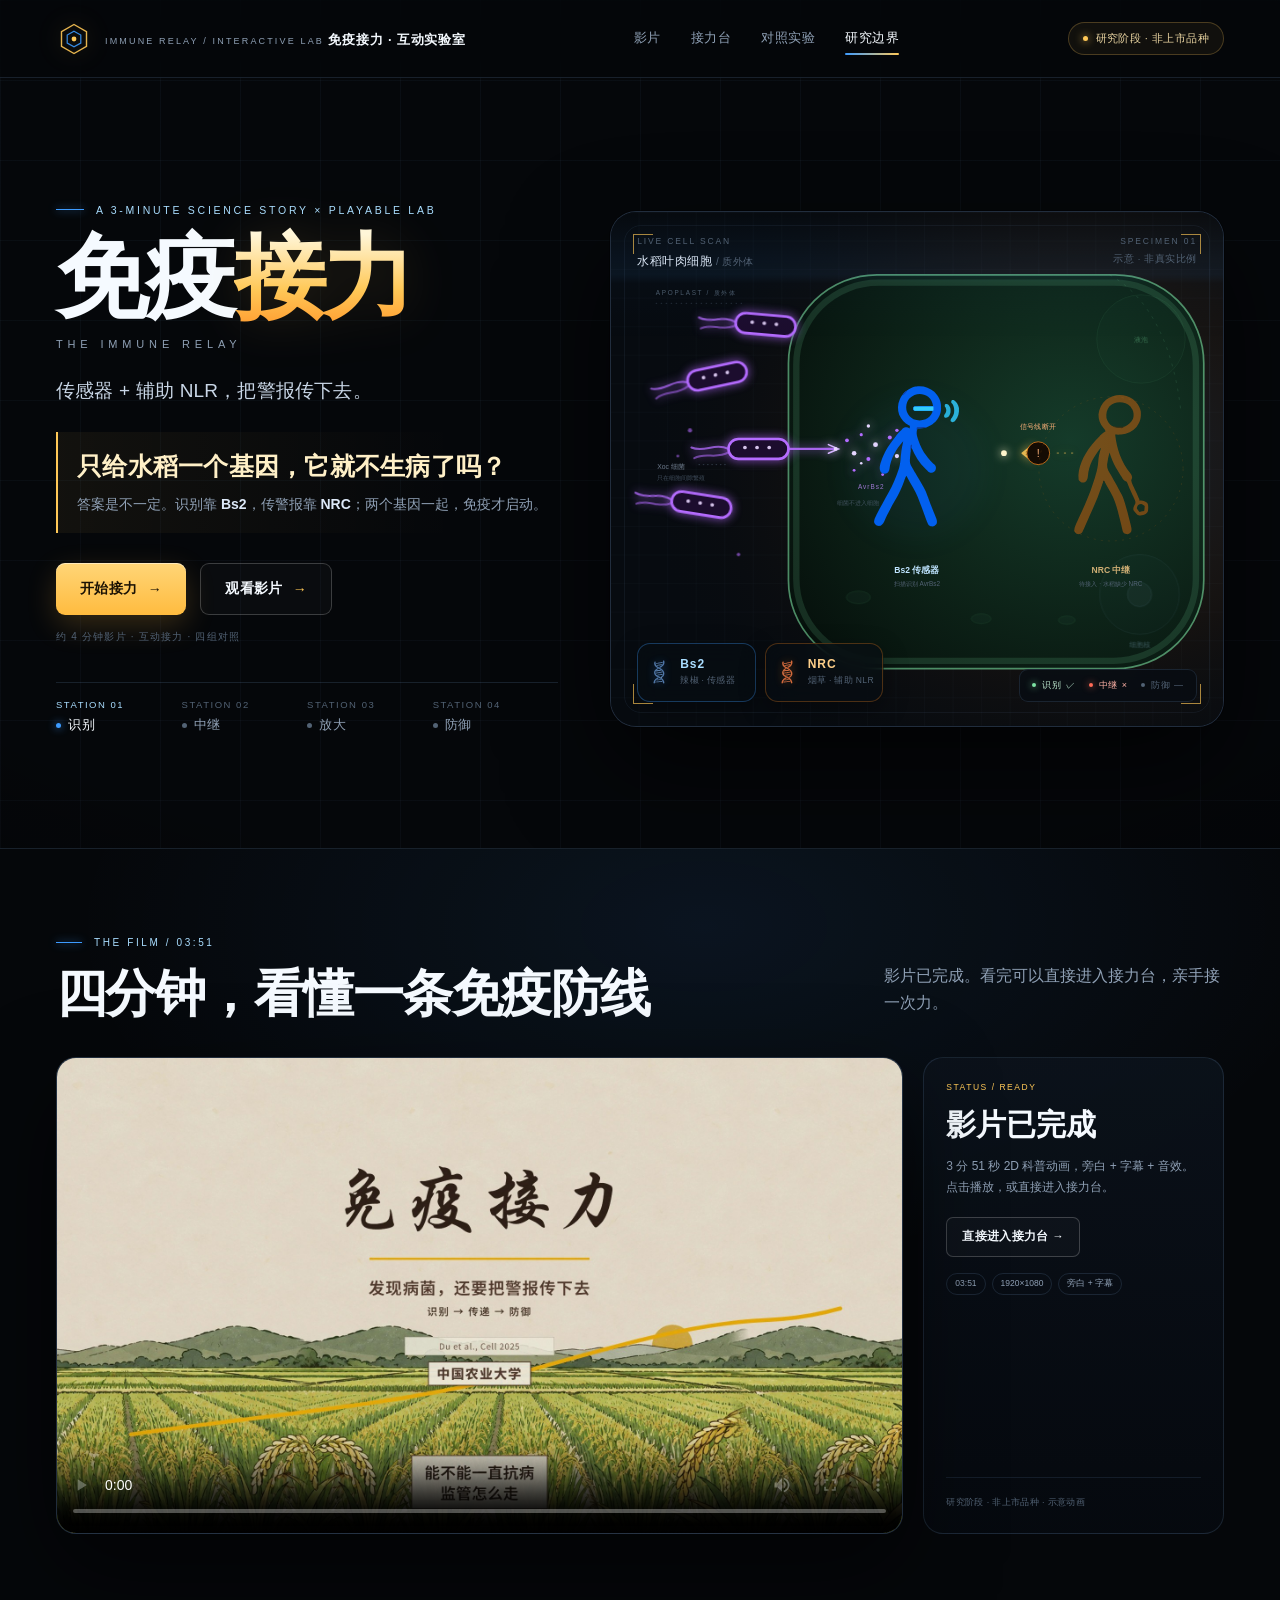
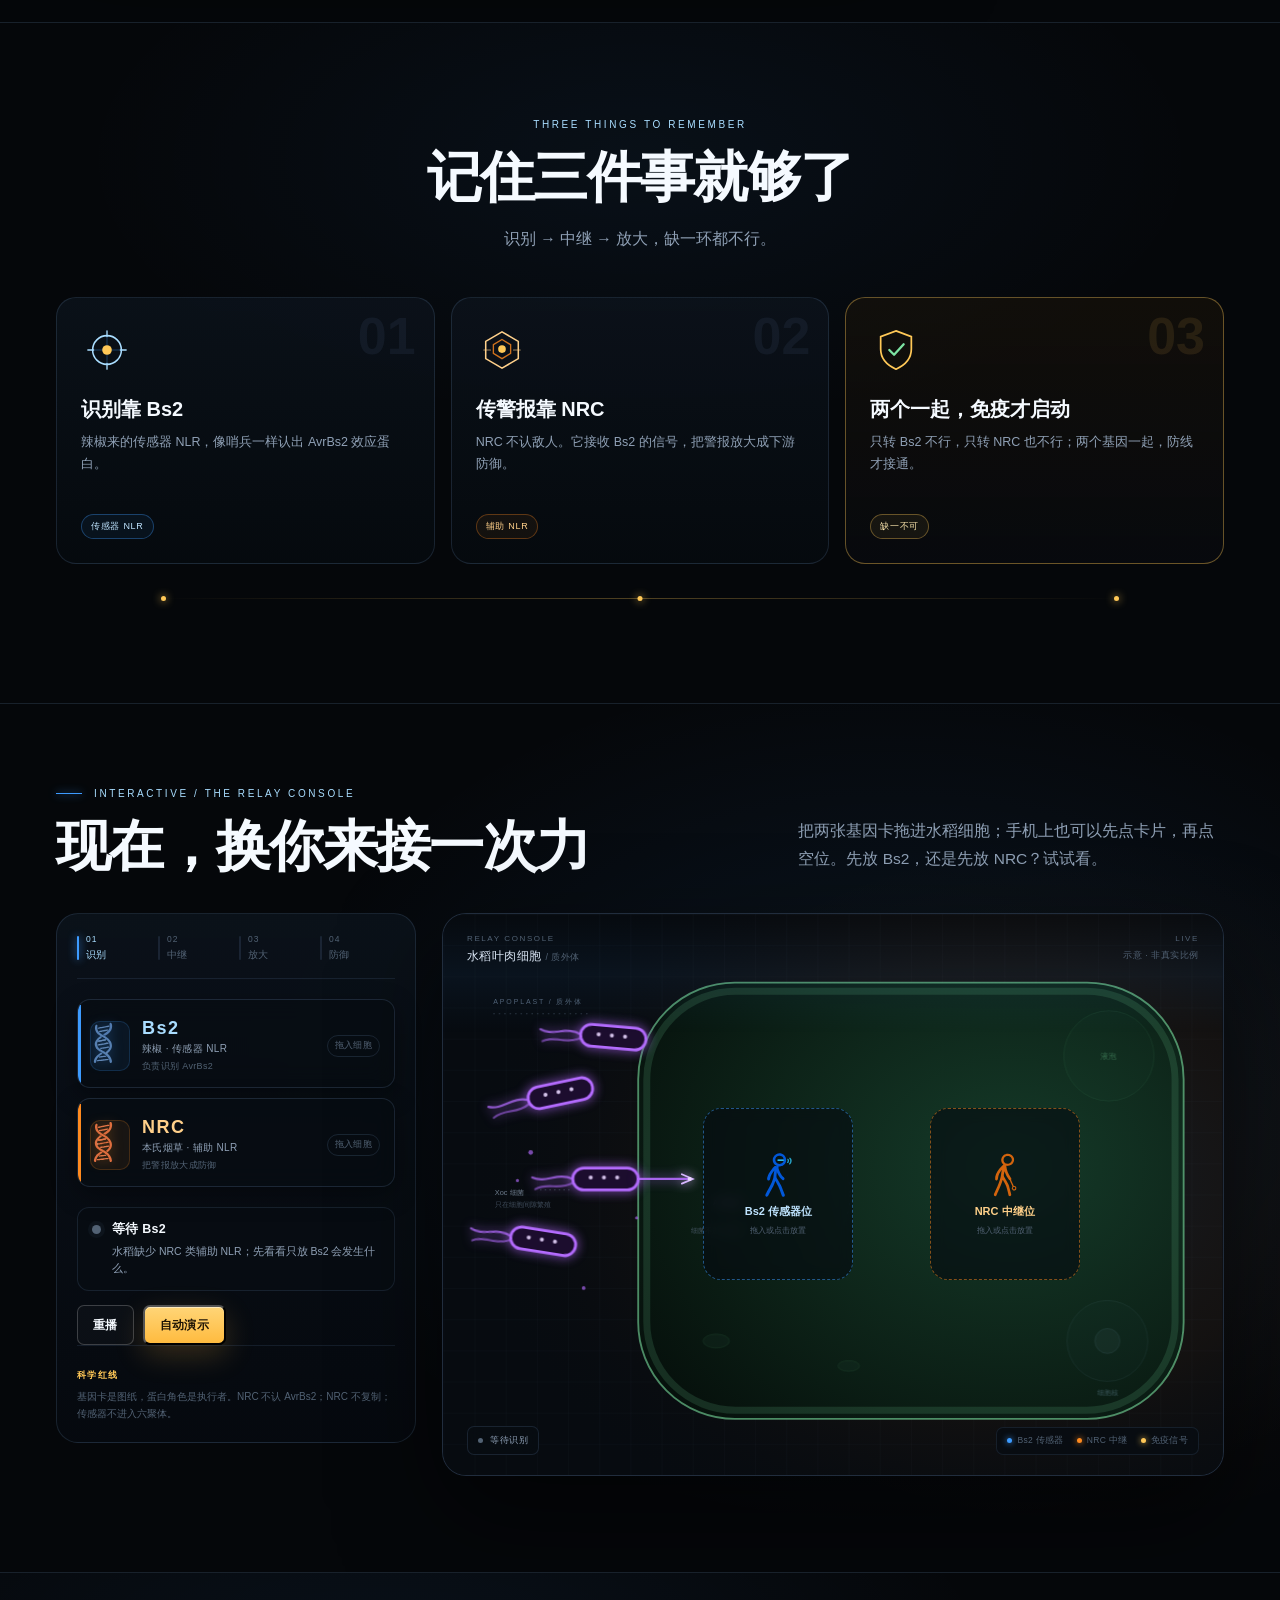
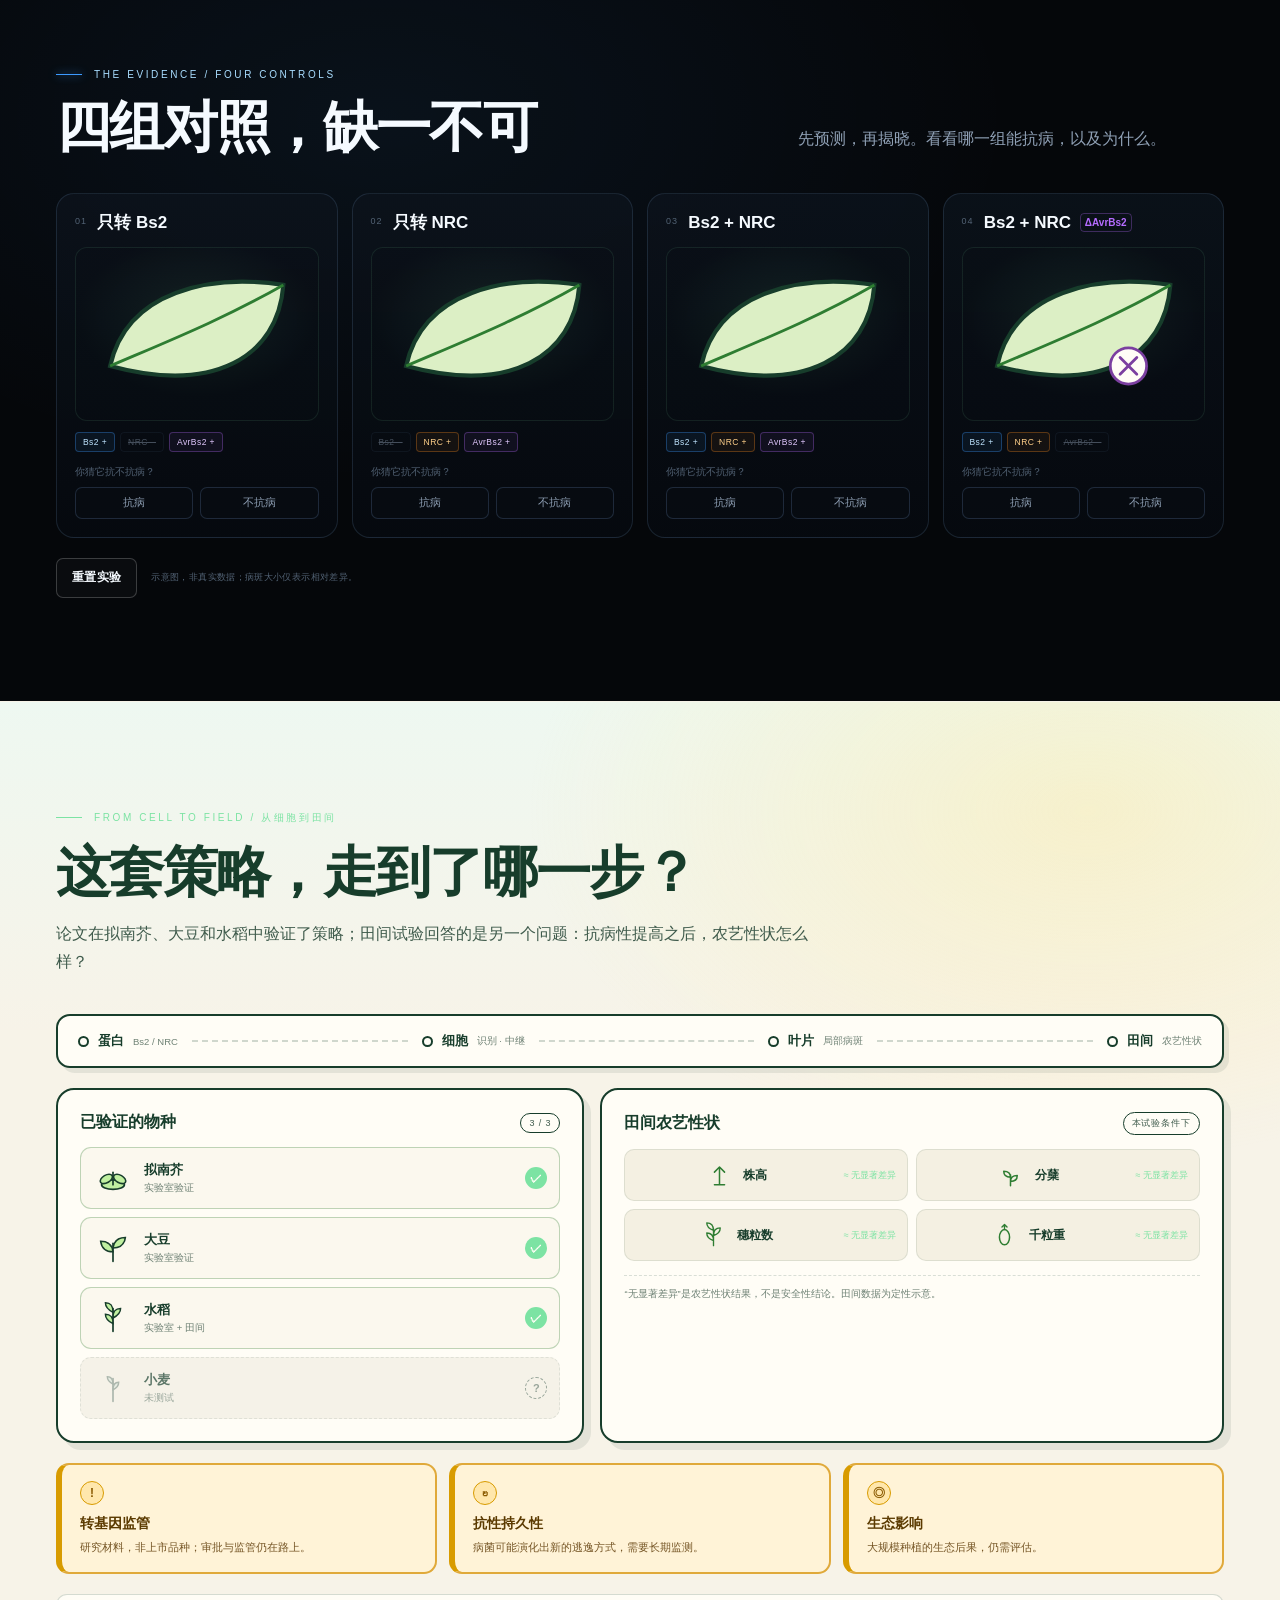
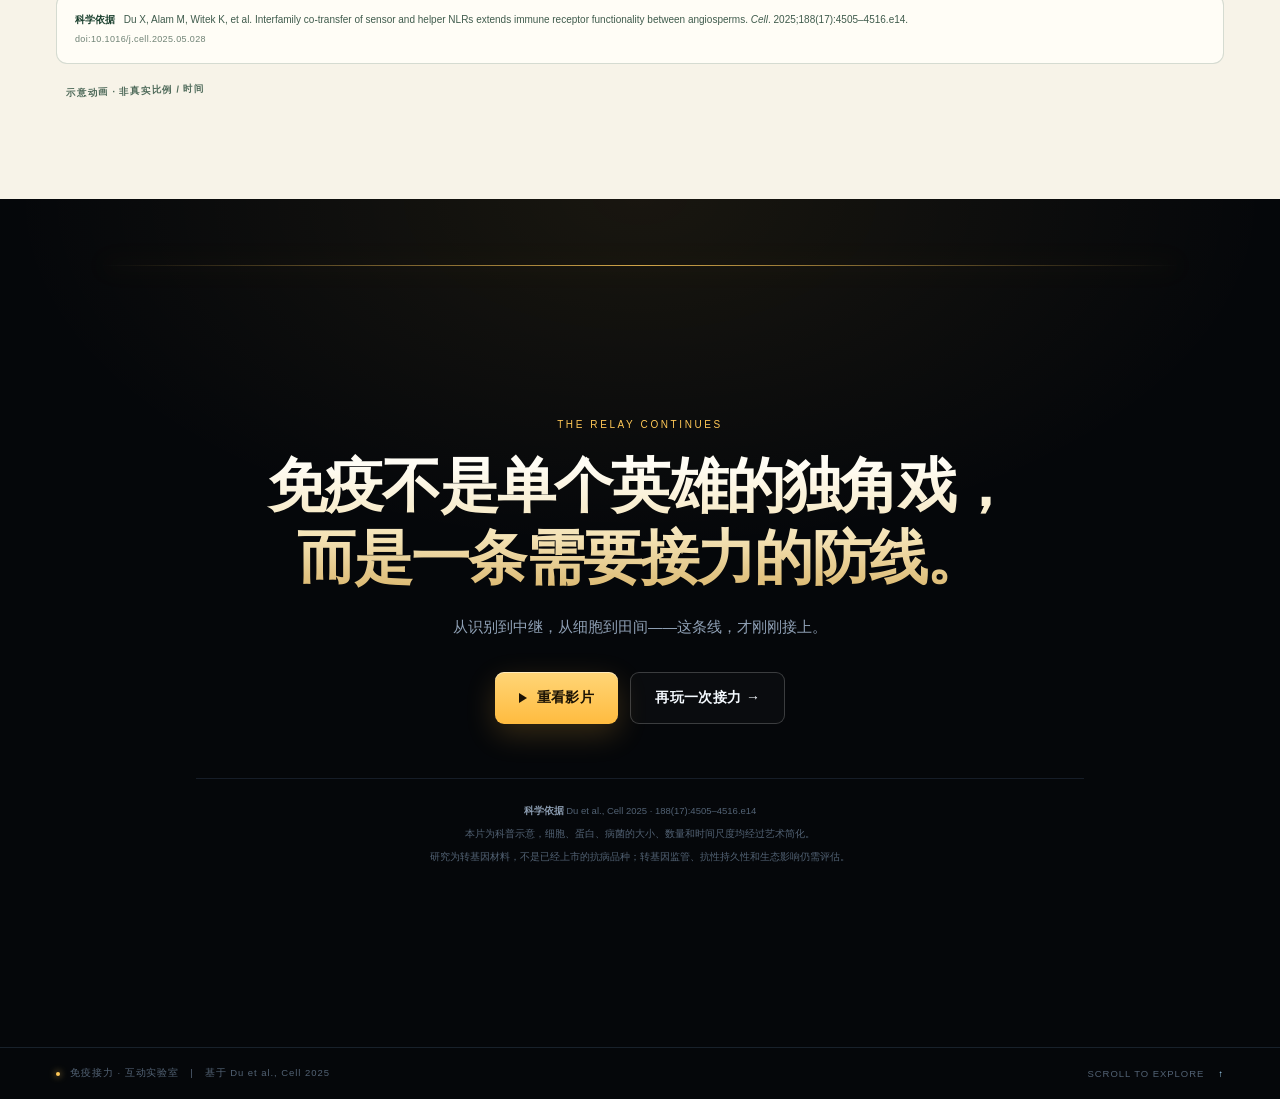
==== commit ecad0e76: "Update film to v2.19" ====
--- a/index.html
+++ b/index.html
@@ -588,7 +588,7 @@
     <div class="section-inner">
       <div class="section-heading split-heading">
         <div>
-          <div class="section-kicker">THE FILM / 03:55</div>
+          <div class="section-kicker">THE FILM / 03:51</div>
           <h2>四分钟，看懂一条免疫防线</h2>
         </div>
         <p>影片已完成。看完可以直接进入接力台，亲手接一次力。</p>
@@ -597,7 +597,7 @@
       <div class="film-entry">
         <div class="film-entry-poster">
           <video class="film-entry-video" controls playsinline preload="metadata" poster="assets/poster.jpg">
-            <source src="assets/immune-relay.mp4?v=2.13" type="video/mp4">
+            <source src="assets/immune-relay.mp4?v=2.19" type="video/mp4">
           </video>
           <div class="film-entry-corner tl"></div><div class="film-entry-corner tr"></div>
           <div class="film-entry-corner bl"></div><div class="film-entry-corner br"></div>
@@ -605,9 +605,9 @@
         <aside class="film-entry-side">
           <div class="film-entry-status">STATUS / READY</div>
           <h3>影片已完成</h3>
-          <p>3 分 55 秒 2D 科普动画，旁白 + 字幕 + 音效。点击播放，或直接进入接力台。</p>
+          <p>3 分 51 秒 2D 科普动画，旁白 + 字幕 + 音效。点击播放，或直接进入接力台。</p>
           <a class="btn btn-ghost btn-small" href="#lab">直接进入接力台 →</a>
-          <div class="film-entry-facts"><span>03:55</span><span>1920×1080</span><span>旁白 + 字幕</span></div>
+          <div class="film-entry-facts"><span>03:51</span><span>1920×1080</span><span>旁白 + 字幕</span></div>
           <div class="film-entry-fine">研究阶段 · 非上市品种 · 示意动画</div>
         </aside>
       </div>
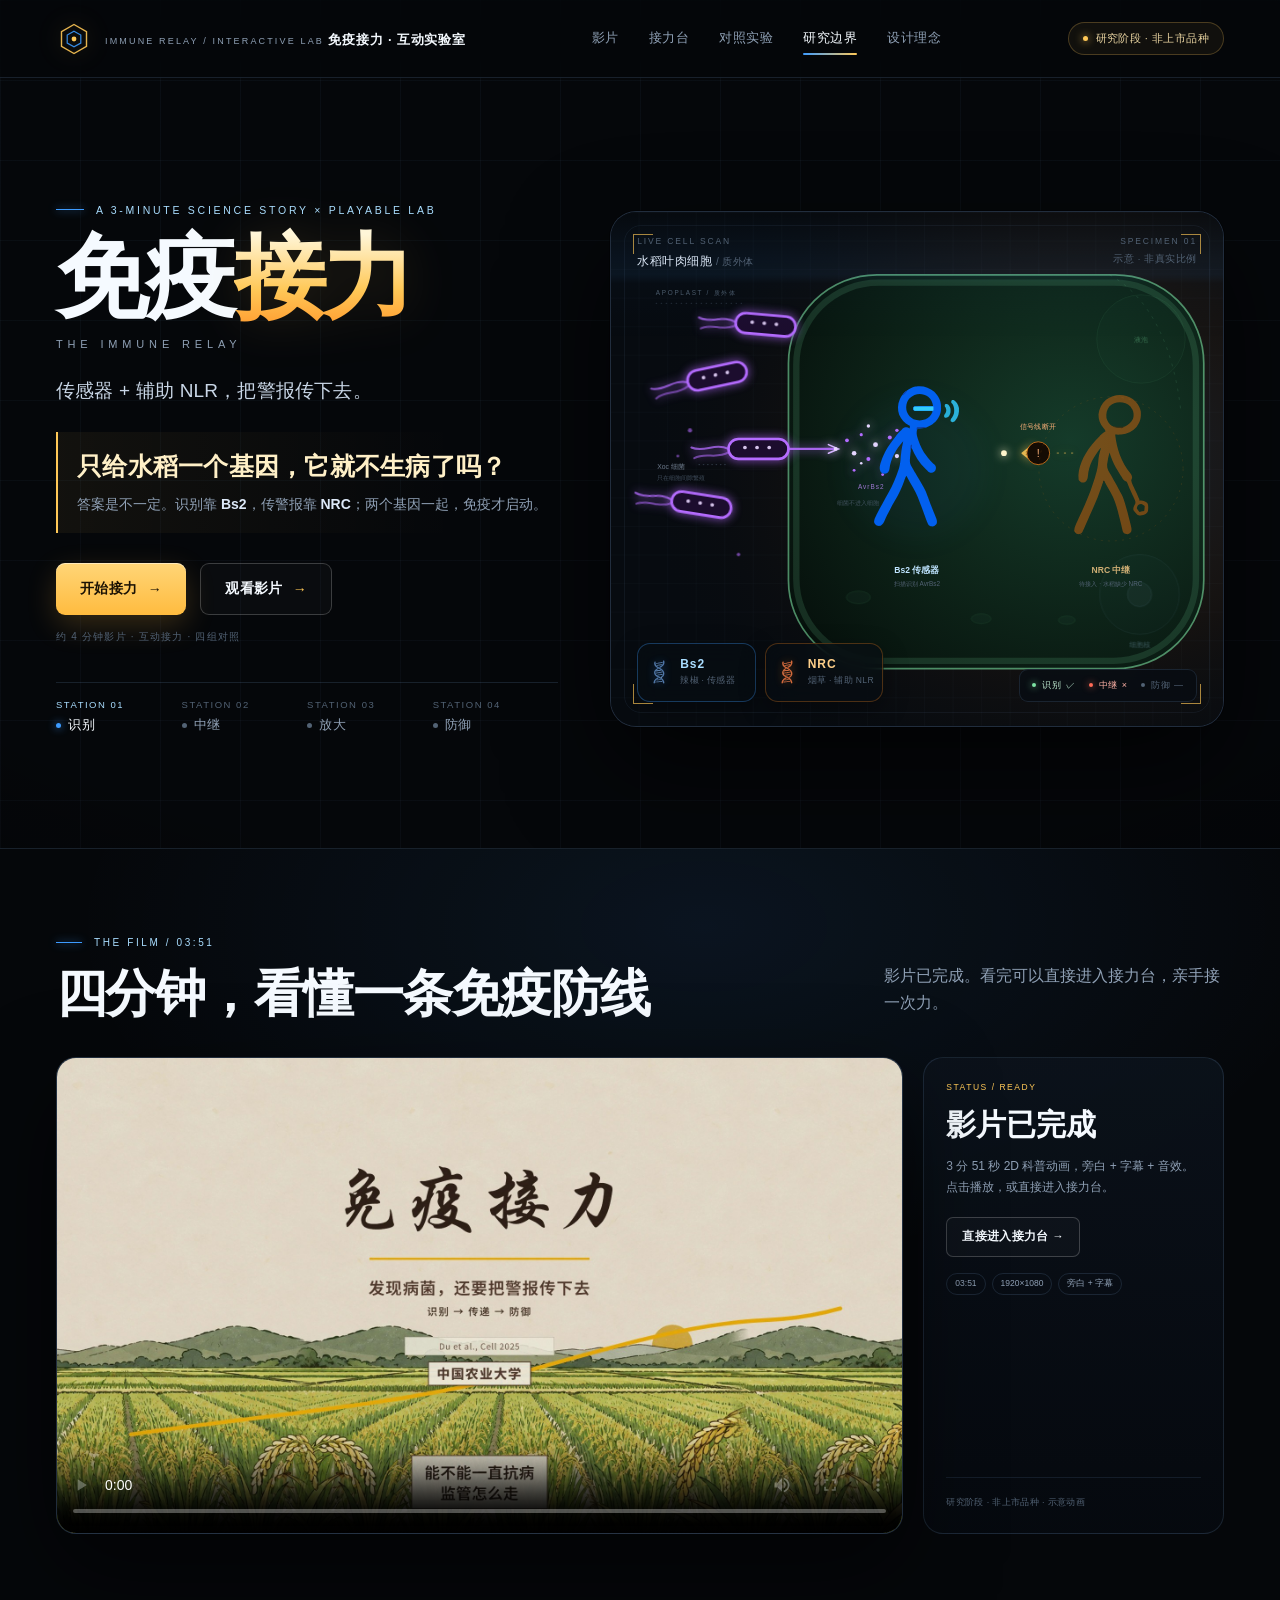
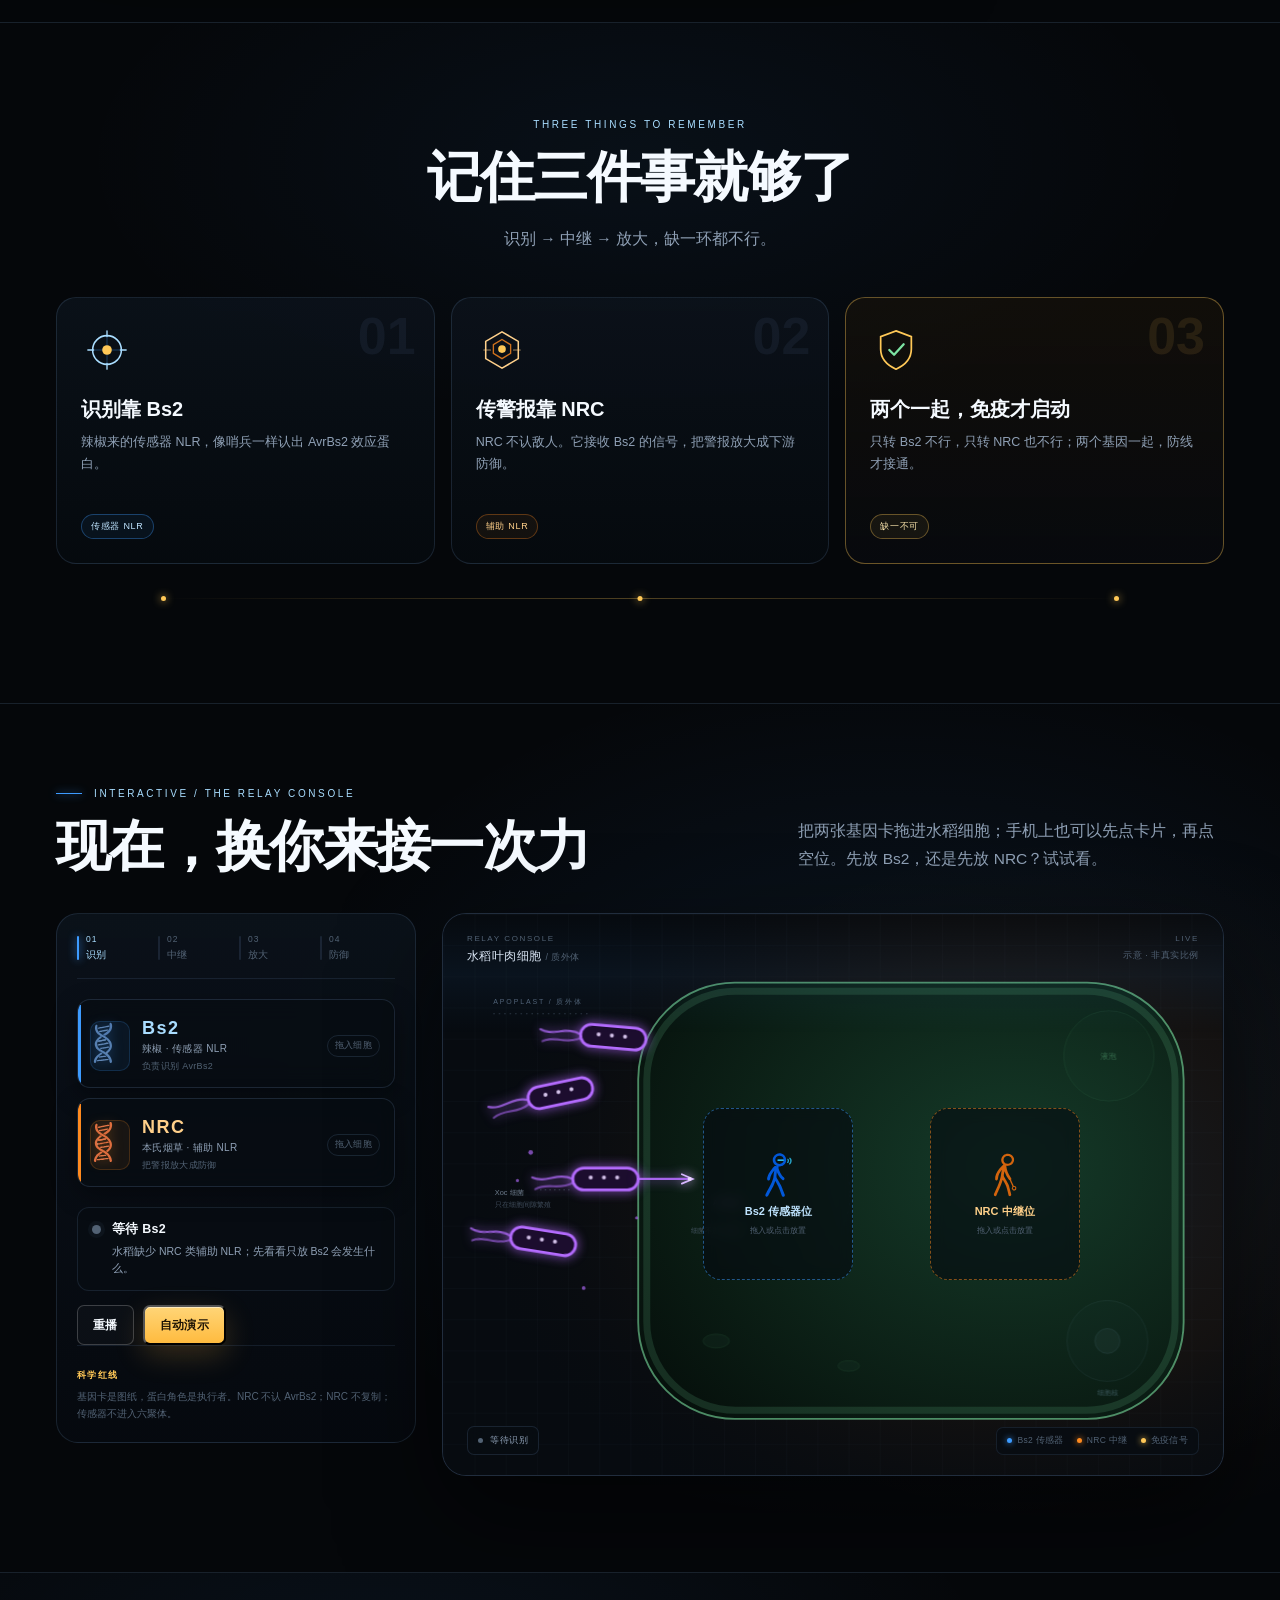
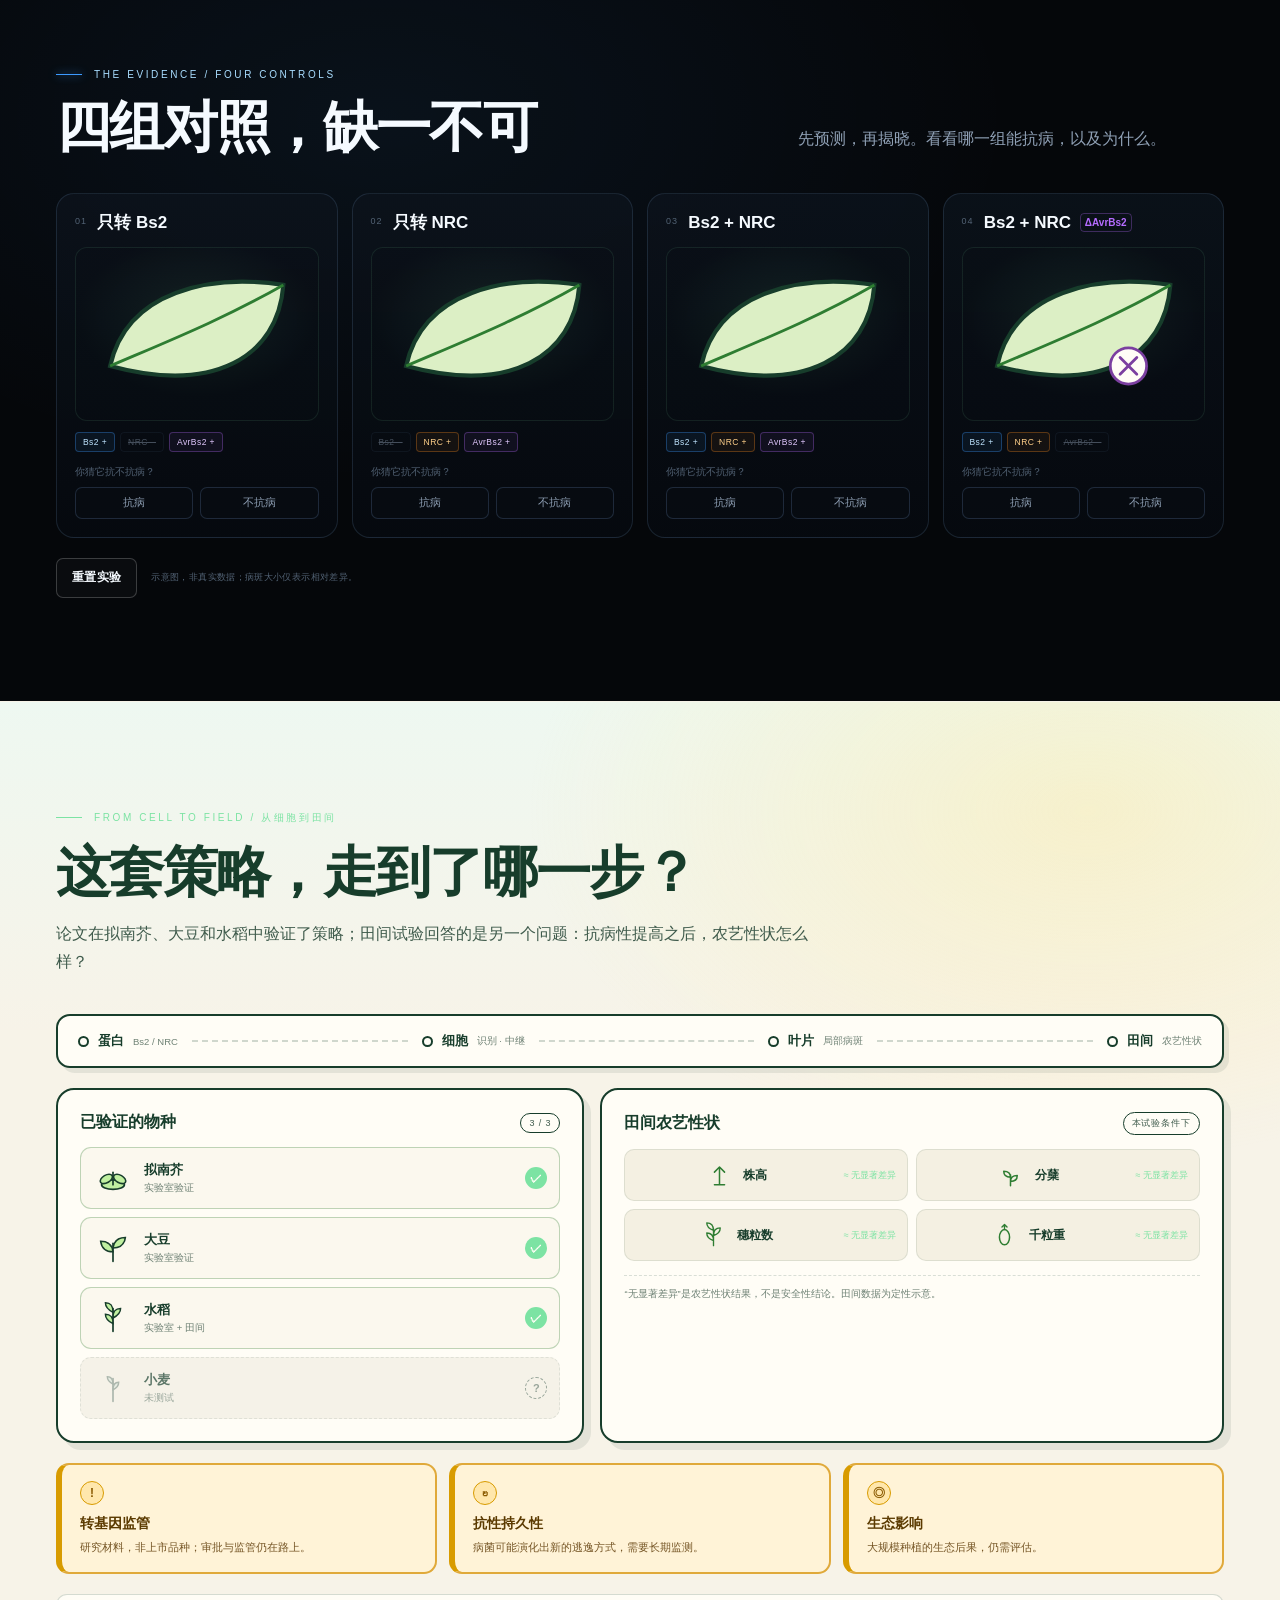
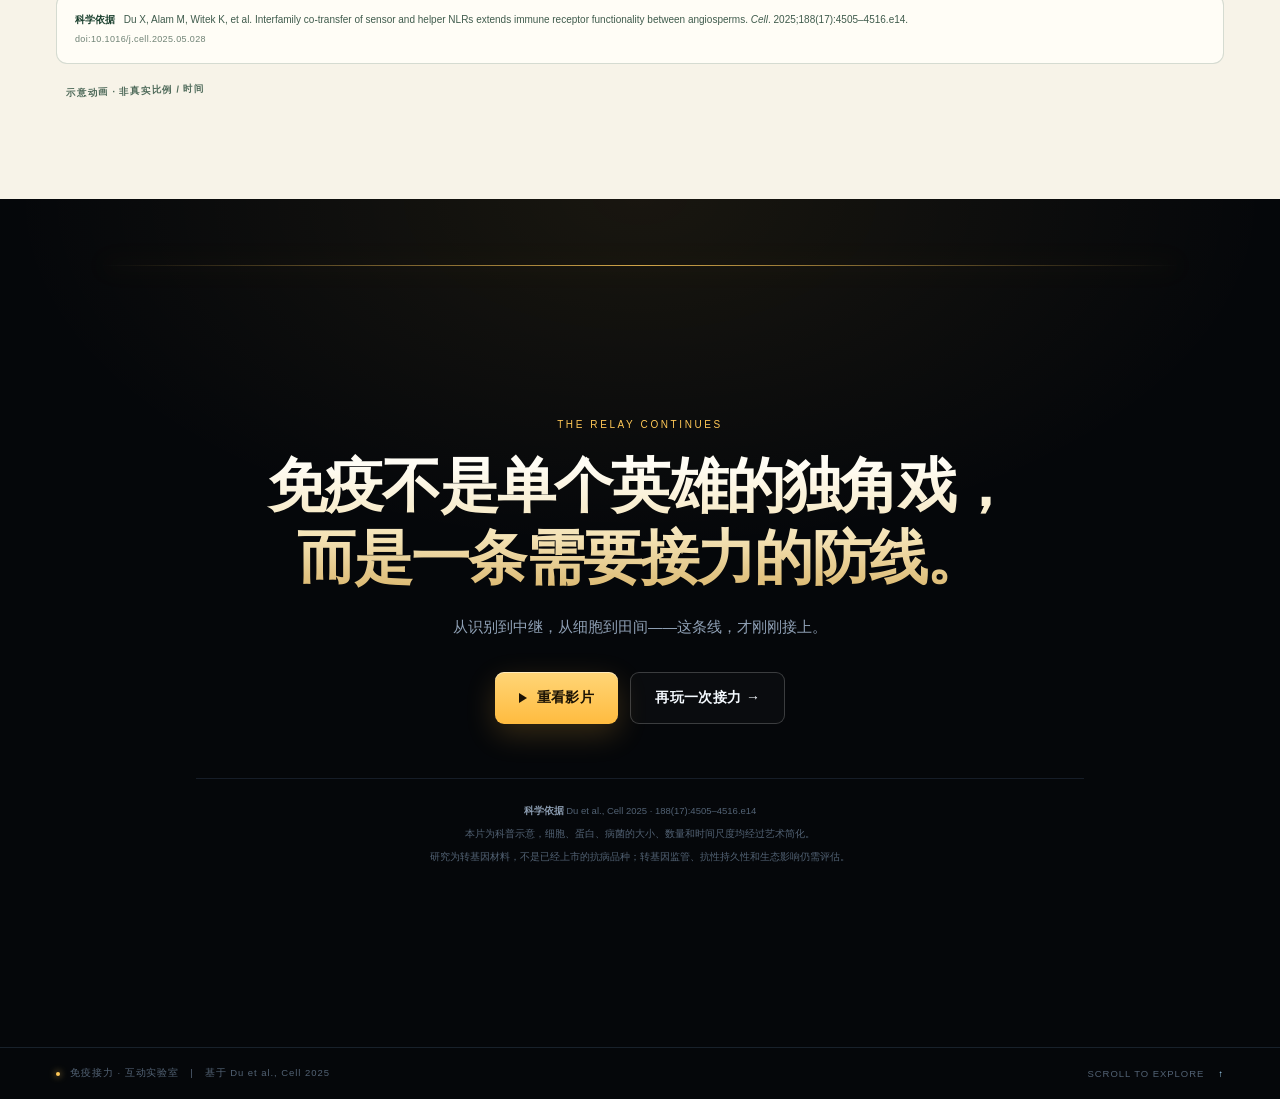
==== commit bc880fed: "Add design concept page" ====
--- a/index.html
+++ b/index.html
@@ -355,7 +355,8 @@
       <a href="#film" class="active" data-nav="film">影片</a>
       <a href="#lab" data-nav="lab">接力台</a>
       <a href="#experiments" data-nav="experiments">对照实验</a>
-      <a href="#field" data-nav="field">研究边界</a>
+      <a href="#field" data-nav="field">研究边界</a>
+      <a href="design.html">设计理念</a>
     </nav>
     <div class="stage-pill"><i></i>研究阶段 · 非上市品种</div>
   </header>
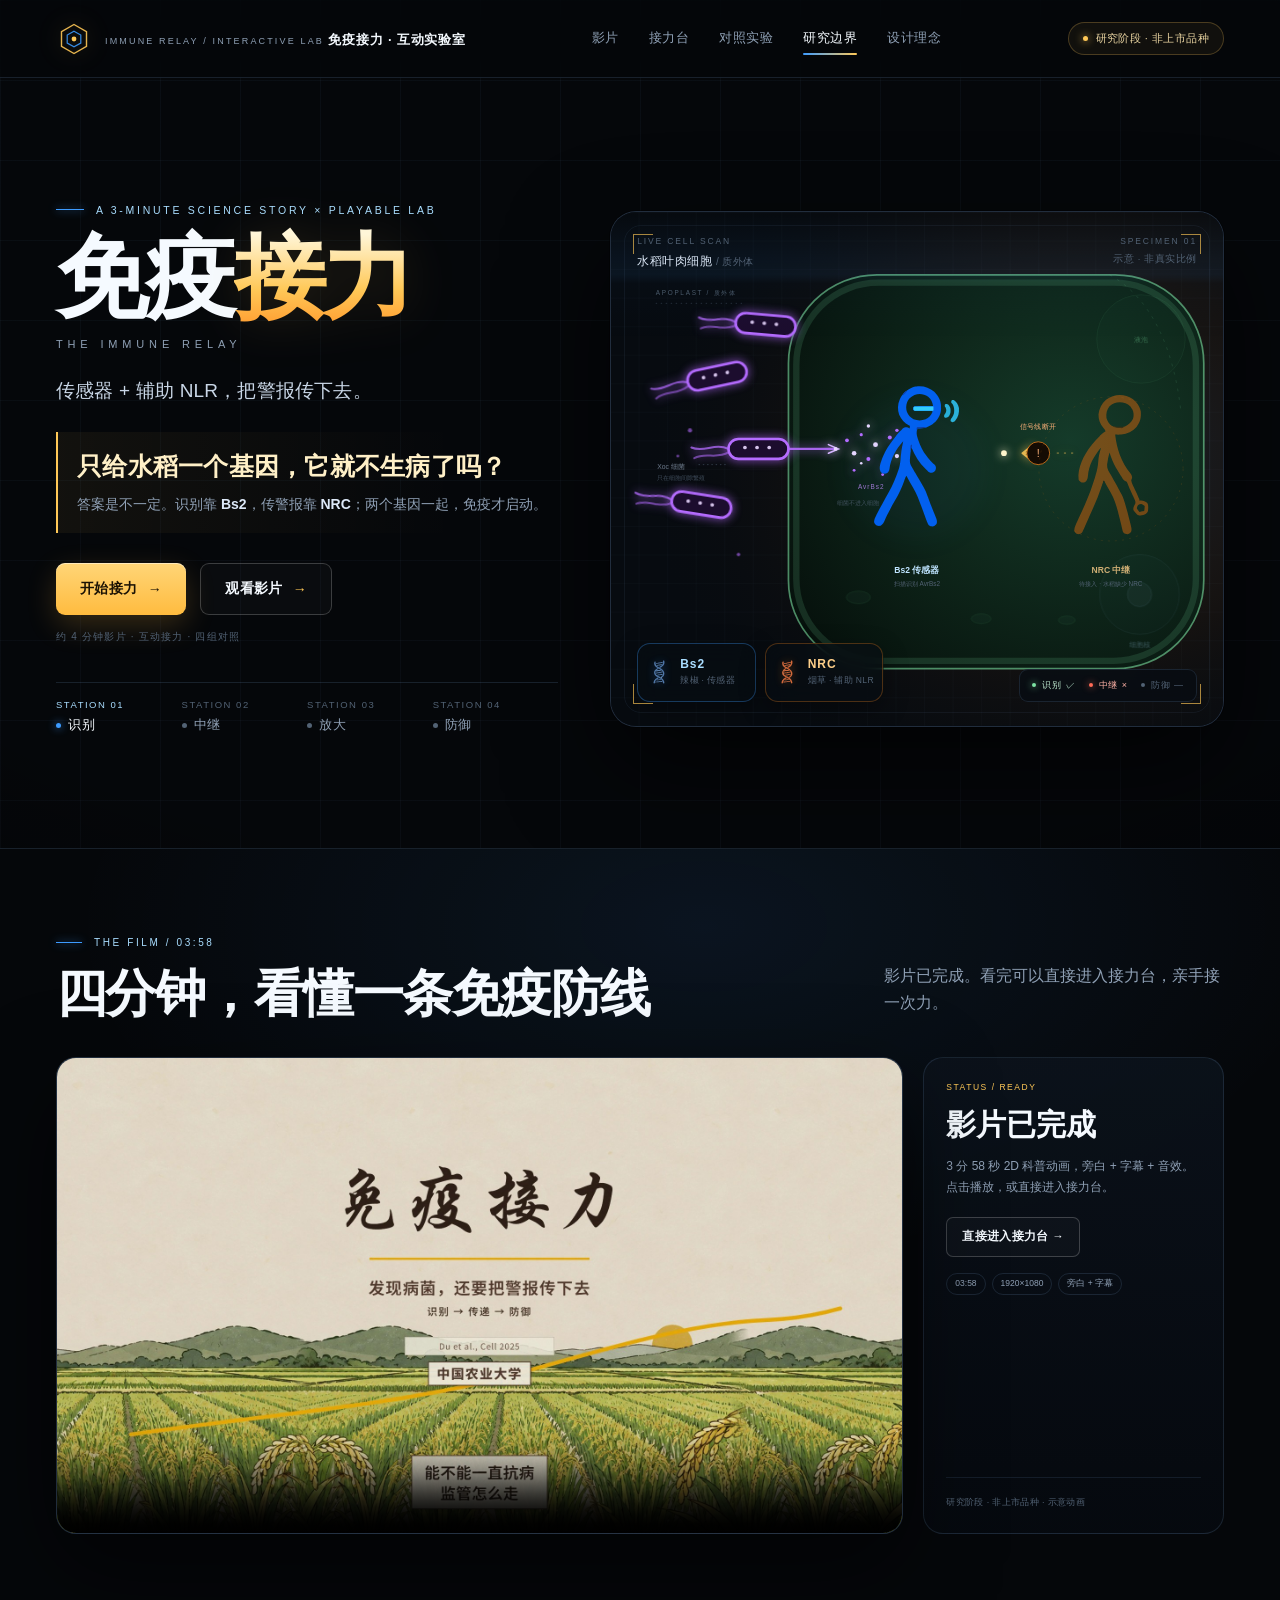
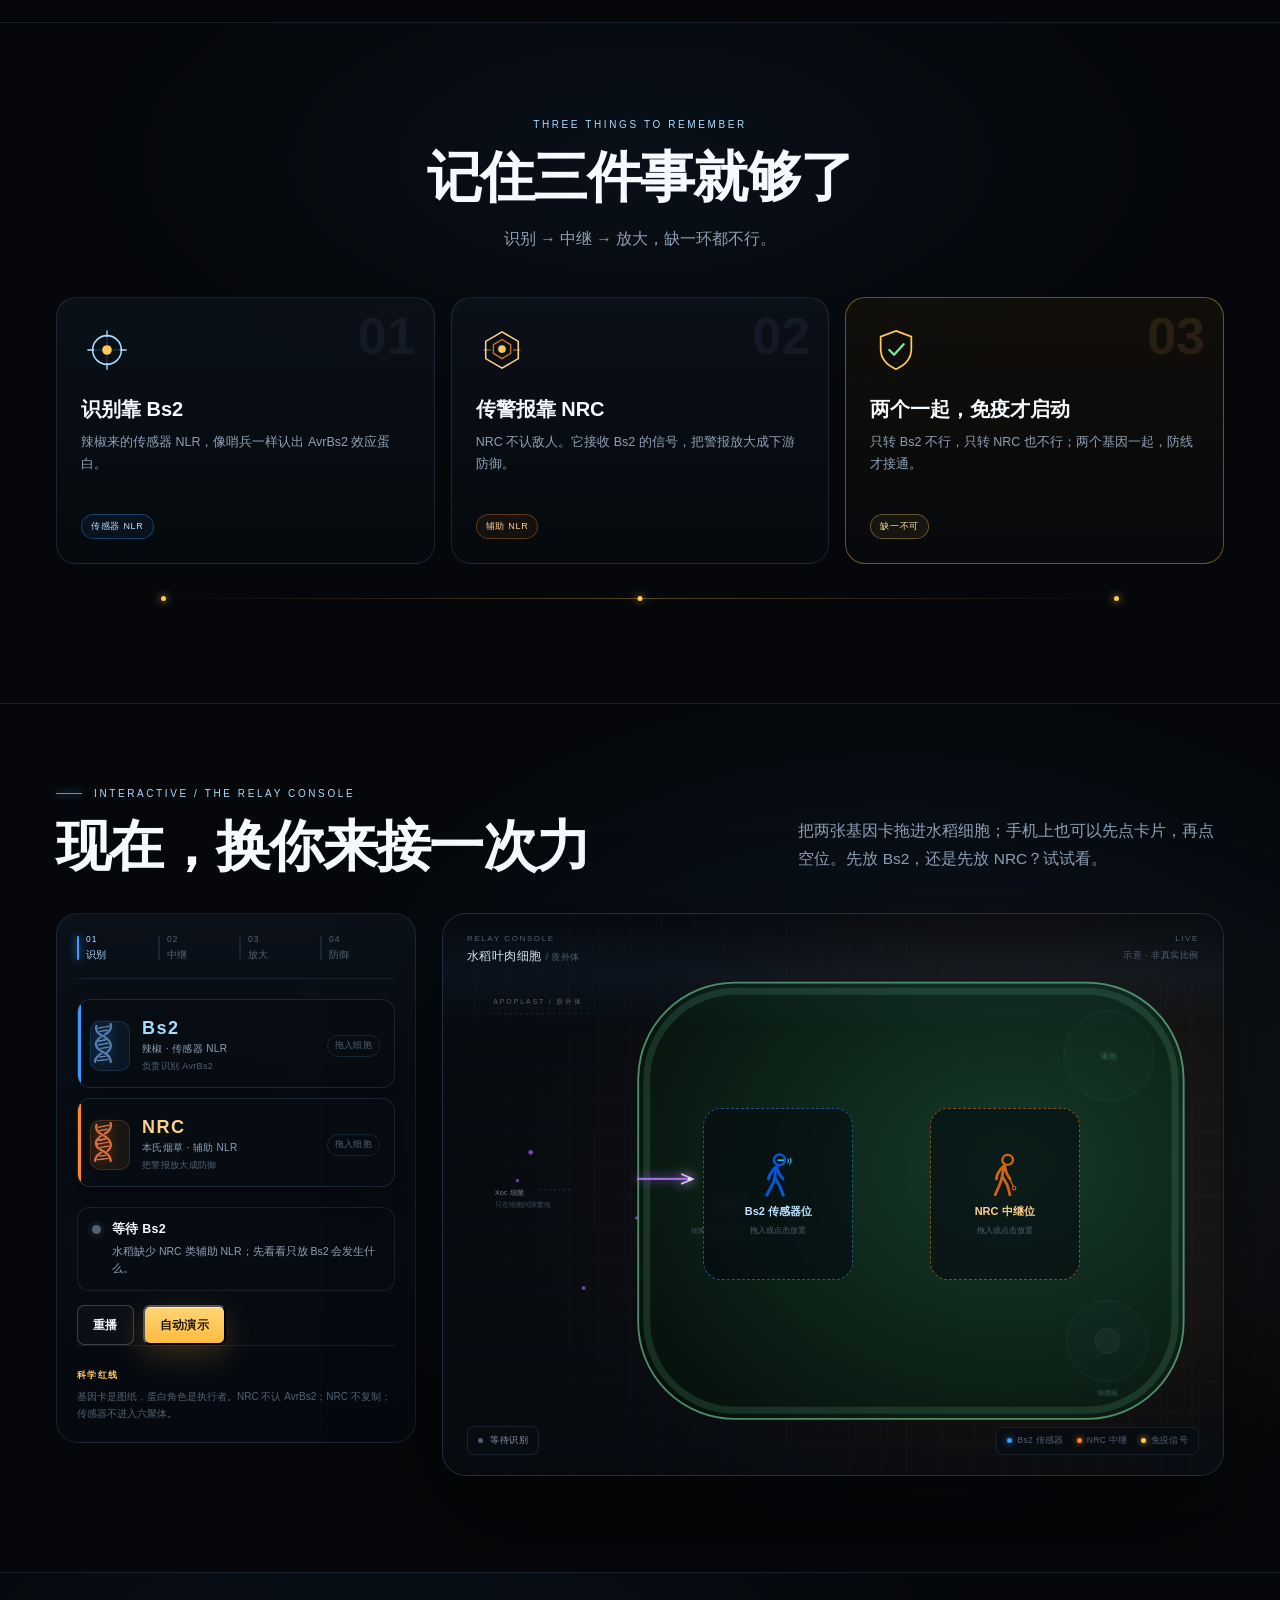
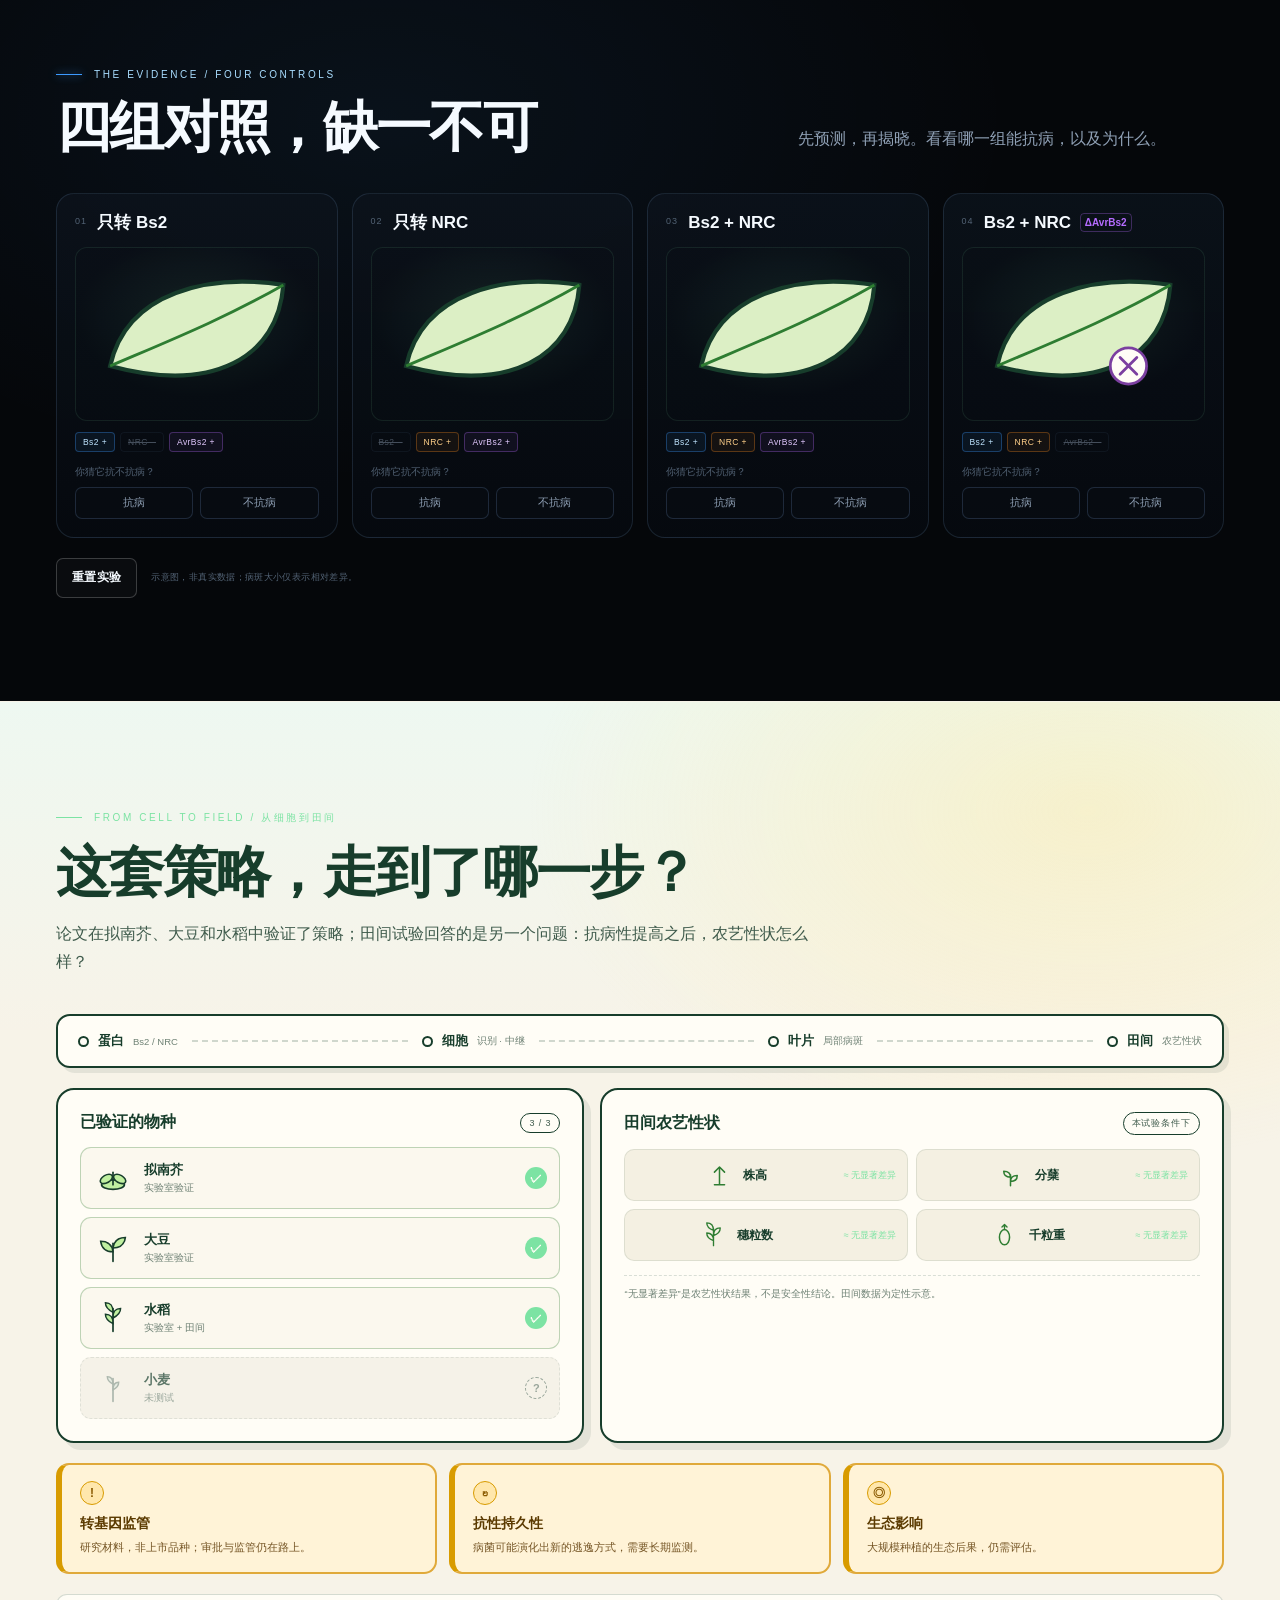
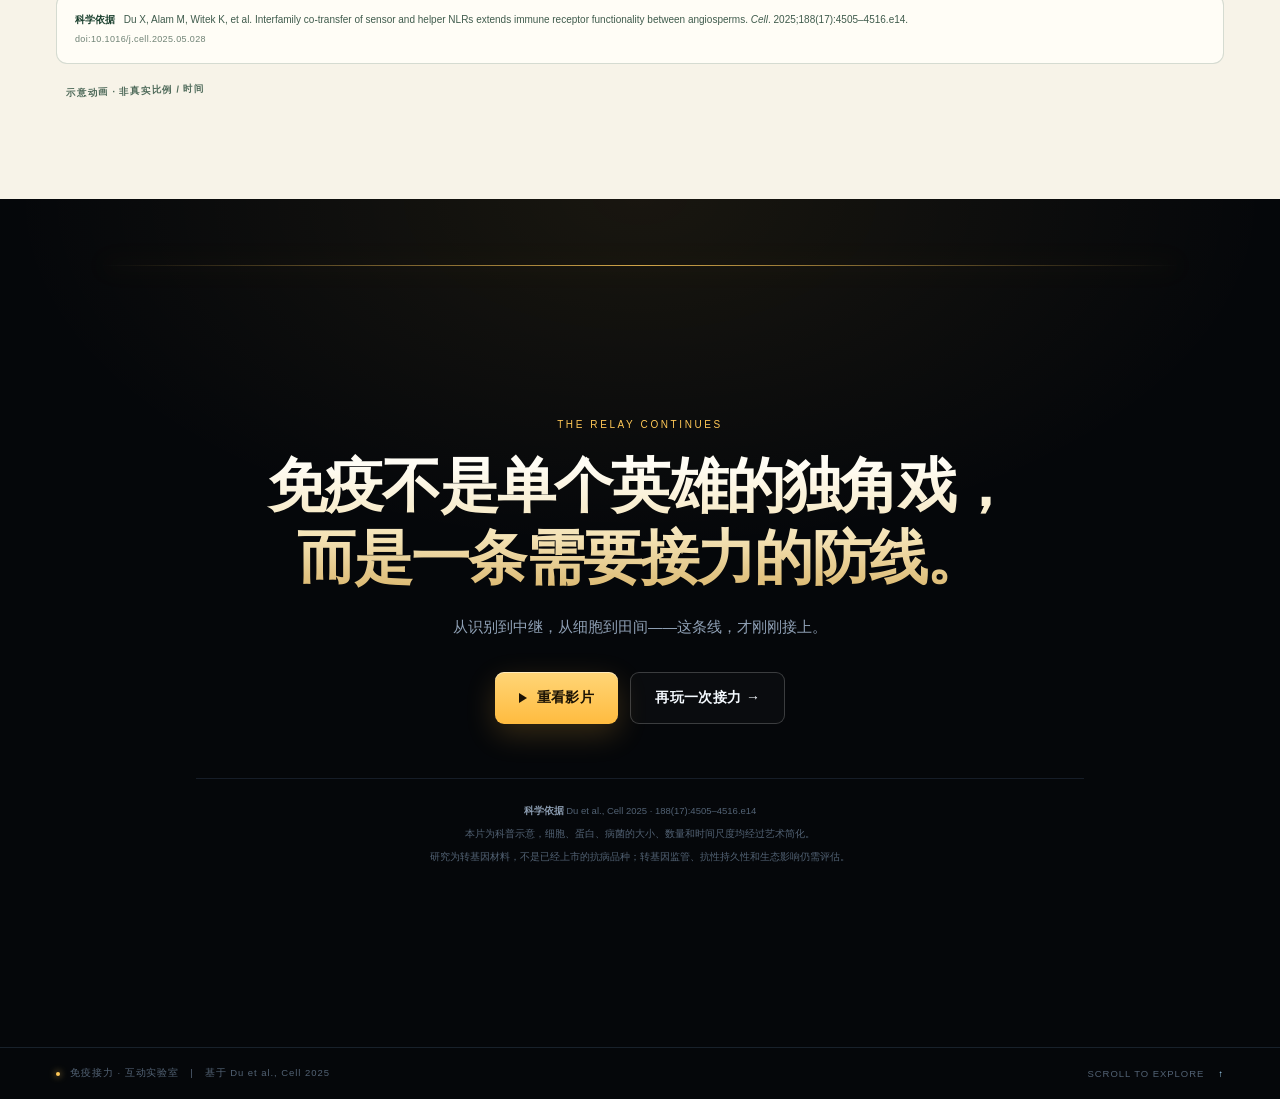
==== commit 73feaebb: "Update film to v2.30 Replace embedded film with web-optimized v2.30 (1920x1080, 43.2 MB, under GitHu" ====
--- a/index.html
+++ b/index.html
@@ -355,7 +355,7 @@
       <a href="#film" class="active" data-nav="film">影片</a>
       <a href="#lab" data-nav="lab">接力台</a>
       <a href="#experiments" data-nav="experiments">对照实验</a>
-      <a href="#field" data-nav="field">研究边界</a>
+      <a href="#field" data-nav="field">研究边界</a>
       <a href="design.html">设计理念</a>
     </nav>
     <div class="stage-pill"><i></i>研究阶段 · 非上市品种</div>
@@ -589,7 +589,7 @@
     <div class="section-inner">
       <div class="section-heading split-heading">
         <div>
-          <div class="section-kicker">THE FILM / 03:51</div>
+          <div class="section-kicker">THE FILM / 03:58</div>
           <h2>四分钟，看懂一条免疫防线</h2>
         </div>
         <p>影片已完成。看完可以直接进入接力台，亲手接一次力。</p>
@@ -598,7 +598,7 @@
       <div class="film-entry">
         <div class="film-entry-poster">
           <video class="film-entry-video" controls playsinline preload="metadata" poster="assets/poster.jpg">
-            <source src="assets/immune-relay.mp4?v=2.19" type="video/mp4">
+            <source src="assets/immune-relay.mp4?v=2.30" type="video/mp4">
           </video>
           <div class="film-entry-corner tl"></div><div class="film-entry-corner tr"></div>
           <div class="film-entry-corner bl"></div><div class="film-entry-corner br"></div>
@@ -606,9 +606,9 @@
         <aside class="film-entry-side">
           <div class="film-entry-status">STATUS / READY</div>
           <h3>影片已完成</h3>
-          <p>3 分 51 秒 2D 科普动画，旁白 + 字幕 + 音效。点击播放，或直接进入接力台。</p>
+          <p>3 分 58 秒 2D 科普动画，旁白 + 字幕 + 音效。点击播放，或直接进入接力台。</p>
           <a class="btn btn-ghost btn-small" href="#lab">直接进入接力台 →</a>
-          <div class="film-entry-facts"><span>03:51</span><span>1920×1080</span><span>旁白 + 字幕</span></div>
+          <div class="film-entry-facts"><span>03:58</span><span>1920×1080</span><span>旁白 + 字幕</span></div>
           <div class="film-entry-fine">研究阶段 · 非上市品种 · 示意动画</div>
         </aside>
       </div>
